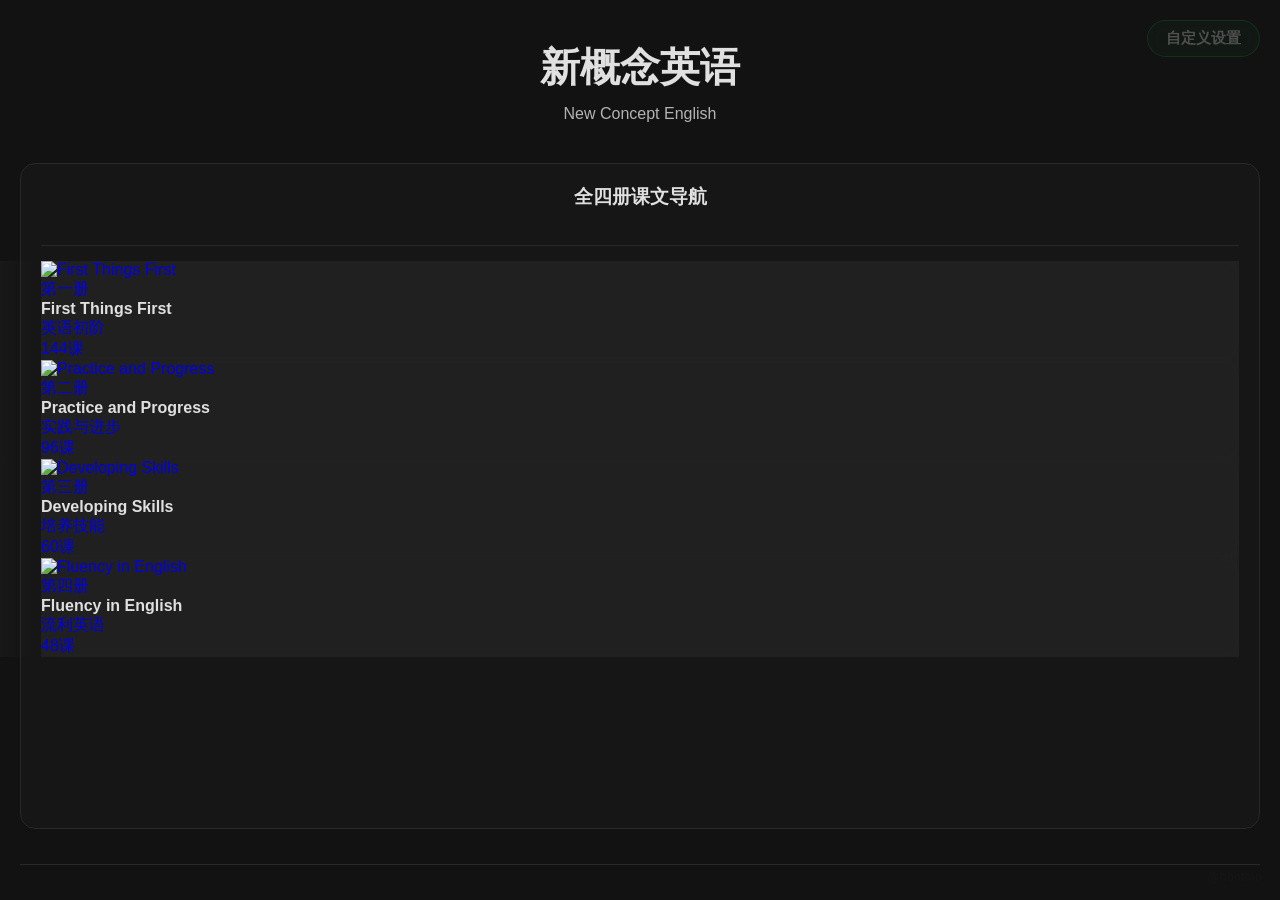
==== index.html @ 7d595970 "chore: 移除支付宝红包入口与浮层 - 删除 index.html / lesson.html / book.html 中的红包按钮 - 删除 static/utils.js 中的红包弹窗逻辑与初" ====
<!DOCTYPE html>
<html lang="zh-CN">
<head>
    <meta charset="UTF-8">
    <meta name="viewport" content="width=device-width, initial-scale=1.0">
    <meta name="description" content="新概念英语免费在线点读平台，涵盖全部四册课文音频，支持逐句点读与A-B循环、听力播放、听写训练、播放历史和自定义课程管理，助力系统化英语学习。">
    <meta name="keywords" content="新概念英语,在线点读,英语听力,英语学习,NCE">
    <link rel="canonical" href="https://nce.hoothin.com/">
    <meta property="og:locale" content="zh_CN">
    <meta property="og:site_name" content="《新概念英语》在线点读">
    <meta property="og:type" content="website">
    <meta property="og:title" content="《新概念英语》在线点读">
    <meta property="og:description" content="新概念英语免费在线点读平台，涵盖全部四册课文音频，支持逐句点读与A-B循环、听力播放、听写训练、播放历史和自定义课程管理，助力系统化英语学习。">
    <meta property="og:url" content="https://nce.hoothin.com/">
    <meta property="og:image" content="https://nce.hoothin.com/static/ogimage.jpg">
    <meta property="og:image:type" content="image/jpeg">
    <meta property="og:image:alt" content="新概念英语在线点读学习界面">
    <meta name="twitter:card" content="summary_large_image">
    <meta name="twitter:title" content="《新概念英语》在线点读">
    <meta name="twitter:description" content="新概念英语免费在线点读平台，涵盖全部四册课文音频，支持逐句点读与A-B循环、听力播放、听写训练、播放历史和自定义课程管理，助力系统化英语学习。">
    <meta name="twitter:image" content="https://nce.hoothin.com/static/ogimage.jpg">
    <title>《新概念英语》在线点读</title>
    <link rel="stylesheet" href="static/base.css">
    <link rel="stylesheet" href="static/index.css">
    <link rel="manifest" href="static/manifest.json">
    <script async src="https://pagead2.googlesyndication.com/pagead/js/adsbygoogle.js?client=ca-pub-3321669220169470" crossorigin="anonymous"></script>
    <script async src="https://www.googletagmanager.com/gtag/js?id=G-5282BCFM9W"></script>
    <script>window.dataLayer=window.dataLayer||[];function gtag(){dataLayer.push(arguments)}gtag('js',new Date());gtag('config','G-5282BCFM9W');</script>
    <script type="application/ld+json">
    {"@context":"https://schema.org","@type":"WebApplication","name":"《新概念英语》在线点读","url":"https://nce.hoothin.com/","description":"新概念英语免费在线点读平台，涵盖全部四册课文音频，支持逐句点读与A-B循环、听力播放、听写训练、播放历史和自定义课程管理，助力系统化英语学习。","inLanguage":"zh-CN","applicationCategory":"EducationalApplication","operatingSystem":"Web","image":"https://nce.hoothin.com/static/ogimage.jpg","publisher":{"@type":"Person","name":"hoothin"}}
    </script>
</head>
<body>
<canvas id="particle-canvas"></canvas>
<div class="container">
    <div class="header index-header">
        <div class="header-text">
            <h1>新概念英语</h1>
            <p>New Concept English</p>
        </div>
        <button type="button" id="custom-settings-btn" class="settings-btn">自定义设置</button>
    </div>
</div>
<div class="book-container history-section" id="history-container" style="display: none;">
    <div class="history-header">
        <div class="history-title-group">
            <span class="history-icon">
                <span></span>
                <span></span>
                <span></span>
            </span>
            <div>
                <h3>最近播放</h3>
                <p class="history-subtitle">继续上次停留的课程</p>
            </div>
        </div>
        <button id="expand-history-btn" class="history-toggle-btn">展开</button>
    </div>
    <hr class="history-divider">
    <a id="history-preview" class="history-preview" href="#"></a>
    <div id="history-list"></div>
</div>
<style>
    #particle-canvas {
        position: fixed;
        top: 0;
        left: 0;
        width: 100%;
        height: 100%;
        z-index: -1;
        opacity: 0.5;
        background-color: var(--bg-color);
    }

    /* 半透明容器和卡片 */
    .book-container {
        background-color: rgba(24, 24, 24, 0.75) !important;
        backdrop-filter: blur(10px);
        -webkit-backdrop-filter: blur(10px);
    }

    .book-card {
        background-color: rgba(40, 40, 40, 0.6) !important;
        backdrop-filter: blur(8px);
        -webkit-backdrop-filter: blur(8px);
    }

    .book-card:hover {
        background-color: rgba(51, 51, 51, 0.8) !important;
    }

    .book-card::before {
        content: '';
        position: absolute;
        top: 0;
        left: -100%;
        z-index: 1;
        width: 100%;
        height: 100%;
        background: linear-gradient(90deg, transparent, rgba(255, 255, 255, 0.4), transparent);
    }

    .book-card:hover::before {
        left: 100%;
        transition: left 0.5s;
    }

    .history-section {
        background-color: rgba(24, 24, 24, 0.75) !important;
        backdrop-filter: blur(10px);
        -webkit-backdrop-filter: blur(10px);
    }

    .history-card {
        background: rgba(33, 33, 33, 0.7) !important;
        backdrop-filter: blur(8px);
        -webkit-backdrop-filter: blur(8px);
    }

    .settings-modal {
        backdrop-filter: blur(5px);
        -webkit-backdrop-filter: blur(5px);
    }

    .settings-modal__content {
        background: rgba(24, 24, 24, 0.85) !important;
        backdrop-filter: blur(15px);
        -webkit-backdrop-filter: blur(15px);
    }

    /* 低性能模式：禁用backdrop-filter */
    body.low-performance .book-container,
    body.low-performance .book-card,
    body.low-performance .history-section,
    body.low-performance .history-card,
    body.low-performance .housetime-promo,
    body.low-performance .settings-modal,
    body.low-performance .settings-modal__content,
    body.low-performance .index-header .settings-btn,
    body.low-performance .history-preview,
    body.low-performance .history-toggle-btn,
    body.low-performance .settings-actions button,
    body.low-performance #custom-data-input {
        backdrop-filter: none !important;
        -webkit-backdrop-filter: none !important;
    }

    /* 低性能模式下使用更深的背景色补偿 */
    body.low-performance .book-container,
    body.low-performance .history-section {
        background-color: rgba(24, 24, 24, 0.92) !important;
    }

    body.low-performance .housetime-promo {
        background-color: rgba(24, 24, 24, 0.92) !important;
    }

    body.low-performance .book-card,
    body.low-performance .history-card {
        background-color: rgba(40, 40, 40, 0.85) !important;
    }

    body.low-performance .settings-modal__content {
        background: rgba(24, 24, 24, 0.95) !important;
    }

    .index-header {
        position: relative;
    }
    .index-header .settings-btn {
        position: absolute;
        top: 20px;
        right: 20px;
        border-radius: 999px;
        border: 1px solid rgba(29, 185, 84, 0.55);
        background: rgba(29, 185, 84, 0.15);
        backdrop-filter: blur(8px);
        -webkit-backdrop-filter: blur(8px);
        color: var(--text-color);
        padding: 8px 18px;
        font-size: 0.92em;
        font-weight: 600;
        cursor: pointer;
        transition: all 0.2s ease;
        opacity: 0.3;
    }
    .index-header .settings-btn:hover {
        background: rgba(29, 185, 84, 0.35);
        backdrop-filter: blur(10px);
        -webkit-backdrop-filter: blur(10px);
        transform: translateY(-2px);
        box-shadow: 0 10px 24px rgba(29, 185, 84, 0.25);
        opacity: 1;
    }
    .index-header .settings-btn:focus {
        outline: 2px solid rgba(29, 185, 84, 0.6);
        outline-offset: 2px;
    }
    @media (max-width: 600px) {
        .index-header .settings-btn {
            top: 16px;
            right: 16px;
            padding: 6px 14px;
        }
    }
    .history-section {
        position: relative;
        overflow: hidden;
        flex: 0 0 auto;
        margin-bottom: 20px;
    }
    .book-container.history-section.collapsed {
        padding: 10px 16px 14px;
    }
    .history-section::before {
        content: "";
        position: absolute;
        top: -45%;
        right: -25%;
        width: 70%;
        height: 170%;
        background: radial-gradient(circle at top right, rgba(29, 185, 84, 0.2), transparent 65%);
        pointer-events: none;
    }
    .history-section > * {
        position: relative;
    }
    .history-header {
        display: flex;
        justify-content: space-between;
        align-items: center;
        gap: 20px;
        flex-wrap: wrap;
    }
    .history-section.collapsed .history-header {
        gap: 14px;
    }
    .history-title-group {
        display: flex;
        align-items: center;
        gap: 18px;
        flex: 1;
        min-width: 240px;
    }
    .history-section.collapsed .history-title-group {
        gap: 12px;
        min-width: 200px;
    }
    .history-title-group h3 {
        font-size: 1.25em;
        font-weight: 600;
        margin: 0;
    }
    .history-section.collapsed .history-title-group h3 {
        font-size: 1.05em;
    }
    .history-subtitle {
        margin-top: 4px;
        font-size: 0.85em;
        color: var(--text-color-dark);
        letter-spacing: 0.3px;
    }
    .history-section.collapsed .history-subtitle { display: none; }
    .history-icon {
        display: inline-flex;
        align-items: flex-end;
        justify-content: center;
        gap: 4px;
        width: 46px;
        height: 46px;
        border-radius: 14px;
        padding: 8px;
        background: linear-gradient(135deg, rgba(29, 185, 84, 0.35), rgba(29, 185, 84, 0.12));
        box-shadow: 0 10px 24px rgba(29, 185, 84, 0.2);
    }
    .history-section.collapsed .history-icon {
        width: 34px;
        height: 34px;
        border-radius: 10px;
        padding: 5px;
    }
    .history-icon span {
        width: 5px;
        border-radius: 3px;
        background: var(--primary-color);
        opacity: 0.75;
    }
    .history-icon span:nth-child(1) { height: 16px; }
    .history-icon span:nth-child(2) { height: 26px; }
    .history-icon span:nth-child(3) { height: 20px; }
    .history-toggle-btn {
        display: none;
        border-radius: 999px;
        padding: 7px 18px;
        border: 1px solid rgba(29, 185, 84, 0.45);
        background: rgba(29, 185, 84, 0.12);
        backdrop-filter: blur(8px);
        -webkit-backdrop-filter: blur(8px);
        color: var(--text-color);
        font-size: 0.85em;
        font-weight: 500;
        cursor: pointer;
        transition: all 0.2s ease;
    }
    .history-section.collapsed .history-toggle-btn {
        padding: 4px 12px;
        font-size: 0.75em;
    }
    .history-toggle-btn:hover {
        background: rgba(29, 185, 84, 0.22);
        backdrop-filter: blur(10px);
        -webkit-backdrop-filter: blur(10px);
        border-color: var(--primary-color);
        color: var(--primary-color);
    }
    .history-divider {
        border-top-color: rgba(255, 255, 255, 0.08);
        margin: 14px 0 20px;
    }
    .history-section.collapsed .history-divider { display: none; }
    #history-list {
        display: flex;
        gap: 18px;
        overflow-x: auto;
        padding: 4px 4px 12px;
        scroll-snap-type: x mandatory;
    }
    .history-section.collapsed #history-list { display: none; }
    #history-list::-webkit-scrollbar {
        height: 6px;
    }
    #history-list::-webkit-scrollbar-thumb {
        background: rgba(255, 255, 255, 0.18);
        border-radius: 999px;
    }
    .history-card {
        background: rgba(33, 33, 33, 0.95);
        border-radius: 14px;
        border: 1px solid rgba(255, 255, 255, 0.05);
        box-shadow: 0 14px 34px rgba(0, 0, 0, 0.4);
        overflow: hidden;
        text-decoration: none;
        color: inherit;
        transition: transform 0.25s ease, box-shadow 0.25s ease, border-color 0.25s ease;
        display: flex;
        flex-direction: column;
        min-width: 180px;
        width: 180px;
        scroll-snap-align: start;
    }
    .history-card:hover {
        transform: translateY(-6px) scale(1.015);
        box-shadow: 0 20px 40px rgba(0, 0, 0, 0.45);
        border-color: rgba(29, 185, 84, 0.5);
    }
    .history-card img {
        width: 100%;
        height: 110px;
        object-fit: cover;
    }
    .history-preview {
        display: none;
        align-items: center;
        gap: 14px;
        padding: 8px 12px;
        border-radius: 12px;
        background: rgba(255, 255, 255, 0.06);
        backdrop-filter: blur(8px);
        -webkit-backdrop-filter: blur(8px);
        border: 1px solid rgba(255, 255, 255, 0.08);
        transition: border-color 0.2s ease, background 0.2s ease;
        text-decoration: none;
        color: inherit;
        min-height: 48px;
        margin-top: 6px;
    }
    .history-preview:hover {
        border-color: rgba(29, 185, 84, 0.45);
        background: rgba(29, 185, 84, 0.12);
        backdrop-filter: blur(10px);
        -webkit-backdrop-filter: blur(10px);
    }
    .history-preview img {
        width: 44px;
        height: 44px;
        border-radius: 10px;
        object-fit: cover;
    }
    .history-preview-info {
        display: flex;
        flex-direction: column;
        gap: 2px;
    }
    .history-preview-label {
        font-size: 0.75em;
        color: var(--text-color-dark);
        letter-spacing: 0.4px;
        text-transform: uppercase;
    }
    .history-preview-title {
        font-size: 0.9em;
        font-weight: 600;
        color: var(--text-color);
        line-height: 1.3;
    }
    .history-section.collapsed .history-preview { display: flex; }
    .history-card-info {
        padding: 12px 14px 16px;
        flex-grow: 1;
        display: flex;
        flex-direction: column;
        gap: 6px;
    }
    .history-card-title {
        font-weight: 600;
        font-size: 0.95em;
        margin: 0;
        color: var(--text-color);
        line-height: 1.4;
    }
    .history-card-book {
        font-size: 0.75em;
        color: var(--text-color-dark);
        margin: 0;
        letter-spacing: 0.4px;
    }
    .history-list-grid {
        display: grid !important;
        grid-template-columns: repeat(auto-fill, minmax(180px, 1fr));
        gap: 20px;
        overflow: visible;
        padding-bottom: 0;
        scroll-snap-type: none;
    }
    .history-list-grid .history-card {
        min-width: 0;
        width: 100%;
    }
    @media (max-width: 768px) {
        .history-title-group {
            gap: 14px;
        }
        .history-icon {
            width: 40px;
            height: 40px;
            border-radius: 12px;
            padding: 6px;
        }
        .history-card {
            min-width: 160px;
            width: 160px;
        }
        .history-card img {
            height: 100px;
        }
    }
    .settings-modal {
        position: fixed;
        inset: 0;
        background: rgba(0, 0, 0, 0.65);
        display: none;
        align-items: center;
        justify-content: center;
        padding: 20px;
        z-index: 1000;
    }
    .settings-modal.open {
        display: flex;
    }
    .settings-modal__content {
        position: relative;
        width: min(680px, 100%);
        background: var(--container-bg);
        border-radius: 16px;
        border: 1px solid var(--container-highlight);
        padding: 24px;
        box-shadow: 0 20px 40px rgba(0, 0, 0, 0.55);
        display: flex;
        flex-direction: column;
        gap: 16px;
    }
    .settings-modal__content::after {
        content: "\0040\0068\006F\006F\0074\0068\0069\006E";
        display: block;
        position: absolute;
        bottom: 0;
        right: 0;
        text-align: right;
        font-size: 0.8em;
        color: rgba(255, 255, 255, 0.02);
        letter-spacing: 0.5px;
    }
    .settings-modal__content h2 {
        font-size: 1.3em;
        margin-bottom: 2px;
    }
    .settings-modal__content > a {
        position: absolute; bottom: 20px; color: tomato;
    }
    .settings-description {
        font-size: 0.9em;
        color: var(--text-color-dark);
        line-height: 1.5;
    }
    #custom-data-input {
        width: 100%;
        min-height: 220px;
        border-radius: 12px;
        border: 1px solid var(--container-highlight);
        background: rgba(24, 24, 24, 0.9);
        backdrop-filter: blur(10px);
        -webkit-backdrop-filter: blur(10px);
        color: var(--text-color);
        padding: 12px;
        resize: vertical;
        font-family: "Fira Code", "Consolas", "Courier New", monospace;
        font-size: 0.95em;
    }
    .settings-actions {
        display: flex;
        flex-wrap: wrap;
        gap: 12px;
        justify-content: flex-end;
        margin-top: 10px;
    }
    .settings-actions button {
        border-radius: 999px;
        border: 1px solid rgba(29, 185, 84, 0.45);
        background: rgba(29, 185, 84, 0.12);
        backdrop-filter: blur(8px);
        -webkit-backdrop-filter: blur(8px);
        color: var(--text-color);
        padding: 8px 20px;
        font-size: 0.9em;
        font-weight: 500;
        cursor: pointer;
        transition: all 0.2s ease;
    }
    .settings-actions button.primary {
        background: var(--primary-color);
        color: #0f0f0f;
        border-color: var(--primary-color);
        backdrop-filter: none;
    }
    .settings-actions button:hover {
        transform: translateY(-1px);
        box-shadow: 0 10px 24px rgba(0, 0, 0, 0.35);
        backdrop-filter: blur(10px);
        -webkit-backdrop-filter: blur(10px);
    }
    .settings-actions button.primary:hover {
        backdrop-filter: none;
    }
    .settings-feedback {
        min-height: 20px;
        font-size: 0.85em;
        color: var(--text-color-dark);
        margin-top: 6px;
    }
    .settings-feedback.success {
        color: #55d86c;
    }
    .settings-feedback.error {
        color: #ff6b6b;
    }
    .settings-modal__close {
        position: absolute;
        top: 12px;
        right: 14px;
        background: transparent;
        border: none;
        color: var(--text-color-dark);
        font-size: 1.3em;
        cursor: pointer;
    }
    .settings-modal__close:hover {
        color: var(--text-color);
    }
</style>
<div class="book-container">
    <div class="book-header">
        <h3>全四册课文导航</h3>
    </div>
    <hr>
    <div class="books-nav">
        <a href="book.html#NCE1">
            <div class="book-card" data-book="1">
                <img src="images/NCE1.jpg" alt="First Things First">
                <div class="book-info">
                    <div class="book-number">第一册</div>
                    <div class="book-title">First Things First</div>
                    <div class="book-subtitle">英语初阶</div>
                    <div class="lesson-count">144课</div>
                </div>
            </div>
        </a>

        <a href="book.html#NCE2">
            <div class="book-card" data-book="2">
                <img src="images/NCE2.jpg" alt="Practice and Progress">
                <div class="book-info">
                    <div class="book-number">第二册</div>
                    <div class="book-title">Practice and Progress</div>
                    <div class="book-subtitle">实践与进步</div>
                    <div class="lesson-count">96课</div>
                </div>
            </div>
        </a>
        <a href="book.html#NCE3">
            <div class="book-card" data-book="3">
                <img src="images/NCE3.jpg" alt="Developing Skills">
                <div class="book-info">
                    <div class="book-number">第三册</div>
                    <div class="book-title">Developing Skills</div>
                    <div class="book-subtitle">培养技能</div>
                    <div class="lesson-count">60课</div>
                </div>
            </div>
        </a>
        <a href="book.html#NCE4">
            <div class="book-card" data-book="4">
                <img src="images/NCE4.jpg" alt="Fluency in English">
                <div class="book-info">
                    <div class="book-number">第四册</div>
                    <div class="book-title">Fluency in English</div>
                    <div class="book-subtitle">流利英语</div>
                    <div class="lesson-count">48课</div>
                </div>
            </div>
        </a>
    </div>
</div>

<div id="custom-settings-modal" class="settings-modal" aria-hidden="true">
    <div class="settings-modal__content" role="dialog" aria-modal="true" aria-labelledby="custom-settings-title">
        <button type="button" id="custom-data-close" class="settings-modal__close" aria-label="关闭">×</button>
        <h2 id="custom-settings-title">自定义数据</h2>
        <p class="settings-description">请输入 JSON 对象，形如 { "书名": [{ "title": "课名", "filename": "https://.../音频.mp3", "lrc": "https://.../歌词.lrc" }] }。</p>
        <form id="custom-data-form">
            <textarea id="custom-data-input" name="customData" placeholder='{"我的收藏": [{"title": "自定义课文", "filename": "https://example.com/audio.mp3"}]}'></textarea>
            <div class="settings-actions">
                <button type="submit" class="primary">保存</button>
                <button type="button" id="custom-data-clear">清空</button>
                <button type="button" id="custom-data-cancel">取消</button>
            </div>
            <div id="custom-data-feedback" class="settings-feedback" role="status" aria-live="polite"></div>
        </form>
        <a href="https://github.com/hoothin/NCE/discussions/categories/%E8%87%AA%E5%AE%9A%E4%B9%89%E8%8B%B1%E8%AF%AD%E8%AF%BE%E6%9C%AC%E5%88%86%E4%BA%AB">自定义课本分享</a>
    </div>
</div>
<footer>
    <hr>
</footer>
<script src="static/particle-bg.js"></script>
<script src="static/utils.js"></script>
<script>
document.addEventListener('DOMContentLoaded', () => {
    const historyContainer = document.getElementById('history-container');
    const historyList = document.getElementById('history-list');
    const expandBtn = document.getElementById('expand-history-btn');
    const historyPreview = document.getElementById('history-preview');
    const booksNav = document.querySelector('.books-nav');

    const settingsBtn = document.getElementById('custom-settings-btn');
    const settingsModal = document.getElementById('custom-settings-modal');
    const customDataForm = document.getElementById('custom-data-form');
    const customDataInput = document.getElementById('custom-data-input');
    const customDataFeedback = document.getElementById('custom-data-feedback');
    const customDataCancel = document.getElementById('custom-data-cancel');
    const customDataClear = document.getElementById('custom-data-clear');
    const customDataClose = document.getElementById('custom-data-close');

    const bookNumToChinese = { '1': '一', '2': '二', '3': '三', '4': '四' };
    const defaultBookImages = {
        '1': 'images/NCE1.jpg',
        '2': 'images/NCE2.jpg',
        '3': 'images/NCE3.jpg',
        '4': 'images/NCE4.jpg'
    };

    const utils = window.NCEUtils;
    if (!utils) {
        console.error('NCEUtils is not available.');
        return;
    }

    const {
        createPlaceholderCover,
        parseCustomBookKey,
        loadStoredCustomData,
        formatCustomData,
        sanitizeCustomDataInput,
        prepareCustomLessons
    } = utils;

    const PLACEHOLDER_CARD_OPTIONS = { width: 200, height: 200 };

    function getRuntimeCustomData() {
        const raw = loadStoredCustomData();
        if (!raw) {
            return null;
        }
        const prepared = prepareCustomLessons(raw, { deriveLrc: true });
        return Object.keys(prepared).length ? prepared : null;
    }

    function showFeedback(message, type) {
        if (!customDataFeedback) {
            return;
        }
        customDataFeedback.textContent = message;
        customDataFeedback.className = type ? `settings-feedback ${type}` : 'settings-feedback';
    }

    function buildHistoryMeta(item) {
        const isCustom = item && (item.bookType === 'custom' || item.book === 'CUSTOM' || item.customBookName);
        if (isCustom) {
            const rawKey = item.customBookName || '';
            const { name: bookName, cover } = parseCustomBookKey(rawKey);
            const lessonIndex = typeof item.customLessonIndex === 'number'
                ? item.customLessonIndex
                : parseInt(item.lesson, 10) || 0;
            return {
                href: rawKey ? `lesson.html#CUSTOM/${encodeURIComponent(rawKey)}/${lessonIndex}` : '#',
                cover: cover || createPlaceholderCover(bookName, PLACEHOLDER_CARD_OPTIONS),
                label: bookName,
                title: item.title || '未命名课程'
            };
        }
        const book = String(item && item.book ? item.book : '');
        const bookLabel = bookNumToChinese[book] ? `第 ${bookNumToChinese[book]} 册` : '新概念英语';
        const cover = defaultBookImages[book] || defaultBookImages['1'];
        const lesson = encodeURIComponent(item && item.lesson ? item.lesson : '');
        return {
            href: `lesson.html#NCE${book}/${lesson}`,
            cover,
            label: bookLabel,
            title: item && item.title ? item.title : '未命名课程'
        };
    }

    function createHistoryCard(meta) {
        const card = document.createElement('a');
        card.className = 'history-card';
        card.href = meta.href;

        const img = document.createElement('img');
        img.src = meta.cover;
        img.alt = meta.label;

        const info = document.createElement('div');
        info.className = 'history-card-info';

        const titleEl = document.createElement('p');
        titleEl.className = 'history-card-title';
        titleEl.textContent = meta.title;

        const labelEl = document.createElement('p');
        labelEl.className = 'history-card-book';
        labelEl.textContent = meta.label;

        info.append(titleEl, labelEl);
        card.append(img, info);
        return card;
    }

    function updateHistoryPreview(meta) {
        if (!historyPreview) {
            return;
        }
        historyPreview.style.display = '';
        historyPreview.href = meta.href;
        historyPreview.innerHTML = '';

        const img = document.createElement('img');
        img.src = meta.cover;
        img.alt = meta.label;

        const info = document.createElement('div');
        info.className = 'history-preview-info';

        const label = document.createElement('span');
        label.className = 'history-preview-label';
        label.textContent = '继续播放';

        const title = document.createElement('span');
        title.className = 'history-preview-title';
        title.textContent = meta.title;

        info.append(label, title);
        historyPreview.append(img, info);
    }

    function renderHistory() {
        if (!historyContainer || !historyList || !historyPreview) {
            return;
        }
        const history = JSON.parse(localStorage.getItem('ncePlaybackHistory') || '[]');

        if (!history.length) {
            historyContainer.style.display = 'none';
            historyPreview.style.display = 'none';
            historyPreview.href = '#';
            if (expandBtn) {
                expandBtn.style.display = 'none';
            }
            historyList.innerHTML = '';
            return;
        }

        historyContainer.style.display = 'block';
        historyContainer.classList.add('collapsed');
        historyList.classList.remove('history-list-grid');
        historyList.innerHTML = '';

        const firstMeta = buildHistoryMeta(history[0]);
        historyList.appendChild(createHistoryCard(firstMeta));
        updateHistoryPreview(firstMeta);

        if (expandBtn) {
            expandBtn.style.display = history.length > 1 ? 'inline-block' : 'none';
            expandBtn.textContent = '展开';
            expandBtn.onclick = null;
            if (history.length > 1) {
                let isExpanded = false;
                expandBtn.onclick = () => {
                    isExpanded = !isExpanded;
                    expandBtn.textContent = isExpanded ? '收起' : '展开';
                    historyContainer.classList.toggle('collapsed', !isExpanded);

                    if (isExpanded) {
                        historyList.classList.add('history-list-grid');
                        historyList.innerHTML = '';
                        history.forEach((item) => {
                            historyList.appendChild(createHistoryCard(buildHistoryMeta(item)));
                        });
                    } else {
                        historyList.classList.remove('history-list-grid');
                        historyList.innerHTML = '';
                        historyList.appendChild(createHistoryCard(firstMeta));
                        historyList.scrollLeft = 0;
                    }
                };
            }
        }
    }

    function clearCustomCards() {
        if (!booksNav) {
            return;
        }
        booksNav.querySelectorAll('a[data-custom-book-anchor]').forEach((anchor) => anchor.remove());
    }

    function renderCustomBooks() {
        if (!booksNav) {
            return;
        }
        clearCustomCards();
        const customData = getRuntimeCustomData();
        const entries = customData ? Object.entries(customData) : [];
        if (!entries.length) {
            return;
        }
        entries.forEach(([bookKey, lessons]) => {
            const count = Array.isArray(lessons) ? lessons.length : 0;
            if (!count) {
                return;
            }
            const { name: displayName, cover } = parseCustomBookKey(bookKey);
            const anchor = document.createElement('a');
            anchor.dataset.customBookAnchor = 'true';
            anchor.href = `book.html#CUSTOM/${encodeURIComponent(bookKey)}`;

            const card = document.createElement('div');
            card.className = 'book-card';
            card.dataset.customBook = displayName;

            const img = document.createElement('img');
            img.src = cover || createPlaceholderCover(displayName, PLACEHOLDER_CARD_OPTIONS);
            img.alt = displayName;

            const info = document.createElement('div');
            info.className = 'book-info';

            const number = document.createElement('div');
            number.className = 'book-number';
            number.textContent = '自定义';

            const title = document.createElement('div');
            title.className = 'book-title';
            title.textContent = displayName;

            const subtitle = document.createElement('div');
            subtitle.className = 'book-subtitle';
            subtitle.textContent = '自定义课程';

            const lessonCount = document.createElement('div');
            lessonCount.className = 'lesson-count';
            lessonCount.textContent = `${count}课`;

            info.append(number, title, subtitle, lessonCount);
            card.append(img, info);
            anchor.append(card);
            booksNav.append(anchor);
        });
    }

    function openSettingsModal() {
        if (!settingsModal || !customDataInput) {
            return;
        }
        const data = loadStoredCustomData();
        customDataInput.value = data ? formatCustomData(data) : '';
        showFeedback('', '');
        settingsModal.classList.add('open');
        settingsModal.setAttribute('aria-hidden', 'false');
        customDataInput.focus();
    }

    function closeSettingsModal() {
        if (!settingsModal) {
            return;
        }
        settingsModal.classList.remove('open');
        settingsModal.setAttribute('aria-hidden', 'true');
    }

    if (settingsBtn && settingsModal && customDataForm && customDataInput) {
        settingsBtn.addEventListener('click', openSettingsModal);

        customDataForm.addEventListener('submit', (event) => {
            event.preventDefault();
            const rawValue = customDataInput.value.trim();
            if (!rawValue) {
                localStorage.removeItem('nceCustomData');
                customDataInput.value = '';
                showFeedback('已清空自定义数据。', 'success');
                renderCustomBooks();
                renderHistory();
                return;
            }
            try {
                const parsed = JSON.parse(rawValue);
                const sanitized = sanitizeCustomDataInput(parsed);
                localStorage.setItem('nceCustomData', JSON.stringify(sanitized));
                customDataInput.value = formatCustomData(sanitized);
                showFeedback('已保存自定义数据。', 'success');
                renderCustomBooks();
                renderHistory();
                setTimeout(() => {
                    closeSettingsModal();
                }, 300);
            } catch (error) {
                const message = error && error.message ? error.message : '请检查输入格式。';
                showFeedback(`保存失败：${message}`, 'error');
            }
        });

        if (customDataCancel) {
            customDataCancel.addEventListener('click', () => {
                closeSettingsModal();
            });
        }

        if (customDataClear) {
            customDataClear.addEventListener('click', () => {
                localStorage.removeItem('nceCustomData');
                customDataInput.value = '';
                showFeedback('已清空自定义数据。', 'success');
                renderCustomBooks();
                renderHistory();
            });
        }

        if (customDataClose) {
            customDataClose.addEventListener('click', () => {
                closeSettingsModal();
            });
        }

        settingsModal.addEventListener('click', (event) => {
            if (event.target === settingsModal) {
                closeSettingsModal();
            }
        });

        document.addEventListener('keydown', (event) => {
            if (event.key === 'Escape' && settingsModal.classList.contains('open')) {
                closeSettingsModal();
            }
        });
    }

    renderHistory();
    renderCustomBooks();
});
</script>
</body>
</html>
---- static/base.css ----
:root {
    --bg-color: #121212;
    --primary-color: #1DB954;
    --text-color: #E0E0E0;
    --text-color-dark: #B3B3B3;
    --container-bg: #181818;
    --container-highlight: #282828;
}

* {
    margin: 0;
    padding: 0;
    box-sizing: border-box;
    text-decoration: none;
}

body {
    font-family: -apple-system, BlinkMacSystemFont, "Segoe UI", Roboto, Helvetica, Arial, sans-serif;
    min-height: 100vh;
    display: flex;
    flex-direction: column;
    color: var(--text-color);
    background-color: var(--bg-color);
}

body::after {
    content: "\0040\0068\006F\006F\0074\0068\0069\006E";
    position: fixed;
    right: 18px;
    bottom: 16px;
    color: rgba(255, 255, 255, 0.02);
    font-size: 12px;
    letter-spacing: 0.4px;
    pointer-events: none;
    user-select: none;
    z-index: 900;
}

hr {
    border: none;
    border-top: 1px solid var(--container-highlight);
    margin: 15px 0;
}

.container a {
    text-decoration: none;
    display: block;
}

.container a .header {
    transition: all 0.3s ease;
    border-radius: 15px;
    position: relative;
}

.container a .header::before {
    content: '';
    position: absolute;
    top: 0;
    left: 50%;
    transform: translateX(-50%);
    width: 0;
    height: 2px;
    background: linear-gradient(90deg, transparent, var(--primary-color), transparent);
    transition: width 0.4s ease;
}

.container a .header:hover::before {
    width: 80%;
}

.container a .header:hover {
    background: rgba(29, 185, 84, 0.05);
    transform: translateY(-2px);
}

.container a .header:hover h1 {
    color: var(--primary-color);
}

.container a .header:hover p {
    color: var(--text-color);
}

.header {
    text-align: center;
    color: var(--text-color);
    padding: 40px 20px;
}

.header h1 {
    font-size: 2.5em;
    font-weight: 700;
    margin-bottom: 10px;
    transition: color 0.3s ease;
}

.header p {
    font-size: 1em;
    color: var(--text-color-dark);
    transition: color 0.3s ease;
}

.book-container {
    background-color: var(--container-bg);
    border-radius: 15px;
    flex: 1;
    display: flex;
    flex-direction: column;
    min-height: 0;
    margin: 0 20px;
    padding: 20px;
    border: 1px solid var(--container-highlight);
}

.book-header {
    text-align: center;
    margin-bottom: 20px;
    display: flex;
    justify-content: center;
    align-items: center;
    gap: 20px;
    position: relative;
    flex-wrap: wrap;
}

.book-header img {
    max-width: 80px;
    border-radius: 8px;
}

.book-title {
    color: var(--text-color);
    font-weight: bold;
}

.book-title p {
    font-size: 14px;
    color: var(--text-color-dark);
}

.housetime-promo {
    position: relative;
    display: block;
    min-height: 220px;
    margin: 0 20px 20px;
    padding: 24px;
    color: var(--text-color);
    border: 1px solid var(--container-highlight);
    border-radius: 15px;
    overflow: hidden;
    isolation: isolate;
    background-color: rgba(24, 24, 24, 0.82);
    backdrop-filter: blur(10px);
    -webkit-backdrop-filter: blur(10px);
    box-shadow: 0 14px 34px rgba(0, 0, 0, 0.35);
    transition: transform 0.3s ease, border-color 0.3s ease, background-color 0.3s ease, box-shadow 0.3s ease;
}

.housetime-promo::before {
    content: "";
    position: absolute;
    top: -45%;
    right: -25%;
    width: 70%;
    height: 170%;
    z-index: 1;
    background: radial-gradient(circle at top right, rgba(29, 185, 84, 0.18), transparent 64%);
    pointer-events: none;
}

.housetime-promo:hover {
    transform: translateY(-5px);
    border-color: var(--primary-color);
    background-color: rgba(40, 40, 40, 0.8);
    box-shadow: 0 20px 40px rgba(0, 0, 0, 0.45), 0 8px 20px rgba(29, 185, 84, 0.13);
}

.housetime-promo:hover .housetime-promo__image {
    opacity: 0.48;
    transform: scale(1.035);
}

.housetime-promo__image {
    position: absolute;
    inset: 0;
    width: 100%;
    height: 100%;
    object-fit: cover;
    object-position: right center;
    opacity: 0.52;
    transform: scale(1.01);
    filter: saturate(0.96) brightness(0.92) contrast(1.02);
    transition: opacity 0.3s ease, transform 0.45s ease;
}

.housetime-promo__shade {
    position: absolute;
    inset: 0;
    z-index: 2;
    background:
        linear-gradient(90deg, rgba(24, 24, 24, 0.92) 0%, rgba(24, 24, 24, 0.76) 42%, rgba(24, 24, 24, 0.24) 74%, rgba(24, 24, 24, 0.12) 100%),
        linear-gradient(180deg, rgba(18, 18, 18, 0.04), rgba(18, 18, 18, 0.38));
    pointer-events: none;
}

.housetime-promo__content {
    position: relative;
    z-index: 3;
    width: min(560px, 100%);
    display: flex;
    flex-direction: column;
    align-items: flex-start;
    gap: 10px;
}

.housetime-promo__logo {
    width: min(142px, 46vw);
    max-height: 54px;
    object-fit: contain;
    object-position: left center;
    filter: drop-shadow(0 8px 18px rgba(0, 0, 0, 0.45));
}

.housetime-promo__eyebrow {
    font-size: 0.82rem;
    font-weight: 700;
    line-height: 1.2;
    letter-spacing: 0;
    color: var(--primary-color);
}

.housetime-promo h2 {
    max-width: 520px;
    margin: 0;
    font-size: 1.55rem;
    line-height: 1.28;
    letter-spacing: 0;
    color: var(--text-color);
    text-shadow: 0 2px 12px rgba(0, 0, 0, 0.5);
}

.housetime-promo p {
    max-width: 500px;
    margin: 0;
    font-size: 0.95rem;
    line-height: 1.62;
    color: var(--text-color-dark);
}

.housetime-promo__tags {
    display: flex;
    flex-wrap: wrap;
    gap: 8px;
}

.housetime-promo__tags span {
    padding: 5px 10px;
    border: 1px solid rgba(29, 185, 84, 0.32);
    border-radius: 999px;
    background: rgba(29, 185, 84, 0.1);
    color: var(--primary-color);
    font-size: 0.78rem;
    line-height: 1.2;
}

.housetime-promo__cta {
    display: inline-flex;
    align-items: center;
    justify-content: center;
    margin-top: 4px;
    padding-bottom: 2px;
    color: var(--primary-color);
    border-bottom: 1px solid rgba(29, 185, 84, 0.45);
    font-size: 0.88rem;
    font-weight: 600;
    line-height: 1.2;
}

.housetime-promo--compact {
    min-height: 178px;
    padding: 22px 24px;
}

.housetime-promo--compact .housetime-promo__content {
    width: min(520px, 100%);
    gap: 9px;
}

.housetime-promo--compact .housetime-promo__logo {
    width: min(118px, 42vw);
    max-height: 44px;
}

.housetime-promo--compact h2 {
    max-width: 500px;
    font-size: 1.2rem;
}

.housetime-promo--compact p {
    max-width: 480px;
    font-size: 0.92rem;
    line-height: 1.55;
}

.housetime-promo--compact .housetime-promo__cta {
    padding-bottom: 2px;
}

footer {
    padding: 20px;
    text-align: center;
    color: var(--text-color-dark);
    flex-shrink: 0;
}

footer > p, footer a {
    font-size: 14px;
    color: var(--text-color-dark);
    transition: color 0.3s ease;
}

footer a {
    position: relative;
    padding-bottom: 2px;
}

footer a::after {
    content: '';
    position: absolute;
    left: 0;
    bottom: 0;
    width: 0;
    height: 1px;
    background: var(--primary-color);
    transition: width 0.3s ease;
}

footer a:hover {
    color: var(--primary-color);
}

footer a:hover::after {
    width: 100%;
}

@media (max-width: 768px) {
    .header h1 {
        font-size: 2em;
    }
    .book-container {
        margin: 0 10px;
        padding: 15px;
    }
    .housetime-promo {
        min-height: 360px;
        margin: 0 10px 16px;
        padding: 20px;
    }
    .housetime-promo__image {
        object-position: center bottom;
    }
    .housetime-promo__shade {
        background:
            linear-gradient(180deg, rgba(10, 13, 18, 0.88) 0%, rgba(10, 13, 18, 0.68) 48%, rgba(10, 13, 18, 0.2) 100%),
            linear-gradient(90deg, rgba(0, 0, 0, 0.08), rgba(0, 0, 0, 0.24));
    }
    .housetime-promo__content {
        width: 100%;
    }
    .housetime-promo__logo {
        width: 150px;
        max-height: 56px;
    }
    .housetime-promo h2 {
        font-size: 1.45rem;
        line-height: 1.25;
    }
    .housetime-promo p {
        font-size: 0.94rem;
        line-height: 1.58;
    }
    .housetime-promo__cta {
        width: auto;
    }
    .housetime-promo--compact {
        min-height: 330px;
        padding: 18px;
    }
    .housetime-promo--compact h2 {
        font-size: 1.22rem;
    }
}
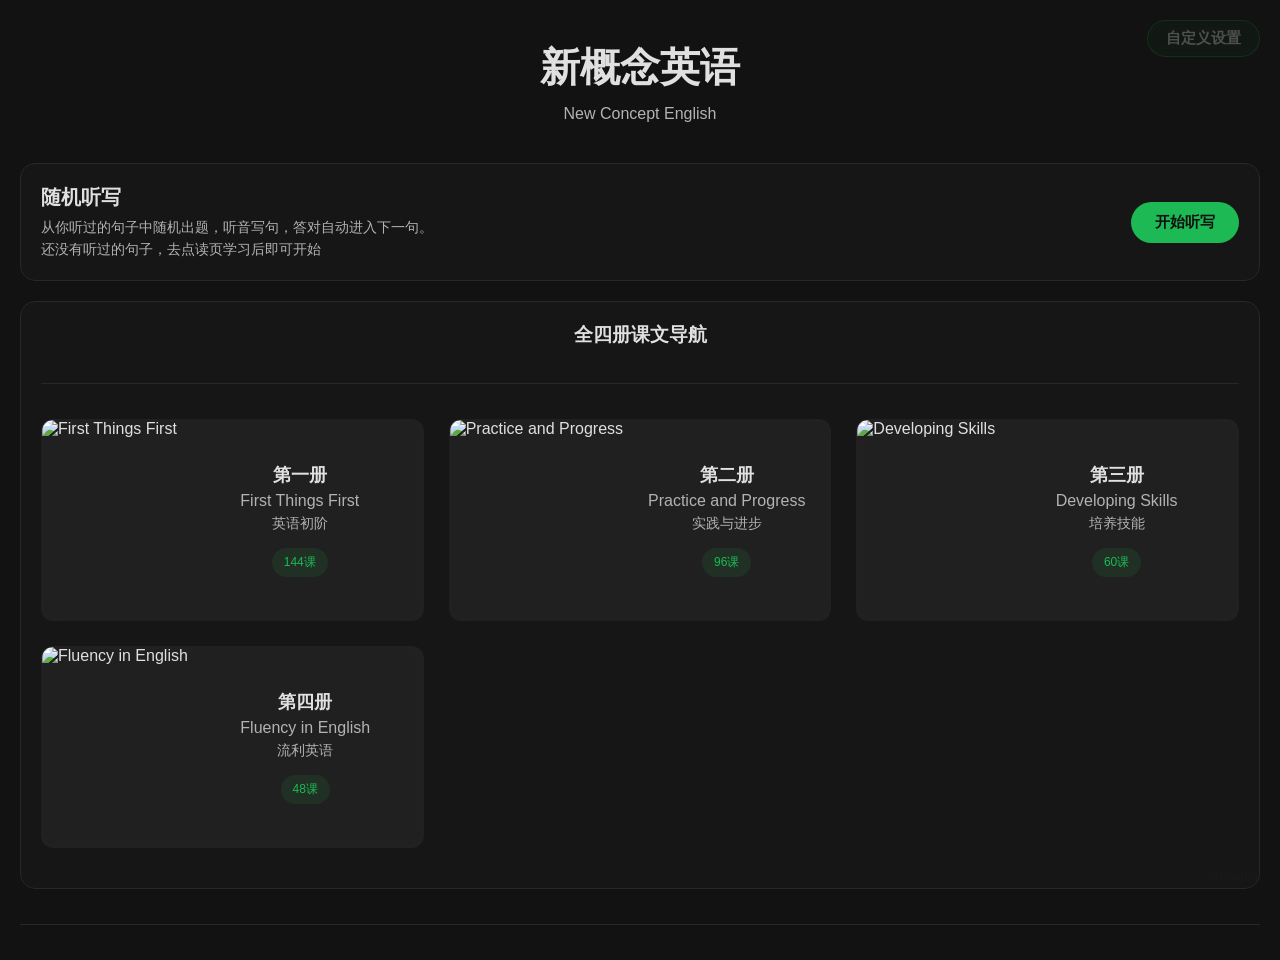
==== commit 73e300e6: "feat: 新增随机听写页（从听过的句子中随机出题） - 点读页播放到的句子自动记录进 nceDictationPool（内存队列 + 定时批量落盘） - 新增 dictation.html + st" ====
--- a/index.html
+++ b/index.html
@@ -577,6 +577,16 @@
         color: var(--text-color);
     }
 </style>
+<div class="book-container dictation-entry">
+    <div class="dictation-entry__body">
+        <div class="dictation-entry__text">
+            <h3>随机听写</h3>
+            <p>从你听过的句子中随机出题，听音写句，答对自动进入下一句。</p>
+            <p class="dictation-entry__count" id="dictation-entry-count"></p>
+        </div>
+        <a href="dictation.html" class="dictation-entry__btn">开始听写</a>
+    </div>
+</div>
 <div class="book-container">
     <div class="book-header">
         <h3>全四册课文导航</h3>
@@ -996,5 +1006,18 @@
     renderCustomBooks();
 });
 </script>
+<script>
+document.addEventListener('DOMContentLoaded', () => {
+    const el = document.getElementById('dictation-entry-count');
+    if (!el || !window.NCEUtils || typeof window.NCEUtils.loadDictationPool !== 'function') {
+        return;
+    }
+    const pool = window.NCEUtils.loadDictationPool();
+    const total = Object.keys(pool).filter((key) => pool[key] && pool[key].en).length;
+    el.textContent = total > 0
+        ? `题库已有 ${total} 句`
+        : '还没有听过的句子，去点读页学习后即可开始';
+});
+</script>
 </body>
 </html>
--- a/static/index.css
+++ b/static/index.css
@@ -0,0 +1,217 @@
+.books-nav {
+    display: grid;
+    grid-template-columns: repeat(auto-fit, minmax(350px, 1fr));
+    gap: 25px;
+    padding: 20px 0;
+}
+
+.book-card {
+    border-radius: 12px;
+    background-color: var(--container-highlight);
+    color: var(--text-color);
+    text-align: center;
+    cursor: pointer;
+    transition: all 0.3s ease;
+    position: relative;
+    overflow: hidden;
+    display: flex;
+    align-items: center;
+    border: 1px solid transparent;
+}
+
+.book-card:hover {
+    transform: translateY(-5px);
+    background-color: #333;
+    border-color: var(--primary-color);
+}
+
+.book-card img {
+    border-radius: 8px;
+    width: auto;
+    height: 200px;
+    object-fit: cover;
+}
+
+.book-card .book-info {
+    flex: 1;
+}
+
+.book-number {
+    font-size: 18px;
+    font-weight: bold;
+    color: var(--text-color);
+    margin-bottom: 5px;
+}
+
+.book-title {
+    font-size: 16px;
+    font-weight: 500;
+    color: var(--text-color-dark);
+    margin-bottom: 5px;
+}
+
+.book-subtitle {
+    font-size: 14px;
+    margin-bottom: 15px;
+    color: var(--text-color-dark);
+}
+
+.lesson-count {
+    background: rgba(29, 185, 84, 0.1);
+    padding: 6px 12px;
+    border-radius: 20px;
+    font-size: 12px;
+    color: var(--primary-color);
+    display: inline-block;
+}
+
+@media (max-width: 768px) {
+    .index-header {
+        padding: 28px 14px 18px;
+    }
+    .book-container {
+        padding: 12px;
+    }
+    .book-header {
+        margin-bottom: 10px;
+        gap: 10px;
+    }
+    .book-header h3 {
+        font-size: 1.05rem;
+    }
+    .book-container hr {
+        margin: 10px 0;
+    }
+    .books-nav {
+        grid-template-columns: 1fr;
+        gap: 12px;
+        padding: 8px 0 4px;
+    }
+    .book-card {
+        text-align: center;
+        min-height: 122px;
+    }
+    .book-card img {
+        margin: 10px;
+        max-height: 28vw;
+    }
+    .books-nav>a {
+        max-width: calc(100vw - 44px);
+    }
+    .book-card .book-info {
+        text-align: center;
+    }
+    .book-number {
+        margin-bottom: 3px;
+        font-size: 16px;
+    }
+    .book-title {
+        margin-bottom: 3px;
+        font-size: 14px;
+    }
+    .book-subtitle {
+        margin-bottom: 8px;
+        font-size: 12px;
+    }
+    .lesson-count {
+        padding: 4px 10px;
+        font-size: 11px;
+    }
+    .housetime-promo--home {
+        min-height: 272px;
+        margin: 0 10px 10px;
+        padding: 16px;
+    }
+    .housetime-promo--home .housetime-promo__content {
+        gap: 7px;
+    }
+    .housetime-promo--home .housetime-promo__logo {
+        width: 116px;
+        max-height: 44px;
+    }
+    .housetime-promo--home h2 {
+        font-size: 1.18rem;
+        line-height: 1.22;
+    }
+    .housetime-promo--home p {
+        font-size: 0.84rem;
+        line-height: 1.45;
+    }
+    .housetime-promo--home .housetime-promo__tags {
+        gap: 6px;
+    }
+    .housetime-promo--home .housetime-promo__tags span {
+        padding: 4px 8px;
+        font-size: 0.7rem;
+    }
+    .housetime-promo--home .housetime-promo__cta {
+        margin-top: 2px;
+        font-size: 0.8rem;
+    }
+    footer {
+        padding: 12px 20px 14px;
+    }
+}
+
+/* 随机听写入口 */
+.dictation-entry {
+    margin-bottom: 20px;
+}
+
+.dictation-entry__body {
+    display: flex;
+    align-items: center;
+    justify-content: space-between;
+    gap: 20px;
+    flex-wrap: wrap;
+}
+
+.dictation-entry__text h3 {
+    font-size: 1.25em;
+    font-weight: 600;
+    margin: 0 0 6px;
+}
+
+.dictation-entry__text p {
+    margin: 0;
+    font-size: 0.9em;
+    color: var(--text-color-dark);
+    line-height: 1.5;
+}
+
+.dictation-entry__count {
+    margin-top: 6px;
+    font-size: 0.82em;
+    color: var(--primary-color);
+}
+
+.dictation-entry__btn {
+    flex-shrink: 0;
+    display: inline-flex;
+    align-items: center;
+    justify-content: center;
+    padding: 10px 24px;
+    border-radius: 999px;
+    background: var(--primary-color);
+    color: #0f0f0f;
+    font-weight: 600;
+    font-size: 0.95em;
+    text-decoration: none;
+    transition: transform 0.2s ease, box-shadow 0.2s ease;
+}
+
+.dictation-entry__btn:hover {
+    transform: translateY(-2px);
+    box-shadow: 0 10px 24px rgba(29, 185, 84, 0.25);
+}
+
+@media (max-width: 768px) {
+    .dictation-entry__body {
+        flex-direction: column;
+        align-items: flex-start;
+        gap: 14px;
+    }
+    .dictation-entry__btn {
+        width: 100%;
+    }
+}
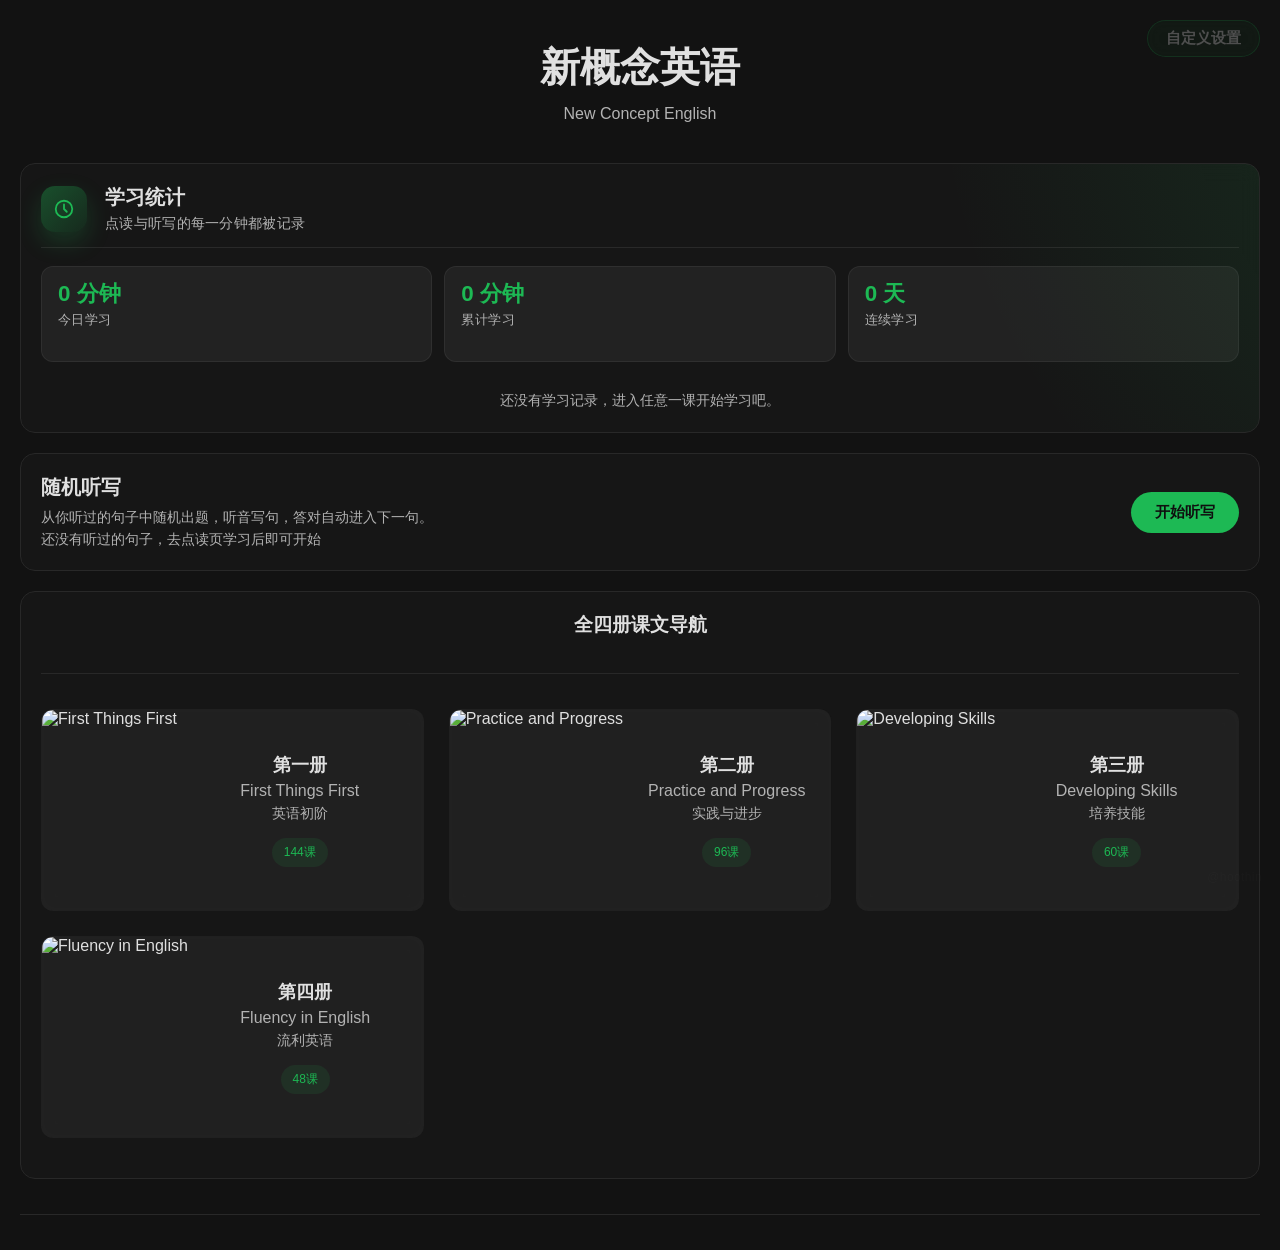
==== commit f1a6e336: "feat: 新增学习时长统计（点读/听写计时与首页统计卡片） - 点读页与听写页分别计时，仅页面可见且用户活跃或音频播放中时累计，空闲 3 分钟暂停 - 学习数据按天分模块存入 localStorag" ====
--- a/index.html
+++ b/index.html
@@ -60,6 +60,40 @@
     <a id="history-preview" class="history-preview" href="#"></a>
     <div id="history-list"></div>
 </div>
+<div class="book-container study-stats" id="study-stats">
+    <div class="study-stats__header">
+        <span class="study-stats__icon" aria-hidden="true">
+            <svg xmlns="http://www.w3.org/2000/svg" viewBox="0 0 24 24" fill="none" stroke="currentColor" stroke-width="2" stroke-linecap="round" stroke-linejoin="round">
+                <circle cx="12" cy="12" r="9"></circle>
+                <path d="M12 7v5l3 3"></path>
+            </svg>
+        </span>
+        <div class="study-stats__heading">
+            <h3>学习统计</h3>
+            <p class="study-stats__subtitle">点读与听写的每一分钟都被记录</p>
+        </div>
+    </div>
+    <hr class="study-stats__divider">
+    <div class="study-stats__grid">
+        <div class="study-stats__item">
+            <span class="study-stats__value" id="study-today-value">0 分钟</span>
+            <span class="study-stats__label">今日学习</span>
+            <span class="study-stats__detail" id="study-today-detail"></span>
+        </div>
+        <div class="study-stats__item">
+            <span class="study-stats__value" id="study-total-value">0 分钟</span>
+            <span class="study-stats__label">累计学习</span>
+            <span class="study-stats__detail" id="study-total-detail"></span>
+        </div>
+        <div class="study-stats__item">
+            <span class="study-stats__value" id="study-streak-value">0 天</span>
+            <span class="study-stats__label">连续学习</span>
+            <span class="study-stats__detail" id="study-streak-detail"></span>
+        </div>
+    </div>
+    <div class="study-stats__chart" id="study-chart" hidden></div>
+    <p class="study-stats__empty" id="study-empty">还没有学习记录，进入任意一课开始学习吧。</p>
+</div>
 <style>
     #particle-canvas {
         position: fixed;
@@ -575,6 +609,161 @@
     }
     .settings-modal__close:hover {
         color: var(--text-color);
+    }
+
+    /* 学习统计 */
+    .study-stats {
+        position: relative;
+        overflow: hidden;
+        flex: 0 0 auto;
+        margin-bottom: 20px;
+    }
+    .study-stats::before {
+        content: "";
+        position: absolute;
+        top: -45%;
+        right: -25%;
+        width: 70%;
+        height: 170%;
+        background: radial-gradient(circle at top right, rgba(29, 185, 84, 0.18), transparent 65%);
+        pointer-events: none;
+    }
+    .study-stats > * {
+        position: relative;
+    }
+    .study-stats__header {
+        display: flex;
+        align-items: center;
+        gap: 18px;
+    }
+    .study-stats__icon {
+        display: inline-flex;
+        align-items: center;
+        justify-content: center;
+        width: 46px;
+        height: 46px;
+        border-radius: 14px;
+        background: linear-gradient(135deg, rgba(29, 185, 84, 0.35), rgba(29, 185, 84, 0.12));
+        box-shadow: 0 10px 24px rgba(29, 185, 84, 0.2);
+        color: var(--primary-color);
+        flex-shrink: 0;
+    }
+    .study-stats__icon svg {
+        width: 22px;
+        height: 22px;
+    }
+    .study-stats__heading h3 {
+        font-size: 1.25em;
+        font-weight: 600;
+        margin: 0;
+    }
+    .study-stats__subtitle {
+        margin-top: 4px;
+        font-size: 0.85em;
+        color: var(--text-color-dark);
+        letter-spacing: 0.3px;
+    }
+    .study-stats__divider {
+        border-top-color: rgba(255, 255, 255, 0.08);
+        margin: 14px 0 18px;
+    }
+    .study-stats__grid {
+        display: grid;
+        grid-template-columns: repeat(3, minmax(0, 1fr));
+        gap: 12px;
+        margin-bottom: 16px;
+    }
+    .study-stats__item {
+        display: flex;
+        flex-direction: column;
+        gap: 4px;
+        padding: 14px 16px;
+        border-radius: 12px;
+        background: rgba(255, 255, 255, 0.05);
+        border: 1px solid rgba(255, 255, 255, 0.06);
+        min-width: 0;
+    }
+    .study-stats__value {
+        font-size: 1.4em;
+        font-weight: 700;
+        color: var(--primary-color);
+        line-height: 1.2;
+    }
+    .study-stats__label {
+        font-size: 0.8em;
+        color: var(--text-color-dark);
+        letter-spacing: 0.4px;
+    }
+    .study-stats__detail {
+        font-size: 0.75em;
+        color: var(--text-color-dark);
+        opacity: 0.85;
+        min-height: 1.2em;
+    }
+    .study-stats__chart {
+        display: flex;
+        align-items: flex-end;
+        gap: 10px;
+        padding: 6px 4px 2px;
+    }
+    .study-stats__bar-col {
+        flex: 1;
+        display: flex;
+        flex-direction: column;
+        align-items: center;
+        gap: 6px;
+        min-width: 0;
+    }
+    .study-stats__bar-wrap {
+        width: 100%;
+        height: 56px;
+        display: flex;
+        align-items: flex-end;
+        justify-content: center;
+    }
+    .study-stats__bar {
+        width: min(30px, 72%);
+        border-radius: 6px 6px 3px 3px;
+        background: linear-gradient(180deg, var(--primary-color), rgba(29, 185, 84, 0.45));
+        min-height: 3px;
+        transition: height 0.3s ease;
+    }
+    .study-stats__bar.is-empty {
+        background: rgba(255, 255, 255, 0.08);
+        height: 3px !important;
+    }
+    .study-stats__bar-label {
+        font-size: 0.72em;
+        color: var(--text-color-dark);
+    }
+    .study-stats__bar-col.is-today .study-stats__bar-label {
+        color: var(--primary-color);
+        font-weight: 600;
+    }
+    .study-stats__empty {
+        font-size: 0.85em;
+        color: var(--text-color-dark);
+        text-align: center;
+        padding: 6px 0 2px;
+    }
+    @media (max-width: 768px) {
+        .study-stats__icon {
+            width: 40px;
+            height: 40px;
+            border-radius: 12px;
+        }
+        .study-stats__grid {
+            gap: 8px;
+        }
+        .study-stats__item {
+            padding: 10px 12px;
+        }
+        .study-stats__value {
+            font-size: 1.1em;
+        }
+        .study-stats__bar-wrap {
+            height: 44px;
+        }
     }
 </style>
 <div class="book-container dictation-entry">
@@ -1019,5 +1208,106 @@
         : '还没有听过的句子，去点读页学习后即可开始';
 });
 </script>
+<script>
+document.addEventListener('DOMContentLoaded', () => {
+    const utils = window.NCEUtils;
+    if (!utils || typeof utils.getStudyStats !== 'function' || typeof utils.formatStudyDuration !== 'function') {
+        return;
+    }
+    const moduleLabels = { lesson: '点读', dictation: '听写' };
+    const weekdays = ['日', '一', '二', '三', '四', '五', '六'];
+
+    function setText(id, text) {
+        const el = document.getElementById(id);
+        if (el) {
+            el.textContent = text;
+        }
+    }
+
+    function renderStudyStats() {
+        const stats = utils.getStudyStats();
+
+        setText('study-today-value', utils.formatStudyDuration(stats.today));
+        setText('study-total-value', utils.formatStudyDuration(stats.total));
+        setText('study-streak-value', `${stats.streak} 天`);
+
+        // 今日学习的分项明细（点读 / 听写）
+        const todayParts = Object.keys(stats.todayByModule)
+            .filter((mod) => stats.todayByModule[mod] > 0)
+            .map((mod) => `${moduleLabels[mod] || mod} ${utils.formatStudyDuration(stats.todayByModule[mod])}`);
+        setText('study-today-detail', todayParts.join(' · '));
+
+        if (stats.studiedDays > 0) {
+            setText('study-total-detail', `已学习 ${stats.studiedDays} 天`);
+        }
+        if (stats.today > 0) {
+            setText('study-streak-detail', '今天已打卡');
+        } else if (stats.streak > 0) {
+            setText('study-streak-detail', '今天还没学习');
+        } else {
+            setText('study-streak-detail', '');
+        }
+
+        const chartEl = document.getElementById('study-chart');
+        const emptyEl = document.getElementById('study-empty');
+        if (!chartEl) {
+            return;
+        }
+        if (stats.total <= 0) {
+            chartEl.hidden = true;
+            chartEl.innerHTML = '';
+            if (emptyEl) {
+                emptyEl.hidden = false;
+            }
+            return;
+        }
+        if (emptyEl) {
+            emptyEl.hidden = true;
+        }
+
+        const max = Math.max(...stats.last7.map((day) => day.total), 1);
+        chartEl.innerHTML = '';
+        stats.last7.forEach((day, index) => {
+            const col = document.createElement('div');
+            col.className = 'study-stats__bar-col';
+            if (index === stats.last7.length - 1) {
+                col.classList.add('is-today');
+            }
+
+            const wrap = document.createElement('div');
+            wrap.className = 'study-stats__bar-wrap';
+            wrap.title = day.total > 0
+                ? `${day.date} · ${utils.formatStudyDuration(day.total)}`
+                : `${day.date} · 未学习`;
+
+            const bar = document.createElement('div');
+            bar.className = 'study-stats__bar';
+            if (day.total > 0) {
+                bar.style.height = `${Math.max((day.total / max) * 100, 8)}%`;
+            } else {
+                bar.classList.add('is-empty');
+            }
+
+            const label = document.createElement('span');
+            label.className = 'study-stats__bar-label';
+            label.textContent = weekdays[day.weekday] || '';
+
+            wrap.appendChild(bar);
+            col.append(wrap, label);
+            chartEl.appendChild(col);
+        });
+        chartEl.hidden = false;
+    }
+
+    renderStudyStats();
+
+    // 从点读/听写页切回首页时刷新数据
+    document.addEventListener('visibilitychange', () => {
+        if (!document.hidden) {
+            renderStudyStats();
+        }
+    });
+});
+</script>
 </body>
 </html>
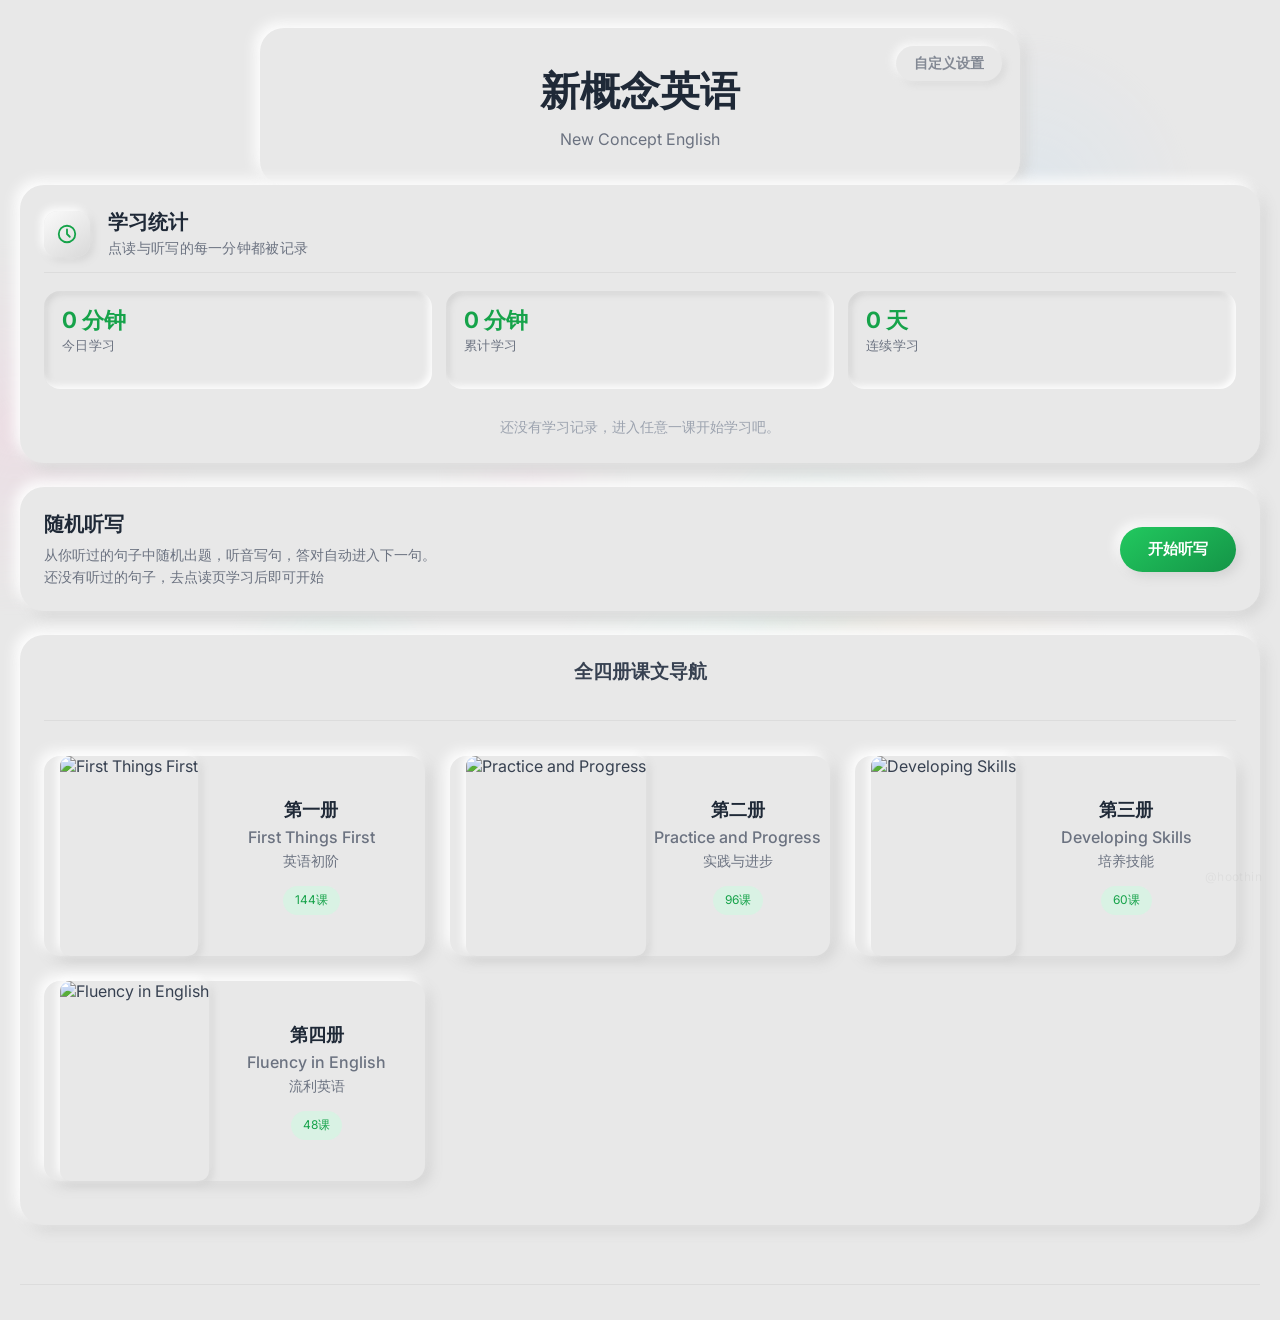
==== commit aa6e289d: "refactor: 全站 UI 重构为新拟态（Soft UI）风格 - 参考 Soft UI 设计语言：浅灰底、双向柔和阴影、大圆角卡片、内凹输入框与按压态 - 重写全部样式（base/index/b" ====
--- a/index.html
+++ b/index.html
@@ -3,6 +3,7 @@
 <head>
     <meta charset="UTF-8">
     <meta name="viewport" content="width=device-width, initial-scale=1.0">
+    <meta name="theme-color" content="#e8e8e8">
     <meta name="description" content="新概念英语免费在线点读平台，涵盖全部四册课文音频，支持逐句点读与A-B循环、听力播放、听写训练、播放历史和自定义课程管理，助力系统化英语学习。">
     <meta name="keywords" content="新概念英语,在线点读,英语听力,英语学习,NCE">
     <link rel="canonical" href="https://nce.hoothin.com/">
@@ -20,6 +21,9 @@
     <meta name="twitter:description" content="新概念英语免费在线点读平台，涵盖全部四册课文音频，支持逐句点读与A-B循环、听力播放、听写训练、播放历史和自定义课程管理，助力系统化英语学习。">
     <meta name="twitter:image" content="https://nce.hoothin.com/static/ogimage.jpg">
     <title>《新概念英语》在线点读</title>
+    <link rel="preconnect" href="https://fonts.googleapis.com">
+    <link rel="preconnect" href="https://fonts.gstatic.com" crossorigin>
+    <link href="https://fonts.googleapis.com/css2?family=Inter:wght@300;400;500;600;700&display=swap" rel="stylesheet">
     <link rel="stylesheet" href="static/base.css">
     <link rel="stylesheet" href="static/index.css">
     <link rel="manifest" href="static/manifest.json">
@@ -94,678 +98,6 @@
     <div class="study-stats__chart" id="study-chart" hidden></div>
     <p class="study-stats__empty" id="study-empty">还没有学习记录，进入任意一课开始学习吧。</p>
 </div>
-<style>
-    #particle-canvas {
-        position: fixed;
-        top: 0;
-        left: 0;
-        width: 100%;
-        height: 100%;
-        z-index: -1;
-        opacity: 0.5;
-        background-color: var(--bg-color);
-    }
-
-    /* 半透明容器和卡片 */
-    .book-container {
-        background-color: rgba(24, 24, 24, 0.75) !important;
-        backdrop-filter: blur(10px);
-        -webkit-backdrop-filter: blur(10px);
-    }
-
-    .book-card {
-        background-color: rgba(40, 40, 40, 0.6) !important;
-        backdrop-filter: blur(8px);
-        -webkit-backdrop-filter: blur(8px);
-    }
-
-    .book-card:hover {
-        background-color: rgba(51, 51, 51, 0.8) !important;
-    }
-
-    .book-card::before {
-        content: '';
-        position: absolute;
-        top: 0;
-        left: -100%;
-        z-index: 1;
-        width: 100%;
-        height: 100%;
-        background: linear-gradient(90deg, transparent, rgba(255, 255, 255, 0.4), transparent);
-    }
-
-    .book-card:hover::before {
-        left: 100%;
-        transition: left 0.5s;
-    }
-
-    .history-section {
-        background-color: rgba(24, 24, 24, 0.75) !important;
-        backdrop-filter: blur(10px);
-        -webkit-backdrop-filter: blur(10px);
-    }
-
-    .history-card {
-        background: rgba(33, 33, 33, 0.7) !important;
-        backdrop-filter: blur(8px);
-        -webkit-backdrop-filter: blur(8px);
-    }
-
-    .settings-modal {
-        backdrop-filter: blur(5px);
-        -webkit-backdrop-filter: blur(5px);
-    }
-
-    .settings-modal__content {
-        background: rgba(24, 24, 24, 0.85) !important;
-        backdrop-filter: blur(15px);
-        -webkit-backdrop-filter: blur(15px);
-    }
-
-    /* 低性能模式：禁用backdrop-filter */
-    body.low-performance .book-container,
-    body.low-performance .book-card,
-    body.low-performance .history-section,
-    body.low-performance .history-card,
-    body.low-performance .housetime-promo,
-    body.low-performance .settings-modal,
-    body.low-performance .settings-modal__content,
-    body.low-performance .index-header .settings-btn,
-    body.low-performance .history-preview,
-    body.low-performance .history-toggle-btn,
-    body.low-performance .settings-actions button,
-    body.low-performance #custom-data-input {
-        backdrop-filter: none !important;
-        -webkit-backdrop-filter: none !important;
-    }
-
-    /* 低性能模式下使用更深的背景色补偿 */
-    body.low-performance .book-container,
-    body.low-performance .history-section {
-        background-color: rgba(24, 24, 24, 0.92) !important;
-    }
-
-    body.low-performance .housetime-promo {
-        background-color: rgba(24, 24, 24, 0.92) !important;
-    }
-
-    body.low-performance .book-card,
-    body.low-performance .history-card {
-        background-color: rgba(40, 40, 40, 0.85) !important;
-    }
-
-    body.low-performance .settings-modal__content {
-        background: rgba(24, 24, 24, 0.95) !important;
-    }
-
-    .index-header {
-        position: relative;
-    }
-    .index-header .settings-btn {
-        position: absolute;
-        top: 20px;
-        right: 20px;
-        border-radius: 999px;
-        border: 1px solid rgba(29, 185, 84, 0.55);
-        background: rgba(29, 185, 84, 0.15);
-        backdrop-filter: blur(8px);
-        -webkit-backdrop-filter: blur(8px);
-        color: var(--text-color);
-        padding: 8px 18px;
-        font-size: 0.92em;
-        font-weight: 600;
-        cursor: pointer;
-        transition: all 0.2s ease;
-        opacity: 0.3;
-    }
-    .index-header .settings-btn:hover {
-        background: rgba(29, 185, 84, 0.35);
-        backdrop-filter: blur(10px);
-        -webkit-backdrop-filter: blur(10px);
-        transform: translateY(-2px);
-        box-shadow: 0 10px 24px rgba(29, 185, 84, 0.25);
-        opacity: 1;
-    }
-    .index-header .settings-btn:focus {
-        outline: 2px solid rgba(29, 185, 84, 0.6);
-        outline-offset: 2px;
-    }
-    @media (max-width: 600px) {
-        .index-header .settings-btn {
-            top: 16px;
-            right: 16px;
-            padding: 6px 14px;
-        }
-    }
-    .history-section {
-        position: relative;
-        overflow: hidden;
-        flex: 0 0 auto;
-        margin-bottom: 20px;
-    }
-    .book-container.history-section.collapsed {
-        padding: 10px 16px 14px;
-    }
-    .history-section::before {
-        content: "";
-        position: absolute;
-        top: -45%;
-        right: -25%;
-        width: 70%;
-        height: 170%;
-        background: radial-gradient(circle at top right, rgba(29, 185, 84, 0.2), transparent 65%);
-        pointer-events: none;
-    }
-    .history-section > * {
-        position: relative;
-    }
-    .history-header {
-        display: flex;
-        justify-content: space-between;
-        align-items: center;
-        gap: 20px;
-        flex-wrap: wrap;
-    }
-    .history-section.collapsed .history-header {
-        gap: 14px;
-    }
-    .history-title-group {
-        display: flex;
-        align-items: center;
-        gap: 18px;
-        flex: 1;
-        min-width: 240px;
-    }
-    .history-section.collapsed .history-title-group {
-        gap: 12px;
-        min-width: 200px;
-    }
-    .history-title-group h3 {
-        font-size: 1.25em;
-        font-weight: 600;
-        margin: 0;
-    }
-    .history-section.collapsed .history-title-group h3 {
-        font-size: 1.05em;
-    }
-    .history-subtitle {
-        margin-top: 4px;
-        font-size: 0.85em;
-        color: var(--text-color-dark);
-        letter-spacing: 0.3px;
-    }
-    .history-section.collapsed .history-subtitle { display: none; }
-    .history-icon {
-        display: inline-flex;
-        align-items: flex-end;
-        justify-content: center;
-        gap: 4px;
-        width: 46px;
-        height: 46px;
-        border-radius: 14px;
-        padding: 8px;
-        background: linear-gradient(135deg, rgba(29, 185, 84, 0.35), rgba(29, 185, 84, 0.12));
-        box-shadow: 0 10px 24px rgba(29, 185, 84, 0.2);
-    }
-    .history-section.collapsed .history-icon {
-        width: 34px;
-        height: 34px;
-        border-radius: 10px;
-        padding: 5px;
-    }
-    .history-icon span {
-        width: 5px;
-        border-radius: 3px;
-        background: var(--primary-color);
-        opacity: 0.75;
-    }
-    .history-icon span:nth-child(1) { height: 16px; }
-    .history-icon span:nth-child(2) { height: 26px; }
-    .history-icon span:nth-child(3) { height: 20px; }
-    .history-toggle-btn {
-        display: none;
-        border-radius: 999px;
-        padding: 7px 18px;
-        border: 1px solid rgba(29, 185, 84, 0.45);
-        background: rgba(29, 185, 84, 0.12);
-        backdrop-filter: blur(8px);
-        -webkit-backdrop-filter: blur(8px);
-        color: var(--text-color);
-        font-size: 0.85em;
-        font-weight: 500;
-        cursor: pointer;
-        transition: all 0.2s ease;
-    }
-    .history-section.collapsed .history-toggle-btn {
-        padding: 4px 12px;
-        font-size: 0.75em;
-    }
-    .history-toggle-btn:hover {
-        background: rgba(29, 185, 84, 0.22);
-        backdrop-filter: blur(10px);
-        -webkit-backdrop-filter: blur(10px);
-        border-color: var(--primary-color);
-        color: var(--primary-color);
-    }
-    .history-divider {
-        border-top-color: rgba(255, 255, 255, 0.08);
-        margin: 14px 0 20px;
-    }
-    .history-section.collapsed .history-divider { display: none; }
-    #history-list {
-        display: flex;
-        gap: 18px;
-        overflow-x: auto;
-        padding: 4px 4px 12px;
-        scroll-snap-type: x mandatory;
-    }
-    .history-section.collapsed #history-list { display: none; }
-    #history-list::-webkit-scrollbar {
-        height: 6px;
-    }
-    #history-list::-webkit-scrollbar-thumb {
-        background: rgba(255, 255, 255, 0.18);
-        border-radius: 999px;
-    }
-    .history-card {
-        background: rgba(33, 33, 33, 0.95);
-        border-radius: 14px;
-        border: 1px solid rgba(255, 255, 255, 0.05);
-        box-shadow: 0 14px 34px rgba(0, 0, 0, 0.4);
-        overflow: hidden;
-        text-decoration: none;
-        color: inherit;
-        transition: transform 0.25s ease, box-shadow 0.25s ease, border-color 0.25s ease;
-        display: flex;
-        flex-direction: column;
-        min-width: 180px;
-        width: 180px;
-        scroll-snap-align: start;
-    }
-    .history-card:hover {
-        transform: translateY(-6px) scale(1.015);
-        box-shadow: 0 20px 40px rgba(0, 0, 0, 0.45);
-        border-color: rgba(29, 185, 84, 0.5);
-    }
-    .history-card img {
-        width: 100%;
-        height: 110px;
-        object-fit: cover;
-    }
-    .history-preview {
-        display: none;
-        align-items: center;
-        gap: 14px;
-        padding: 8px 12px;
-        border-radius: 12px;
-        background: rgba(255, 255, 255, 0.06);
-        backdrop-filter: blur(8px);
-        -webkit-backdrop-filter: blur(8px);
-        border: 1px solid rgba(255, 255, 255, 0.08);
-        transition: border-color 0.2s ease, background 0.2s ease;
-        text-decoration: none;
-        color: inherit;
-        min-height: 48px;
-        margin-top: 6px;
-    }
-    .history-preview:hover {
-        border-color: rgba(29, 185, 84, 0.45);
-        background: rgba(29, 185, 84, 0.12);
-        backdrop-filter: blur(10px);
-        -webkit-backdrop-filter: blur(10px);
-    }
-    .history-preview img {
-        width: 44px;
-        height: 44px;
-        border-radius: 10px;
-        object-fit: cover;
-    }
-    .history-preview-info {
-        display: flex;
-        flex-direction: column;
-        gap: 2px;
-    }
-    .history-preview-label {
-        font-size: 0.75em;
-        color: var(--text-color-dark);
-        letter-spacing: 0.4px;
-        text-transform: uppercase;
-    }
-    .history-preview-title {
-        font-size: 0.9em;
-        font-weight: 600;
-        color: var(--text-color);
-        line-height: 1.3;
-    }
-    .history-section.collapsed .history-preview { display: flex; }
-    .history-card-info {
-        padding: 12px 14px 16px;
-        flex-grow: 1;
-        display: flex;
-        flex-direction: column;
-        gap: 6px;
-    }
-    .history-card-title {
-        font-weight: 600;
-        font-size: 0.95em;
-        margin: 0;
-        color: var(--text-color);
-        line-height: 1.4;
-    }
-    .history-card-book {
-        font-size: 0.75em;
-        color: var(--text-color-dark);
-        margin: 0;
-        letter-spacing: 0.4px;
-    }
-    .history-list-grid {
-        display: grid !important;
-        grid-template-columns: repeat(auto-fill, minmax(180px, 1fr));
-        gap: 20px;
-        overflow: visible;
-        padding-bottom: 0;
-        scroll-snap-type: none;
-    }
-    .history-list-grid .history-card {
-        min-width: 0;
-        width: 100%;
-    }
-    @media (max-width: 768px) {
-        .history-title-group {
-            gap: 14px;
-        }
-        .history-icon {
-            width: 40px;
-            height: 40px;
-            border-radius: 12px;
-            padding: 6px;
-        }
-        .history-card {
-            min-width: 160px;
-            width: 160px;
-        }
-        .history-card img {
-            height: 100px;
-        }
-    }
-    .settings-modal {
-        position: fixed;
-        inset: 0;
-        background: rgba(0, 0, 0, 0.65);
-        display: none;
-        align-items: center;
-        justify-content: center;
-        padding: 20px;
-        z-index: 1000;
-    }
-    .settings-modal.open {
-        display: flex;
-    }
-    .settings-modal__content {
-        position: relative;
-        width: min(680px, 100%);
-        background: var(--container-bg);
-        border-radius: 16px;
-        border: 1px solid var(--container-highlight);
-        padding: 24px;
-        box-shadow: 0 20px 40px rgba(0, 0, 0, 0.55);
-        display: flex;
-        flex-direction: column;
-        gap: 16px;
-    }
-    .settings-modal__content::after {
-        content: "\0040\0068\006F\006F\0074\0068\0069\006E";
-        display: block;
-        position: absolute;
-        bottom: 0;
-        right: 0;
-        text-align: right;
-        font-size: 0.8em;
-        color: rgba(255, 255, 255, 0.02);
-        letter-spacing: 0.5px;
-    }
-    .settings-modal__content h2 {
-        font-size: 1.3em;
-        margin-bottom: 2px;
-    }
-    .settings-modal__content > a {
-        position: absolute; bottom: 20px; color: tomato;
-    }
-    .settings-description {
-        font-size: 0.9em;
-        color: var(--text-color-dark);
-        line-height: 1.5;
-    }
-    #custom-data-input {
-        width: 100%;
-        min-height: 220px;
-        border-radius: 12px;
-        border: 1px solid var(--container-highlight);
-        background: rgba(24, 24, 24, 0.9);
-        backdrop-filter: blur(10px);
-        -webkit-backdrop-filter: blur(10px);
-        color: var(--text-color);
-        padding: 12px;
-        resize: vertical;
-        font-family: "Fira Code", "Consolas", "Courier New", monospace;
-        font-size: 0.95em;
-    }
-    .settings-actions {
-        display: flex;
-        flex-wrap: wrap;
-        gap: 12px;
-        justify-content: flex-end;
-        margin-top: 10px;
-    }
-    .settings-actions button {
-        border-radius: 999px;
-        border: 1px solid rgba(29, 185, 84, 0.45);
-        background: rgba(29, 185, 84, 0.12);
-        backdrop-filter: blur(8px);
-        -webkit-backdrop-filter: blur(8px);
-        color: var(--text-color);
-        padding: 8px 20px;
-        font-size: 0.9em;
-        font-weight: 500;
-        cursor: pointer;
-        transition: all 0.2s ease;
-    }
-    .settings-actions button.primary {
-        background: var(--primary-color);
-        color: #0f0f0f;
-        border-color: var(--primary-color);
-        backdrop-filter: none;
-    }
-    .settings-actions button:hover {
-        transform: translateY(-1px);
-        box-shadow: 0 10px 24px rgba(0, 0, 0, 0.35);
-        backdrop-filter: blur(10px);
-        -webkit-backdrop-filter: blur(10px);
-    }
-    .settings-actions button.primary:hover {
-        backdrop-filter: none;
-    }
-    .settings-feedback {
-        min-height: 20px;
-        font-size: 0.85em;
-        color: var(--text-color-dark);
-        margin-top: 6px;
-    }
-    .settings-feedback.success {
-        color: #55d86c;
-    }
-    .settings-feedback.error {
-        color: #ff6b6b;
-    }
-    .settings-modal__close {
-        position: absolute;
-        top: 12px;
-        right: 14px;
-        background: transparent;
-        border: none;
-        color: var(--text-color-dark);
-        font-size: 1.3em;
-        cursor: pointer;
-    }
-    .settings-modal__close:hover {
-        color: var(--text-color);
-    }
-
-    /* 学习统计 */
-    .study-stats {
-        position: relative;
-        overflow: hidden;
-        flex: 0 0 auto;
-        margin-bottom: 20px;
-    }
-    .study-stats::before {
-        content: "";
-        position: absolute;
-        top: -45%;
-        right: -25%;
-        width: 70%;
-        height: 170%;
-        background: radial-gradient(circle at top right, rgba(29, 185, 84, 0.18), transparent 65%);
-        pointer-events: none;
-    }
-    .study-stats > * {
-        position: relative;
-    }
-    .study-stats__header {
-        display: flex;
-        align-items: center;
-        gap: 18px;
-    }
-    .study-stats__icon {
-        display: inline-flex;
-        align-items: center;
-        justify-content: center;
-        width: 46px;
-        height: 46px;
-        border-radius: 14px;
-        background: linear-gradient(135deg, rgba(29, 185, 84, 0.35), rgba(29, 185, 84, 0.12));
-        box-shadow: 0 10px 24px rgba(29, 185, 84, 0.2);
-        color: var(--primary-color);
-        flex-shrink: 0;
-    }
-    .study-stats__icon svg {
-        width: 22px;
-        height: 22px;
-    }
-    .study-stats__heading h3 {
-        font-size: 1.25em;
-        font-weight: 600;
-        margin: 0;
-    }
-    .study-stats__subtitle {
-        margin-top: 4px;
-        font-size: 0.85em;
-        color: var(--text-color-dark);
-        letter-spacing: 0.3px;
-    }
-    .study-stats__divider {
-        border-top-color: rgba(255, 255, 255, 0.08);
-        margin: 14px 0 18px;
-    }
-    .study-stats__grid {
-        display: grid;
-        grid-template-columns: repeat(3, minmax(0, 1fr));
-        gap: 12px;
-        margin-bottom: 16px;
-    }
-    .study-stats__item {
-        display: flex;
-        flex-direction: column;
-        gap: 4px;
-        padding: 14px 16px;
-        border-radius: 12px;
-        background: rgba(255, 255, 255, 0.05);
-        border: 1px solid rgba(255, 255, 255, 0.06);
-        min-width: 0;
-    }
-    .study-stats__value {
-        font-size: 1.4em;
-        font-weight: 700;
-        color: var(--primary-color);
-        line-height: 1.2;
-    }
-    .study-stats__label {
-        font-size: 0.8em;
-        color: var(--text-color-dark);
-        letter-spacing: 0.4px;
-    }
-    .study-stats__detail {
-        font-size: 0.75em;
-        color: var(--text-color-dark);
-        opacity: 0.85;
-        min-height: 1.2em;
-    }
-    .study-stats__chart {
-        display: flex;
-        align-items: flex-end;
-        gap: 10px;
-        padding: 6px 4px 2px;
-    }
-    .study-stats__bar-col {
-        flex: 1;
-        display: flex;
-        flex-direction: column;
-        align-items: center;
-        gap: 6px;
-        min-width: 0;
-    }
-    .study-stats__bar-wrap {
-        width: 100%;
-        height: 56px;
-        display: flex;
-        align-items: flex-end;
-        justify-content: center;
-    }
-    .study-stats__bar {
-        width: min(30px, 72%);
-        border-radius: 6px 6px 3px 3px;
-        background: linear-gradient(180deg, var(--primary-color), rgba(29, 185, 84, 0.45));
-        min-height: 3px;
-        transition: height 0.3s ease;
-    }
-    .study-stats__bar.is-empty {
-        background: rgba(255, 255, 255, 0.08);
-        height: 3px !important;
-    }
-    .study-stats__bar-label {
-        font-size: 0.72em;
-        color: var(--text-color-dark);
-    }
-    .study-stats__bar-col.is-today .study-stats__bar-label {
-        color: var(--primary-color);
-        font-weight: 600;
-    }
-    .study-stats__empty {
-        font-size: 0.85em;
-        color: var(--text-color-dark);
-        text-align: center;
-        padding: 6px 0 2px;
-    }
-    @media (max-width: 768px) {
-        .study-stats__icon {
-            width: 40px;
-            height: 40px;
-            border-radius: 12px;
-        }
-        .study-stats__grid {
-            gap: 8px;
-        }
-        .study-stats__item {
-            padding: 10px 12px;
-        }
-        .study-stats__value {
-            font-size: 1.1em;
-        }
-        .study-stats__bar-wrap {
-            height: 44px;
-        }
-    }
-</style>
 <div class="book-container dictation-entry">
     <div class="dictation-entry__body">
         <div class="dictation-entry__text">
--- a/static/base.css
+++ b/static/base.css
@@ -1,10 +1,43 @@
+/* ============================================================
+   新概念英语 · Neumorphism (Soft UI) 主题
+   参考：Soft UI 设计语言 —— 浅灰底、双向柔和阴影、大圆角
+   ============================================================ */
+
 :root {
-    --bg-color: #121212;
-    --primary-color: #1DB954;
-    --text-color: #E0E0E0;
-    --text-color-dark: #B3B3B3;
-    --container-bg: #181818;
-    --container-highlight: #282828;
+    /* 色彩 */
+    --bg-color: #e8e8e8;
+    --container-bg: #e8e8e8;
+    --container-highlight: #dcdcdc;
+    --primary-color: #16a34a;
+    --primary-bright: #1DB954;
+    --primary-soft: #d9f2e4;
+    --text-color: #374151;
+    --text-color-dark: #6b7280;
+    --text-faint: #9ca3af;
+    --heading-color: #1f2937;
+    --danger-color: #dc5a5a;
+    --highlight-bg-color: #d9f2e4;
+
+    /* 阴影 */
+    --shadow-light: #ffffff;
+    --shadow-dark: #d1d1d1;
+    --shadow-flat-sm: -3px -3px 8px var(--shadow-light), 3px 3px 8px var(--shadow-dark);
+    --shadow-flat: -5px -5px 14px var(--shadow-light), 5px 5px 14px var(--shadow-dark);
+    --shadow-flat-lg: -8px -8px 22px var(--shadow-light), 8px 8px 22px var(--shadow-dark);
+    --shadow-pressed-sm: inset -2px -2px 5px var(--shadow-light), inset 2px 2px 5px var(--shadow-dark);
+    --shadow-pressed: inset -3px -3px 7px var(--shadow-light), inset 3px 3px 7px var(--shadow-dark);
+    --convex-bg: linear-gradient(145deg, #fafafa, #d9d9d9);
+
+    /* 圆角与字体 */
+    --radius-lg: 24px;
+    --radius-md: 16px;
+    --radius-sm: 12px;
+    --font-stack: 'Inter', -apple-system, BlinkMacSystemFont, "Segoe UI", Roboto,
+        "PingFang SC", "Hiragino Sans GB", "Microsoft YaHei", Helvetica, Arial, sans-serif;
+
+    /* 布局 */
+    --player-height: 190px;
+    --wordbook-width: 360px;
 }
 
 * {
@@ -15,12 +48,37 @@
 }
 
 body {
-    font-family: -apple-system, BlinkMacSystemFont, "Segoe UI", Roboto, Helvetica, Arial, sans-serif;
+    font-family: var(--font-stack);
     min-height: 100vh;
     display: flex;
     flex-direction: column;
     color: var(--text-color);
     background-color: var(--bg-color);
+    -webkit-font-smoothing: antialiased;
+    -moz-osx-font-smoothing: grayscale;
+}
+
+::selection {
+    background: rgba(22, 163, 74, 0.22);
+}
+
+::-webkit-scrollbar {
+    width: 10px;
+    height: 10px;
+}
+
+::-webkit-scrollbar-track {
+    background: transparent;
+}
+
+::-webkit-scrollbar-thumb {
+    background: #cfcfcf;
+    border-radius: 999px;
+    border: 2px solid var(--bg-color);
+}
+
+::-webkit-scrollbar-thumb:hover {
+    background: #bdbdbd;
 }
 
 body::after {
@@ -28,7 +86,7 @@
     position: fixed;
     right: 18px;
     bottom: 16px;
-    color: rgba(255, 255, 255, 0.02);
+    color: rgba(0, 0, 0, 0.04);
     font-size: 12px;
     letter-spacing: 0.4px;
     pointer-events: none;
@@ -42,57 +100,43 @@
     margin: 15px 0;
 }
 
+/* ---------- 页面标题卡片 ---------- */
+.container {
+    padding: 0 20px;
+}
+
 .container a {
     text-decoration: none;
     display: block;
 }
 
-.container a .header {
-    transition: all 0.3s ease;
-    border-radius: 15px;
-    position: relative;
-}
-
-.container a .header::before {
-    content: '';
-    position: absolute;
-    top: 0;
-    left: 50%;
-    transform: translateX(-50%);
-    width: 0;
-    height: 2px;
-    background: linear-gradient(90deg, transparent, var(--primary-color), transparent);
-    transition: width 0.4s ease;
-}
-
-.container a .header:hover::before {
-    width: 80%;
-}
-
-.container a .header:hover {
-    background: rgba(29, 185, 84, 0.05);
-    transform: translateY(-2px);
-}
-
-.container a .header:hover h1 {
-    color: var(--primary-color);
-}
-
-.container a .header:hover p {
-    color: var(--text-color);
-}
-
 .header {
     text-align: center;
     color: var(--text-color);
-    padding: 40px 20px;
+    max-width: 760px;
+    margin: 28px auto 0;
+    padding: 36px 28px;
+    border-radius: var(--radius-lg);
+    background-color: var(--container-bg);
+    box-shadow: var(--shadow-flat);
+    transition: transform 0.3s ease, box-shadow 0.3s ease;
+}
+
+.container a .header:hover {
+    transform: translateY(-3px);
+    box-shadow: var(--shadow-flat-lg);
 }
 
 .header h1 {
     font-size: 2.5em;
     font-weight: 700;
+    color: var(--heading-color);
     margin-bottom: 10px;
     transition: color 0.3s ease;
+}
+
+.container a .header:hover h1 {
+    color: var(--primary-color);
 }
 
 .header p {
@@ -101,16 +145,17 @@
     transition: color 0.3s ease;
 }
 
+/* ---------- 内容卡片 ---------- */
 .book-container {
     background-color: var(--container-bg);
-    border-radius: 15px;
+    border-radius: var(--radius-lg);
     flex: 1;
     display: flex;
     flex-direction: column;
     min-height: 0;
-    margin: 0 20px;
-    padding: 20px;
-    border: 1px solid var(--container-highlight);
+    margin: 0 20px 24px;
+    padding: 24px;
+    box-shadow: var(--shadow-flat);
 }
 
 .book-header {
@@ -126,12 +171,17 @@
 
 .book-header img {
     max-width: 80px;
-    border-radius: 8px;
+    border-radius: 10px;
+    box-shadow: var(--shadow-flat-sm);
 }
 
 .book-title {
     color: var(--text-color);
     font-weight: bold;
+}
+
+.book-title h3 {
+    color: var(--heading-color);
 }
 
 .book-title p {
@@ -139,46 +189,24 @@
     color: var(--text-color-dark);
 }
 
+/* ---------- 推广位（保留基础样式） ---------- */
 .housetime-promo {
     position: relative;
     display: block;
-    min-height: 220px;
-    margin: 0 20px 20px;
+    min-height: 200px;
+    margin: 0 20px 24px;
     padding: 24px;
     color: var(--text-color);
-    border: 1px solid var(--container-highlight);
-    border-radius: 15px;
+    border-radius: var(--radius-lg);
     overflow: hidden;
-    isolation: isolate;
-    background-color: rgba(24, 24, 24, 0.82);
-    backdrop-filter: blur(10px);
-    -webkit-backdrop-filter: blur(10px);
-    box-shadow: 0 14px 34px rgba(0, 0, 0, 0.35);
-    transition: transform 0.3s ease, border-color 0.3s ease, background-color 0.3s ease, box-shadow 0.3s ease;
-}
-
-.housetime-promo::before {
-    content: "";
-    position: absolute;
-    top: -45%;
-    right: -25%;
-    width: 70%;
-    height: 170%;
-    z-index: 1;
-    background: radial-gradient(circle at top right, rgba(29, 185, 84, 0.18), transparent 64%);
-    pointer-events: none;
+    background-color: var(--container-bg);
+    box-shadow: var(--shadow-flat);
+    transition: transform 0.3s ease, box-shadow 0.3s ease;
 }
 
 .housetime-promo:hover {
-    transform: translateY(-5px);
-    border-color: var(--primary-color);
-    background-color: rgba(40, 40, 40, 0.8);
-    box-shadow: 0 20px 40px rgba(0, 0, 0, 0.45), 0 8px 20px rgba(29, 185, 84, 0.13);
-}
-
-.housetime-promo:hover .housetime-promo__image {
-    opacity: 0.48;
-    transform: scale(1.035);
+    transform: translateY(-4px);
+    box-shadow: var(--shadow-flat-lg);
 }
 
 .housetime-promo__image {
@@ -187,21 +215,7 @@
     width: 100%;
     height: 100%;
     object-fit: cover;
-    object-position: right center;
-    opacity: 0.52;
-    transform: scale(1.01);
-    filter: saturate(0.96) brightness(0.92) contrast(1.02);
-    transition: opacity 0.3s ease, transform 0.45s ease;
-}
-
-.housetime-promo__shade {
-    position: absolute;
-    inset: 0;
-    z-index: 2;
-    background:
-        linear-gradient(90deg, rgba(24, 24, 24, 0.92) 0%, rgba(24, 24, 24, 0.76) 42%, rgba(24, 24, 24, 0.24) 74%, rgba(24, 24, 24, 0.12) 100%),
-        linear-gradient(180deg, rgba(18, 18, 18, 0.04), rgba(18, 18, 18, 0.38));
-    pointer-events: none;
+    opacity: 0.5;
 }
 
 .housetime-promo__content {
@@ -214,180 +228,72 @@
     gap: 10px;
 }
 
-.housetime-promo__logo {
-    width: min(142px, 46vw);
-    max-height: 54px;
-    object-fit: contain;
-    object-position: left center;
-    filter: drop-shadow(0 8px 18px rgba(0, 0, 0, 0.45));
-}
-
-.housetime-promo__eyebrow {
-    font-size: 0.82rem;
-    font-weight: 700;
-    line-height: 1.2;
-    letter-spacing: 0;
-    color: var(--primary-color);
-}
-
 .housetime-promo h2 {
-    max-width: 520px;
-    margin: 0;
-    font-size: 1.55rem;
-    line-height: 1.28;
-    letter-spacing: 0;
-    color: var(--text-color);
-    text-shadow: 0 2px 12px rgba(0, 0, 0, 0.5);
+    font-size: 1.5rem;
+    color: var(--heading-color);
 }
 
 .housetime-promo p {
-    max-width: 500px;
-    margin: 0;
     font-size: 0.95rem;
-    line-height: 1.62;
+    line-height: 1.6;
     color: var(--text-color-dark);
-}
-
-.housetime-promo__tags {
-    display: flex;
-    flex-wrap: wrap;
-    gap: 8px;
-}
-
-.housetime-promo__tags span {
-    padding: 5px 10px;
-    border: 1px solid rgba(29, 185, 84, 0.32);
-    border-radius: 999px;
-    background: rgba(29, 185, 84, 0.1);
-    color: var(--primary-color);
-    font-size: 0.78rem;
-    line-height: 1.2;
 }
 
 .housetime-promo__cta {
     display: inline-flex;
     align-items: center;
-    justify-content: center;
-    margin-top: 4px;
     padding-bottom: 2px;
     color: var(--primary-color);
-    border-bottom: 1px solid rgba(29, 185, 84, 0.45);
+    border-bottom: 1px solid rgba(22, 163, 74, 0.45);
     font-size: 0.88rem;
     font-weight: 600;
-    line-height: 1.2;
-}
-
-.housetime-promo--compact {
-    min-height: 178px;
-    padding: 22px 24px;
-}
-
-.housetime-promo--compact .housetime-promo__content {
-    width: min(520px, 100%);
-    gap: 9px;
-}
-
-.housetime-promo--compact .housetime-promo__logo {
-    width: min(118px, 42vw);
-    max-height: 44px;
-}
-
-.housetime-promo--compact h2 {
-    max-width: 500px;
-    font-size: 1.2rem;
-}
-
-.housetime-promo--compact p {
-    max-width: 480px;
-    font-size: 0.92rem;
-    line-height: 1.55;
-}
-
-.housetime-promo--compact .housetime-promo__cta {
-    padding-bottom: 2px;
-}
-
+}
+
+/* ---------- 页脚 ---------- */
 footer {
     padding: 20px;
     text-align: center;
-    color: var(--text-color-dark);
+    color: var(--text-faint);
     flex-shrink: 0;
 }
 
-footer > p, footer a {
+footer > p,
+footer a {
     font-size: 14px;
-    color: var(--text-color-dark);
+    color: var(--text-faint);
     transition: color 0.3s ease;
-}
-
-footer a {
-    position: relative;
-    padding-bottom: 2px;
-}
-
-footer a::after {
-    content: '';
-    position: absolute;
-    left: 0;
-    bottom: 0;
-    width: 0;
-    height: 1px;
-    background: var(--primary-color);
-    transition: width 0.3s ease;
 }
 
 footer a:hover {
     color: var(--primary-color);
 }
 
-footer a:hover::after {
-    width: 100%;
-}
-
+/* ---------- 响应式 ---------- */
 @media (max-width: 768px) {
+    .container {
+        padding: 0 10px;
+    }
+
+    .header {
+        margin-top: 16px;
+        padding: 26px 18px;
+    }
+
     .header h1 {
         font-size: 2em;
     }
+
     .book-container {
-        margin: 0 10px;
-        padding: 15px;
-    }
+        margin: 0 10px 16px;
+        padding: 16px;
+    }
+
     .housetime-promo {
-        min-height: 360px;
         margin: 0 10px 16px;
         padding: 20px;
     }
-    .housetime-promo__image {
-        object-position: center bottom;
-    }
-    .housetime-promo__shade {
-        background:
-            linear-gradient(180deg, rgba(10, 13, 18, 0.88) 0%, rgba(10, 13, 18, 0.68) 48%, rgba(10, 13, 18, 0.2) 100%),
-            linear-gradient(90deg, rgba(0, 0, 0, 0.08), rgba(0, 0, 0, 0.24));
-    }
-    .housetime-promo__content {
-        width: 100%;
-    }
-    .housetime-promo__logo {
-        width: 150px;
-        max-height: 56px;
-    }
-    .housetime-promo h2 {
-        font-size: 1.45rem;
-        line-height: 1.25;
-    }
-    .housetime-promo p {
-        font-size: 0.94rem;
-        line-height: 1.58;
-    }
-    .housetime-promo__cta {
-        width: auto;
-    }
-    .housetime-promo--compact {
-        min-height: 330px;
-        padding: 18px;
-    }
-    .housetime-promo--compact h2 {
-        font-size: 1.22rem;
-    }
-}
+
+    footer {
+        padding: 12px 20px 14px;
+    }
+}
--- a/static/index.css
+++ b/static/index.css
@@ -1,3 +1,60 @@
+/* ============================================================
+   首页样式（含历史记录、设置弹窗、学习统计）
+   ============================================================ */
+
+/* ---------- 粒子背景 ---------- */
+#particle-canvas {
+    position: fixed;
+    top: 0;
+    left: 0;
+    width: 100%;
+    height: 100%;
+    z-index: -1;
+    opacity: 0.6;
+    background-color: var(--bg-color);
+}
+
+/* ---------- 头部设置按钮 ---------- */
+.index-header {
+    position: relative;
+}
+
+.index-header .settings-btn {
+    position: absolute;
+    top: 18px;
+    right: 18px;
+    border: none;
+    border-radius: 999px;
+    background-color: var(--container-bg);
+    box-shadow: var(--shadow-flat-sm);
+    color: var(--text-color-dark);
+    padding: 8px 18px;
+    font-size: 0.88em;
+    font-weight: 600;
+    font-family: inherit;
+    cursor: pointer;
+    transition: color 0.2s ease, box-shadow 0.2s ease, transform 0.2s ease;
+    opacity: 0.8;
+}
+
+.index-header .settings-btn:hover {
+    color: var(--primary-color);
+    box-shadow: var(--shadow-flat);
+    transform: translateY(-2px);
+    opacity: 1;
+}
+
+.index-header .settings-btn:active {
+    box-shadow: var(--shadow-pressed-sm);
+    transform: translateY(0);
+}
+
+.index-header .settings-btn:focus-visible {
+    outline: 2px solid rgba(22, 163, 74, 0.4);
+    outline-offset: 2px;
+}
+
+/* ---------- 课文导航卡片 ---------- */
 .books-nav {
     display: grid;
     grid-template-columns: repeat(auto-fit, minmax(350px, 1fr));
@@ -6,30 +63,35 @@
 }
 
 .book-card {
-    border-radius: 12px;
-    background-color: var(--container-highlight);
+    border-radius: var(--radius-md);
+    background-color: var(--container-bg);
     color: var(--text-color);
     text-align: center;
     cursor: pointer;
     transition: all 0.3s ease;
     position: relative;
-    overflow: hidden;
-    display: flex;
-    align-items: center;
-    border: 1px solid transparent;
+    display: flex;
+    align-items: center;
+    box-shadow: var(--shadow-flat);
 }
 
 .book-card:hover {
     transform: translateY(-5px);
-    background-color: #333;
-    border-color: var(--primary-color);
+    box-shadow: var(--shadow-flat-lg);
+}
+
+.book-card:active {
+    transform: translateY(-2px);
+    box-shadow: var(--shadow-flat-sm);
 }
 
 .book-card img {
-    border-radius: 8px;
+    border-radius: 10px;
     width: auto;
     height: 200px;
     object-fit: cover;
+    box-shadow: var(--shadow-flat-sm);
+    margin-left: 16px;
 }
 
 .book-card .book-info {
@@ -39,7 +101,7 @@
 .book-number {
     font-size: 18px;
     font-weight: bold;
-    color: var(--text-color);
+    color: var(--heading-color);
     margin-bottom: 5px;
 }
 
@@ -57,7 +119,7 @@
 }
 
 .lesson-count {
-    background: rgba(29, 185, 84, 0.1);
+    background: var(--primary-soft);
     padding: 6px 12px;
     border-radius: 20px;
     font-size: 12px;
@@ -65,153 +127,760 @@
     display: inline-block;
 }
 
+/* ---------- 随机听写入口 ---------- */
+.dictation-entry__body {
+    display: flex;
+    align-items: center;
+    justify-content: space-between;
+    gap: 20px;
+    flex-wrap: wrap;
+}
+
+.dictation-entry__text h3 {
+    font-size: 1.25em;
+    font-weight: 600;
+    color: var(--heading-color);
+    margin: 0 0 6px;
+}
+
+.dictation-entry__text p {
+    margin: 0;
+    font-size: 0.9em;
+    color: var(--text-color-dark);
+    line-height: 1.5;
+}
+
+.dictation-entry__count {
+    margin-top: 6px;
+    font-size: 0.82em;
+    color: var(--primary-color);
+}
+
+.dictation-entry__btn {
+    flex-shrink: 0;
+    display: inline-flex;
+    align-items: center;
+    justify-content: center;
+    padding: 12px 28px;
+    border-radius: 999px;
+    background: linear-gradient(145deg, #22c95f, #149447);
+    color: #ffffff;
+    font-weight: 600;
+    font-size: 0.95em;
+    text-decoration: none;
+    box-shadow: 4px 4px 12px var(--shadow-dark), -4px -4px 12px var(--shadow-light);
+    transition: transform 0.2s ease, box-shadow 0.2s ease, filter 0.2s ease;
+}
+
+.dictation-entry__btn:hover {
+    transform: translateY(-2px);
+    box-shadow: 5px 5px 16px var(--shadow-dark), -5px -5px 16px var(--shadow-light);
+    filter: brightness(1.04);
+}
+
+.dictation-entry__btn:active {
+    transform: translateY(0);
+    box-shadow: inset 2px 2px 6px rgba(0, 0, 0, 0.18), inset -2px -2px 6px rgba(255, 255, 255, 0.25);
+}
+
+/* ---------- 最近播放 ---------- */
+.history-section {
+    position: relative;
+    overflow: hidden;
+    flex: 0 0 auto;
+}
+
+.book-container.history-section.collapsed {
+    padding: 14px 18px 16px;
+}
+
+.history-header {
+    display: flex;
+    justify-content: space-between;
+    align-items: center;
+    gap: 20px;
+    flex-wrap: wrap;
+}
+
+.history-section.collapsed .history-header {
+    gap: 14px;
+}
+
+.history-title-group {
+    display: flex;
+    align-items: center;
+    gap: 18px;
+    flex: 1;
+    min-width: 240px;
+}
+
+.history-section.collapsed .history-title-group {
+    gap: 12px;
+    min-width: 200px;
+}
+
+.history-title-group h3 {
+    font-size: 1.25em;
+    font-weight: 600;
+    color: var(--heading-color);
+    margin: 0;
+}
+
+.history-section.collapsed .history-title-group h3 {
+    font-size: 1.05em;
+}
+
+.history-subtitle {
+    margin-top: 4px;
+    font-size: 0.85em;
+    color: var(--text-color-dark);
+    letter-spacing: 0.3px;
+}
+
+.history-section.collapsed .history-subtitle {
+    display: none;
+}
+
+.history-icon {
+    display: inline-flex;
+    align-items: flex-end;
+    justify-content: center;
+    gap: 4px;
+    width: 46px;
+    height: 46px;
+    border-radius: 14px;
+    padding: 8px;
+    background: var(--convex-bg);
+    box-shadow: var(--shadow-flat-sm);
+}
+
+.history-section.collapsed .history-icon {
+    width: 34px;
+    height: 34px;
+    border-radius: 10px;
+    padding: 5px;
+}
+
+.history-icon span {
+    width: 5px;
+    border-radius: 3px;
+    background: var(--primary-color);
+    opacity: 0.8;
+}
+
+.history-icon span:nth-child(1) {
+    height: 16px;
+}
+
+.history-icon span:nth-child(2) {
+    height: 26px;
+}
+
+.history-icon span:nth-child(3) {
+    height: 20px;
+}
+
+.history-toggle-btn {
+    display: none;
+    border: none;
+    border-radius: 999px;
+    padding: 8px 20px;
+    background-color: var(--container-bg);
+    box-shadow: var(--shadow-flat-sm);
+    color: var(--text-color-dark);
+    font-size: 0.85em;
+    font-weight: 500;
+    font-family: inherit;
+    cursor: pointer;
+    transition: all 0.2s ease;
+}
+
+.history-section.collapsed .history-toggle-btn {
+    padding: 5px 14px;
+    font-size: 0.78em;
+}
+
+.history-toggle-btn:hover {
+    color: var(--primary-color);
+    box-shadow: var(--shadow-flat);
+    transform: translateY(-1px);
+}
+
+.history-toggle-btn:active {
+    box-shadow: var(--shadow-pressed-sm);
+    transform: translateY(0);
+}
+
+.history-divider {
+    border-top-color: var(--container-highlight);
+    margin: 14px 0 20px;
+}
+
+.history-section.collapsed .history-divider {
+    display: none;
+}
+
+#history-list {
+    display: flex;
+    gap: 18px;
+    overflow-x: auto;
+    padding: 6px 4px 14px;
+    scroll-snap-type: x mandatory;
+}
+
+.history-section.collapsed #history-list {
+    display: none;
+}
+
+.history-card {
+    background: var(--container-bg);
+    border-radius: var(--radius-md);
+    box-shadow: var(--shadow-flat-sm);
+    overflow: hidden;
+    text-decoration: none;
+    color: inherit;
+    transition: transform 0.25s ease, box-shadow 0.25s ease;
+    display: flex;
+    flex-direction: column;
+    min-width: 180px;
+    width: 180px;
+    scroll-snap-align: start;
+}
+
+.history-card:hover {
+    transform: translateY(-6px) scale(1.015);
+    box-shadow: var(--shadow-flat);
+}
+
+.history-card img {
+    width: 100%;
+    height: 110px;
+    object-fit: cover;
+}
+
+.history-preview {
+    display: none;
+    align-items: center;
+    gap: 14px;
+    padding: 10px 14px;
+    border-radius: var(--radius-sm);
+    background-color: var(--container-bg);
+    box-shadow: var(--shadow-pressed-sm);
+    transition: box-shadow 0.2s ease, transform 0.2s ease;
+    text-decoration: none;
+    color: inherit;
+    min-height: 48px;
+    margin-top: 6px;
+}
+
+.history-preview:hover {
+    transform: translateY(-1px);
+}
+
+.history-preview img {
+    width: 44px;
+    height: 44px;
+    border-radius: 10px;
+    object-fit: cover;
+    box-shadow: var(--shadow-flat-sm);
+}
+
+.history-preview-info {
+    display: flex;
+    flex-direction: column;
+    gap: 2px;
+}
+
+.history-preview-label {
+    font-size: 0.75em;
+    color: var(--text-color-dark);
+    letter-spacing: 0.4px;
+    text-transform: uppercase;
+}
+
+.history-preview-title {
+    font-size: 0.9em;
+    font-weight: 600;
+    color: var(--text-color);
+    line-height: 1.3;
+}
+
+.history-section.collapsed .history-preview {
+    display: flex;
+}
+
+.history-card-info {
+    padding: 12px 14px 16px;
+    flex-grow: 1;
+    display: flex;
+    flex-direction: column;
+    gap: 6px;
+}
+
+.history-card-title {
+    font-weight: 600;
+    font-size: 0.95em;
+    margin: 0;
+    color: var(--text-color);
+    line-height: 1.4;
+}
+
+.history-card-book {
+    font-size: 0.75em;
+    color: var(--text-color-dark);
+    margin: 0;
+    letter-spacing: 0.4px;
+}
+
+.history-list-grid {
+    display: grid !important;
+    grid-template-columns: repeat(auto-fill, minmax(180px, 1fr));
+    gap: 20px;
+    overflow: visible;
+    padding-bottom: 0;
+    scroll-snap-type: none;
+}
+
+.history-list-grid .history-card {
+    min-width: 0;
+    width: 100%;
+}
+
+/* ---------- 学习统计 ---------- */
+.study-stats {
+    position: relative;
+    overflow: hidden;
+    flex: 0 0 auto;
+}
+
+.study-stats__header {
+    display: flex;
+    align-items: center;
+    gap: 18px;
+}
+
+.study-stats__icon {
+    display: inline-flex;
+    align-items: center;
+    justify-content: center;
+    width: 46px;
+    height: 46px;
+    border-radius: 14px;
+    background: var(--convex-bg);
+    box-shadow: var(--shadow-flat-sm);
+    color: var(--primary-color);
+    flex-shrink: 0;
+}
+
+.study-stats__icon svg {
+    width: 22px;
+    height: 22px;
+}
+
+.study-stats__heading h3 {
+    font-size: 1.25em;
+    font-weight: 600;
+    color: var(--heading-color);
+    margin: 0;
+}
+
+.study-stats__subtitle {
+    margin-top: 4px;
+    font-size: 0.85em;
+    color: var(--text-color-dark);
+    letter-spacing: 0.3px;
+}
+
+.study-stats__divider {
+    border-top-color: var(--container-highlight);
+    margin: 14px 0 18px;
+}
+
+.study-stats__grid {
+    display: grid;
+    grid-template-columns: repeat(3, minmax(0, 1fr));
+    gap: 14px;
+    margin-bottom: 16px;
+}
+
+.study-stats__item {
+    display: flex;
+    flex-direction: column;
+    gap: 4px;
+    padding: 16px 18px;
+    border-radius: var(--radius-md);
+    background-color: var(--container-bg);
+    box-shadow: var(--shadow-pressed);
+    min-width: 0;
+}
+
+.study-stats__value {
+    font-size: 1.4em;
+    font-weight: 700;
+    color: var(--primary-color);
+    line-height: 1.2;
+}
+
+.study-stats__label {
+    font-size: 0.8em;
+    color: var(--text-color-dark);
+    letter-spacing: 0.4px;
+}
+
+.study-stats__detail {
+    font-size: 0.75em;
+    color: var(--text-faint);
+    min-height: 1.2em;
+}
+
+.study-stats__chart {
+    display: flex;
+    align-items: flex-end;
+    gap: 10px;
+    padding: 6px 4px 2px;
+}
+
+.study-stats__bar-col {
+    flex: 1;
+    display: flex;
+    flex-direction: column;
+    align-items: center;
+    gap: 6px;
+    min-width: 0;
+}
+
+.study-stats__bar-wrap {
+    width: 100%;
+    height: 56px;
+    display: flex;
+    align-items: flex-end;
+    justify-content: center;
+}
+
+.study-stats__bar {
+    width: min(30px, 72%);
+    border-radius: 6px 6px 3px 3px;
+    background: linear-gradient(180deg, #4ade80, #1DB954);
+    min-height: 3px;
+    transition: height 0.3s ease;
+}
+
+.study-stats__bar.is-empty {
+    background: #d6d6d6;
+    height: 3px !important;
+}
+
+.study-stats__bar-label {
+    font-size: 0.72em;
+    color: var(--text-faint);
+}
+
+.study-stats__bar-col.is-today .study-stats__bar-label {
+    color: var(--primary-color);
+    font-weight: 600;
+}
+
+.study-stats__empty {
+    font-size: 0.85em;
+    color: var(--text-faint);
+    text-align: center;
+    padding: 6px 0 2px;
+}
+
+/* ---------- 自定义数据弹窗 ---------- */
+.settings-modal {
+    position: fixed;
+    inset: 0;
+    background: rgba(130, 130, 130, 0.3);
+    backdrop-filter: blur(6px);
+    -webkit-backdrop-filter: blur(6px);
+    display: none;
+    align-items: center;
+    justify-content: center;
+    padding: 20px;
+    z-index: 1000;
+}
+
+.settings-modal.open {
+    display: flex;
+}
+
+.settings-modal__content {
+    position: relative;
+    width: min(680px, 100%);
+    background-color: var(--container-bg);
+    border-radius: 28px;
+    padding: 28px;
+    box-shadow: var(--shadow-flat-lg);
+    display: flex;
+    flex-direction: column;
+    gap: 16px;
+}
+
+.settings-modal__content::after {
+    content: "\0040\0068\006F\006F\0074\0068\0069\006E";
+    display: block;
+    position: absolute;
+    bottom: 6px;
+    right: 12px;
+    text-align: right;
+    font-size: 0.8em;
+    color: rgba(0, 0, 0, 0.04);
+    letter-spacing: 0.5px;
+}
+
+.settings-modal__content h2 {
+    font-size: 1.3em;
+    color: var(--heading-color);
+    margin-bottom: 2px;
+}
+
+.settings-modal__content > a {
+    position: absolute;
+    bottom: 20px;
+    color: var(--primary-color);
+    font-size: 0.9em;
+}
+
+.settings-description {
+    font-size: 0.9em;
+    color: var(--text-color-dark);
+    line-height: 1.5;
+}
+
+#custom-data-input {
+    width: 100%;
+    min-height: 220px;
+    border-radius: var(--radius-md);
+    border: none;
+    background-color: var(--container-bg);
+    box-shadow: var(--shadow-pressed);
+    color: var(--text-color);
+    padding: 14px;
+    resize: vertical;
+    font-family: "Fira Code", "Consolas", "Courier New", monospace;
+    font-size: 0.95em;
+}
+
+#custom-data-input:focus {
+    outline: none;
+    box-shadow: var(--shadow-pressed), 0 0 0 2px rgba(22, 163, 74, 0.25);
+}
+
+.settings-actions {
+    display: flex;
+    flex-wrap: wrap;
+    gap: 12px;
+    justify-content: flex-end;
+    margin-top: 10px;
+}
+
+.settings-actions button {
+    border: none;
+    border-radius: 999px;
+    background-color: var(--container-bg);
+    box-shadow: var(--shadow-flat-sm);
+    color: var(--text-color);
+    padding: 9px 22px;
+    font-size: 0.9em;
+    font-weight: 500;
+    font-family: inherit;
+    cursor: pointer;
+    transition: all 0.2s ease;
+}
+
+.settings-actions button:hover {
+    color: var(--primary-color);
+    box-shadow: var(--shadow-flat);
+    transform: translateY(-1px);
+}
+
+.settings-actions button:active {
+    box-shadow: var(--shadow-pressed-sm);
+    transform: translateY(0);
+}
+
+.settings-actions button.primary {
+    background: linear-gradient(145deg, #22c95f, #149447);
+    color: #ffffff;
+    font-weight: 600;
+    box-shadow: 4px 4px 12px var(--shadow-dark), -4px -4px 12px var(--shadow-light);
+}
+
+.settings-actions button.primary:hover {
+    color: #ffffff;
+    filter: brightness(1.04);
+}
+
+.settings-actions button.primary:active {
+    box-shadow: inset 2px 2px 6px rgba(0, 0, 0, 0.18), inset -2px -2px 6px rgba(255, 255, 255, 0.25);
+}
+
+.settings-feedback {
+    min-height: 20px;
+    font-size: 0.85em;
+    color: var(--text-color-dark);
+    margin-top: 6px;
+}
+
+.settings-feedback.success {
+    color: var(--primary-color);
+}
+
+.settings-feedback.error {
+    color: var(--danger-color);
+}
+
+.settings-modal__close {
+    position: absolute;
+    top: 14px;
+    right: 16px;
+    background: transparent;
+    border: none;
+    color: var(--text-faint);
+    font-size: 1.3em;
+    cursor: pointer;
+    transition: color 0.2s ease;
+}
+
+.settings-modal__close:hover {
+    color: var(--text-color);
+}
+
+/* 低性能模式：禁用毛玻璃 */
+body.low-performance .settings-modal {
+    backdrop-filter: none;
+    -webkit-backdrop-filter: none;
+}
+
+/* ---------- 响应式 ---------- */
 @media (max-width: 768px) {
     .index-header {
-        padding: 28px 14px 18px;
-    }
-    .book-container {
-        padding: 12px;
-    }
+        padding: 26px 18px;
+    }
+
+    .index-header .settings-btn {
+        top: 12px;
+        right: 12px;
+        padding: 6px 14px;
+        font-size: 0.8em;
+    }
+
     .book-header {
         margin-bottom: 10px;
         gap: 10px;
     }
+
     .book-header h3 {
         font-size: 1.05rem;
     }
+
     .book-container hr {
         margin: 10px 0;
     }
+
     .books-nav {
         grid-template-columns: 1fr;
-        gap: 12px;
+        gap: 14px;
         padding: 8px 0 4px;
     }
+
     .book-card {
         text-align: center;
         min-height: 122px;
     }
+
     .book-card img {
         margin: 10px;
         max-height: 28vw;
     }
-    .books-nav>a {
+
+    .books-nav > a {
         max-width: calc(100vw - 44px);
     }
+
     .book-card .book-info {
         text-align: center;
     }
+
     .book-number {
         margin-bottom: 3px;
         font-size: 16px;
     }
+
     .book-title {
         margin-bottom: 3px;
         font-size: 14px;
     }
+
     .book-subtitle {
         margin-bottom: 8px;
         font-size: 12px;
     }
+
     .lesson-count {
         padding: 4px 10px;
         font-size: 11px;
     }
-    .housetime-promo--home {
-        min-height: 272px;
-        margin: 0 10px 10px;
-        padding: 16px;
-    }
-    .housetime-promo--home .housetime-promo__content {
-        gap: 7px;
-    }
-    .housetime-promo--home .housetime-promo__logo {
-        width: 116px;
-        max-height: 44px;
-    }
-    .housetime-promo--home h2 {
-        font-size: 1.18rem;
-        line-height: 1.22;
-    }
-    .housetime-promo--home p {
-        font-size: 0.84rem;
-        line-height: 1.45;
-    }
-    .housetime-promo--home .housetime-promo__tags {
-        gap: 6px;
-    }
-    .housetime-promo--home .housetime-promo__tags span {
-        padding: 4px 8px;
-        font-size: 0.7rem;
-    }
-    .housetime-promo--home .housetime-promo__cta {
-        margin-top: 2px;
-        font-size: 0.8rem;
-    }
-    footer {
-        padding: 12px 20px 14px;
-    }
-}
-
-/* 随机听写入口 */
-.dictation-entry {
-    margin-bottom: 20px;
-}
-
-.dictation-entry__body {
-    display: flex;
-    align-items: center;
-    justify-content: space-between;
-    gap: 20px;
-    flex-wrap: wrap;
-}
-
-.dictation-entry__text h3 {
-    font-size: 1.25em;
-    font-weight: 600;
-    margin: 0 0 6px;
-}
-
-.dictation-entry__text p {
-    margin: 0;
-    font-size: 0.9em;
-    color: var(--text-color-dark);
-    line-height: 1.5;
-}
-
-.dictation-entry__count {
-    margin-top: 6px;
-    font-size: 0.82em;
-    color: var(--primary-color);
-}
-
-.dictation-entry__btn {
-    flex-shrink: 0;
-    display: inline-flex;
-    align-items: center;
-    justify-content: center;
-    padding: 10px 24px;
-    border-radius: 999px;
-    background: var(--primary-color);
-    color: #0f0f0f;
-    font-weight: 600;
-    font-size: 0.95em;
-    text-decoration: none;
-    transition: transform 0.2s ease, box-shadow 0.2s ease;
-}
-
-.dictation-entry__btn:hover {
-    transform: translateY(-2px);
-    box-shadow: 0 10px 24px rgba(29, 185, 84, 0.25);
-}
-
-@media (max-width: 768px) {
+
     .dictation-entry__body {
         flex-direction: column;
         align-items: flex-start;
         gap: 14px;
     }
+
     .dictation-entry__btn {
         width: 100%;
     }
-}
+
+    .history-title-group {
+        gap: 14px;
+    }
+
+    .history-icon {
+        width: 40px;
+        height: 40px;
+        border-radius: 12px;
+        padding: 6px;
+    }
+
+    .history-card {
+        min-width: 160px;
+        width: 160px;
+    }
+
+    .history-card img {
+        height: 100px;
+    }
+
+    .study-stats__icon {
+        width: 40px;
+        height: 40px;
+        border-radius: 12px;
+    }
+
+    .study-stats__grid {
+        gap: 10px;
+    }
+
+    .study-stats__item {
+        padding: 12px 14px;
+    }
+
+    .study-stats__value {
+        font-size: 1.15em;
+    }
+
+    .study-stats__bar-wrap {
+        height: 44px;
+    }
+
+    .settings-modal__content {
+        padding: 20px;
+        border-radius: 22px;
+    }
+
+    footer {
+        padding: 12px 20px 14px;
+    }
+}
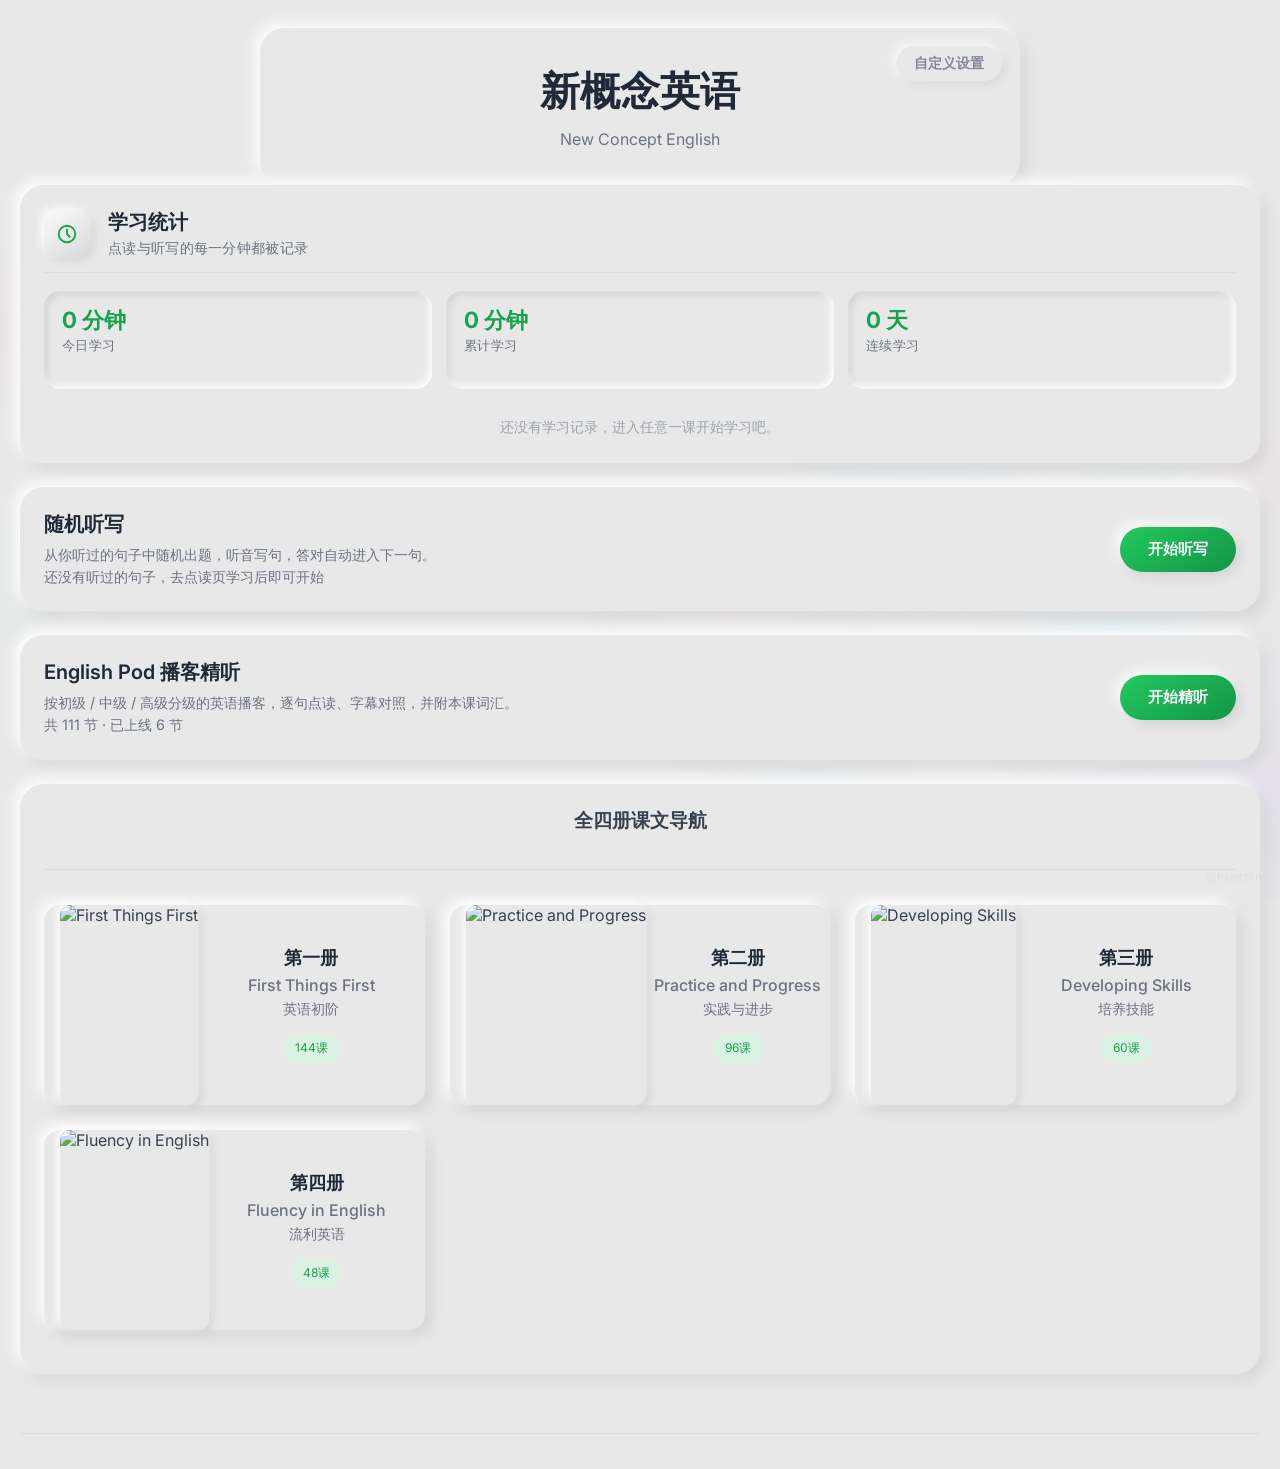
==== commit 6df0bc63: "feat: 新增 English Pod 播客精听模块 在原有新概念点读站基础上，增加一套英语播客精听功能：  - 新增 podcast.html 列表页：按初级/中级/高级分级、支持标题搜索，   " ====
--- a/index.html
+++ b/index.html
@@ -108,6 +108,16 @@
         <a href="dictation.html" class="dictation-entry__btn">开始听写</a>
     </div>
 </div>
+<div class="book-container dictation-entry">
+    <div class="dictation-entry__body">
+        <div class="dictation-entry__text">
+            <h3>English Pod 播客精听</h3>
+            <p>按初级 / 中级 / 高级分级的英语播客，逐句点读、字幕对照，并附本课词汇。</p>
+            <p class="dictation-entry__count" id="podcast-entry-count"></p>
+        </div>
+        <a href="podcast.html" class="dictation-entry__btn">开始精听</a>
+    </div>
+</div>
 <div class="book-container">
     <div class="book-header">
         <h3>全四册课文导航</h3>
@@ -184,6 +194,16 @@
 </footer>
 <script src="static/particle-bg.js"></script>
 <script src="static/utils.js"></script>
+<script src="static/podcast-data.js"></script>
+<script>
+    (function () {
+        var el = document.getElementById('podcast-entry-count');
+        var cfg = window.NCE_PODCAST;
+        if (!el || !cfg) return;
+        var playable = (cfg.courses || []).filter(function (c) { return c.local !== false; }).length;
+        el.textContent = '共 ' + cfg.totalCount + ' 节 · 已上线 ' + playable + ' 节';
+    })();
+</script>
 <script>
 document.addEventListener('DOMContentLoaded', () => {
     const historyContainer = document.getElementById('history-container');
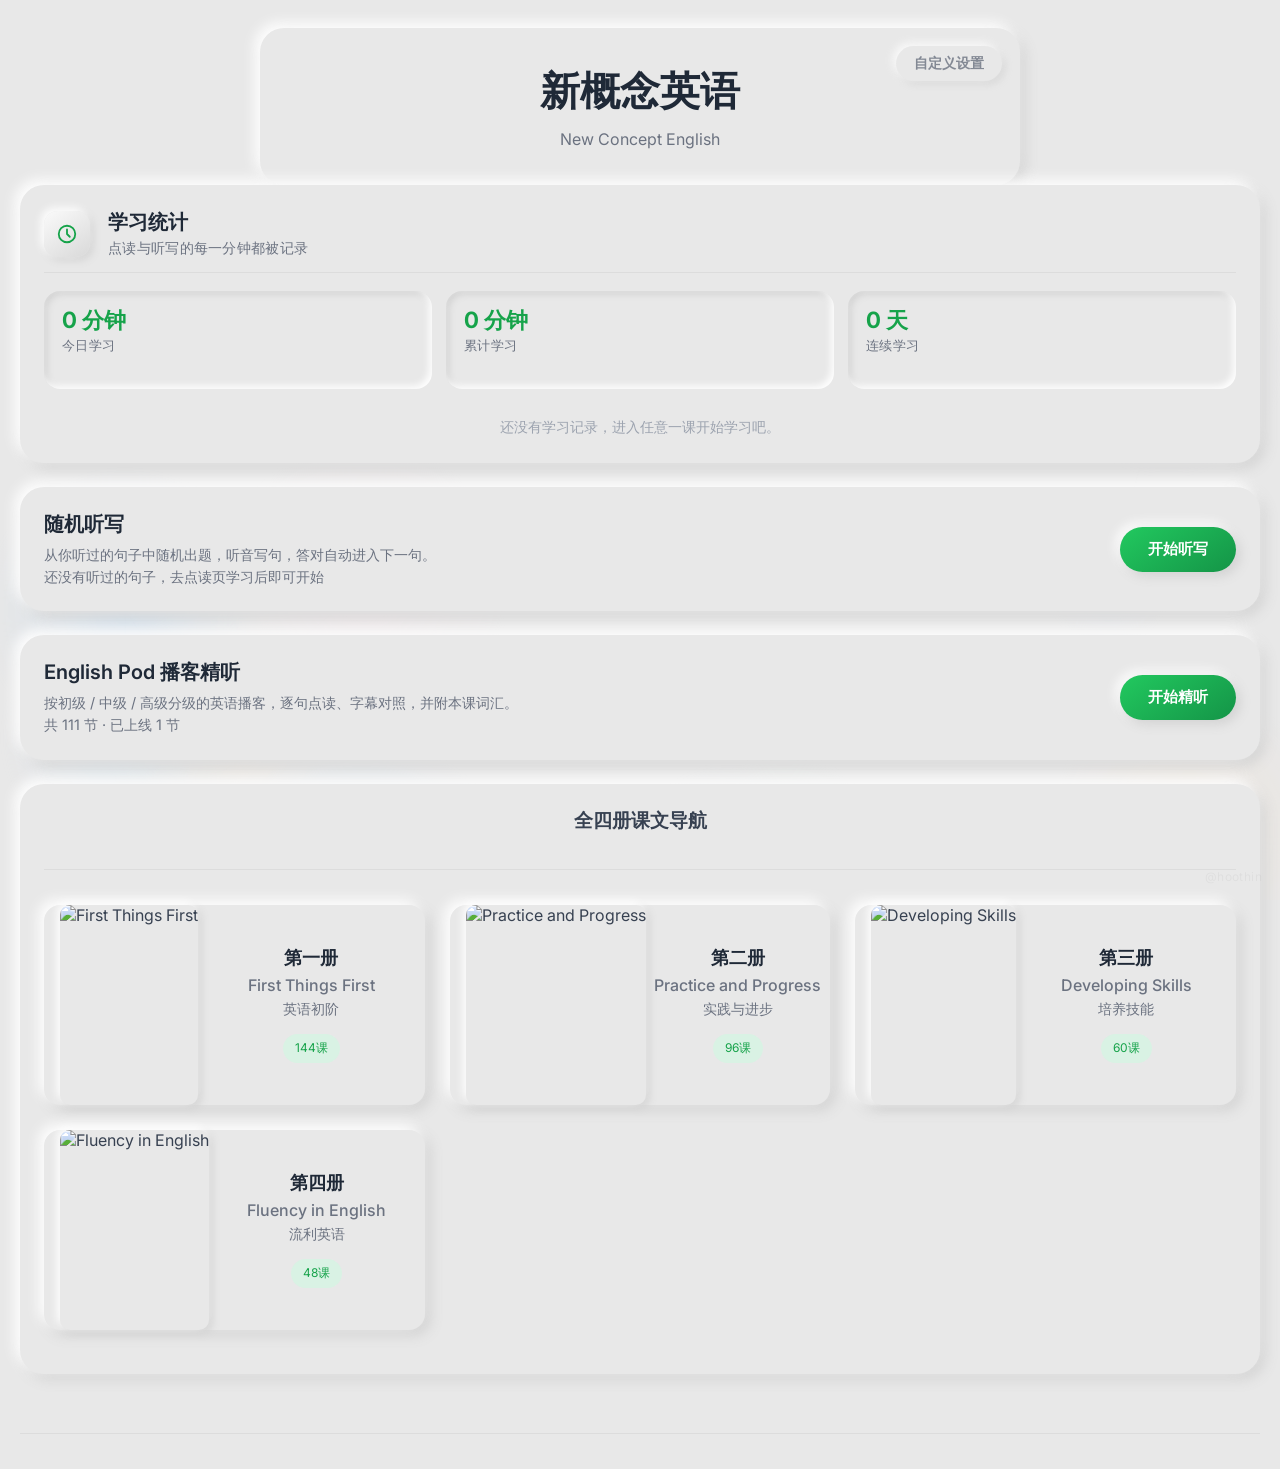
==== commit bdbed04e: "fix: SEO 元信息改用实际部署域名，并补充 sitemap 原仓库的 canonical / og:url / og:image 等标签仍指向原作者的 nce.hoothin.com，会导致搜索" ====
--- a/index.html
+++ b/index.html
@@ -6,20 +6,20 @@
     <meta name="theme-color" content="#e8e8e8">
     <meta name="description" content="新概念英语免费在线点读平台，涵盖全部四册课文音频，支持逐句点读与A-B循环、听力播放、听写训练、播放历史和自定义课程管理，助力系统化英语学习。">
     <meta name="keywords" content="新概念英语,在线点读,英语听力,英语学习,NCE">
-    <link rel="canonical" href="https://nce.hoothin.com/">
+    <link rel="canonical" href="https://astro0701.github.io/NCE/">
     <meta property="og:locale" content="zh_CN">
     <meta property="og:site_name" content="《新概念英语》在线点读">
     <meta property="og:type" content="website">
     <meta property="og:title" content="《新概念英语》在线点读">
     <meta property="og:description" content="新概念英语免费在线点读平台，涵盖全部四册课文音频，支持逐句点读与A-B循环、听力播放、听写训练、播放历史和自定义课程管理，助力系统化英语学习。">
-    <meta property="og:url" content="https://nce.hoothin.com/">
-    <meta property="og:image" content="https://nce.hoothin.com/static/ogimage.jpg">
+    <meta property="og:url" content="https://astro0701.github.io/NCE/">
+    <meta property="og:image" content="https://astro0701.github.io/NCE/static/ogimage.jpg">
     <meta property="og:image:type" content="image/jpeg">
     <meta property="og:image:alt" content="新概念英语在线点读学习界面">
     <meta name="twitter:card" content="summary_large_image">
     <meta name="twitter:title" content="《新概念英语》在线点读">
     <meta name="twitter:description" content="新概念英语免费在线点读平台，涵盖全部四册课文音频，支持逐句点读与A-B循环、听力播放、听写训练、播放历史和自定义课程管理，助力系统化英语学习。">
-    <meta name="twitter:image" content="https://nce.hoothin.com/static/ogimage.jpg">
+    <meta name="twitter:image" content="https://astro0701.github.io/NCE/static/ogimage.jpg">
     <title>《新概念英语》在线点读</title>
     <link rel="preconnect" href="https://fonts.googleapis.com">
     <link rel="preconnect" href="https://fonts.gstatic.com" crossorigin>
@@ -31,7 +31,7 @@
     <script async src="https://www.googletagmanager.com/gtag/js?id=G-5282BCFM9W"></script>
     <script>window.dataLayer=window.dataLayer||[];function gtag(){dataLayer.push(arguments)}gtag('js',new Date());gtag('config','G-5282BCFM9W');</script>
     <script type="application/ld+json">
-    {"@context":"https://schema.org","@type":"WebApplication","name":"《新概念英语》在线点读","url":"https://nce.hoothin.com/","description":"新概念英语免费在线点读平台，涵盖全部四册课文音频，支持逐句点读与A-B循环、听力播放、听写训练、播放历史和自定义课程管理，助力系统化英语学习。","inLanguage":"zh-CN","applicationCategory":"EducationalApplication","operatingSystem":"Web","image":"https://nce.hoothin.com/static/ogimage.jpg","publisher":{"@type":"Person","name":"hoothin"}}
+    {"@context":"https://schema.org","@type":"WebApplication","name":"《新概念英语》在线点读","url":"https://astro0701.github.io/NCE/","description":"新概念英语免费在线点读平台，涵盖全部四册课文音频，支持逐句点读与A-B循环、听力播放、听写训练、播放历史和自定义课程管理，助力系统化英语学习。","inLanguage":"zh-CN","applicationCategory":"EducationalApplication","operatingSystem":"Web","image":"https://astro0701.github.io/NCE/static/ogimage.jpg","publisher":{"@type":"Person","name":"hoothin"}}
     </script>
 </head>
 <body>
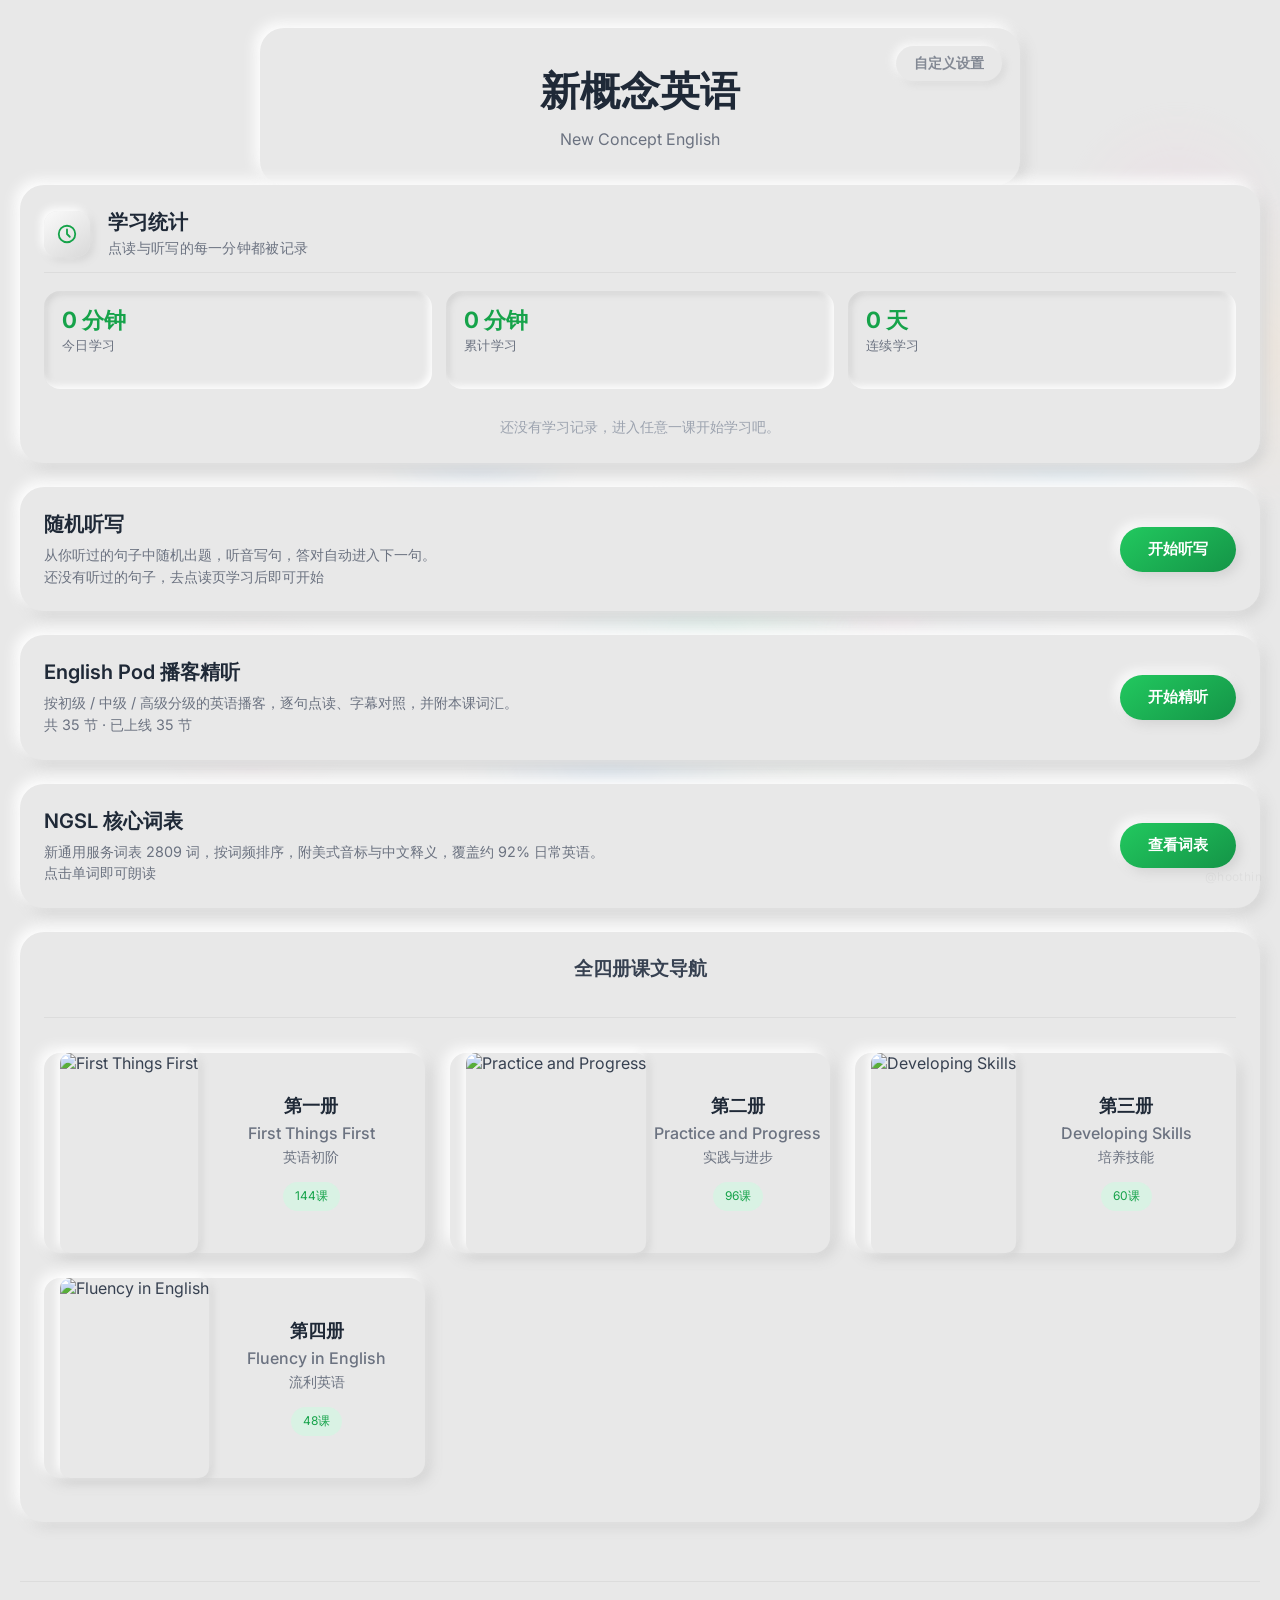
==== commit 4b5c1c23: "feat: 新增 NGSL 核心词表页（2809 词 · 音标 · 释义 · 发音） 按词频排序的 NGSL 1.2 词表，支持区间筛选、中英文搜索、点击朗读。  数据来源（三份合并，全部可追溯）： " ====
--- a/index.html
+++ b/index.html
@@ -118,6 +118,16 @@
         <a href="podcast.html" class="dictation-entry__btn">开始精听</a>
     </div>
 </div>
+<div class="book-container dictation-entry">
+    <div class="dictation-entry__body">
+        <div class="dictation-entry__text">
+            <h3>NGSL 核心词表</h3>
+            <p>新通用服务词表 2809 词，按词频排序，附美式音标与中文释义，覆盖约 92% 日常英语。</p>
+            <p class="dictation-entry__count">点击单词即可朗读</p>
+        </div>
+        <a href="ngsl.html" class="dictation-entry__btn">查看词表</a>
+    </div>
+</div>
 <div class="book-container">
     <div class="book-header">
         <h3>全四册课文导航</h3>
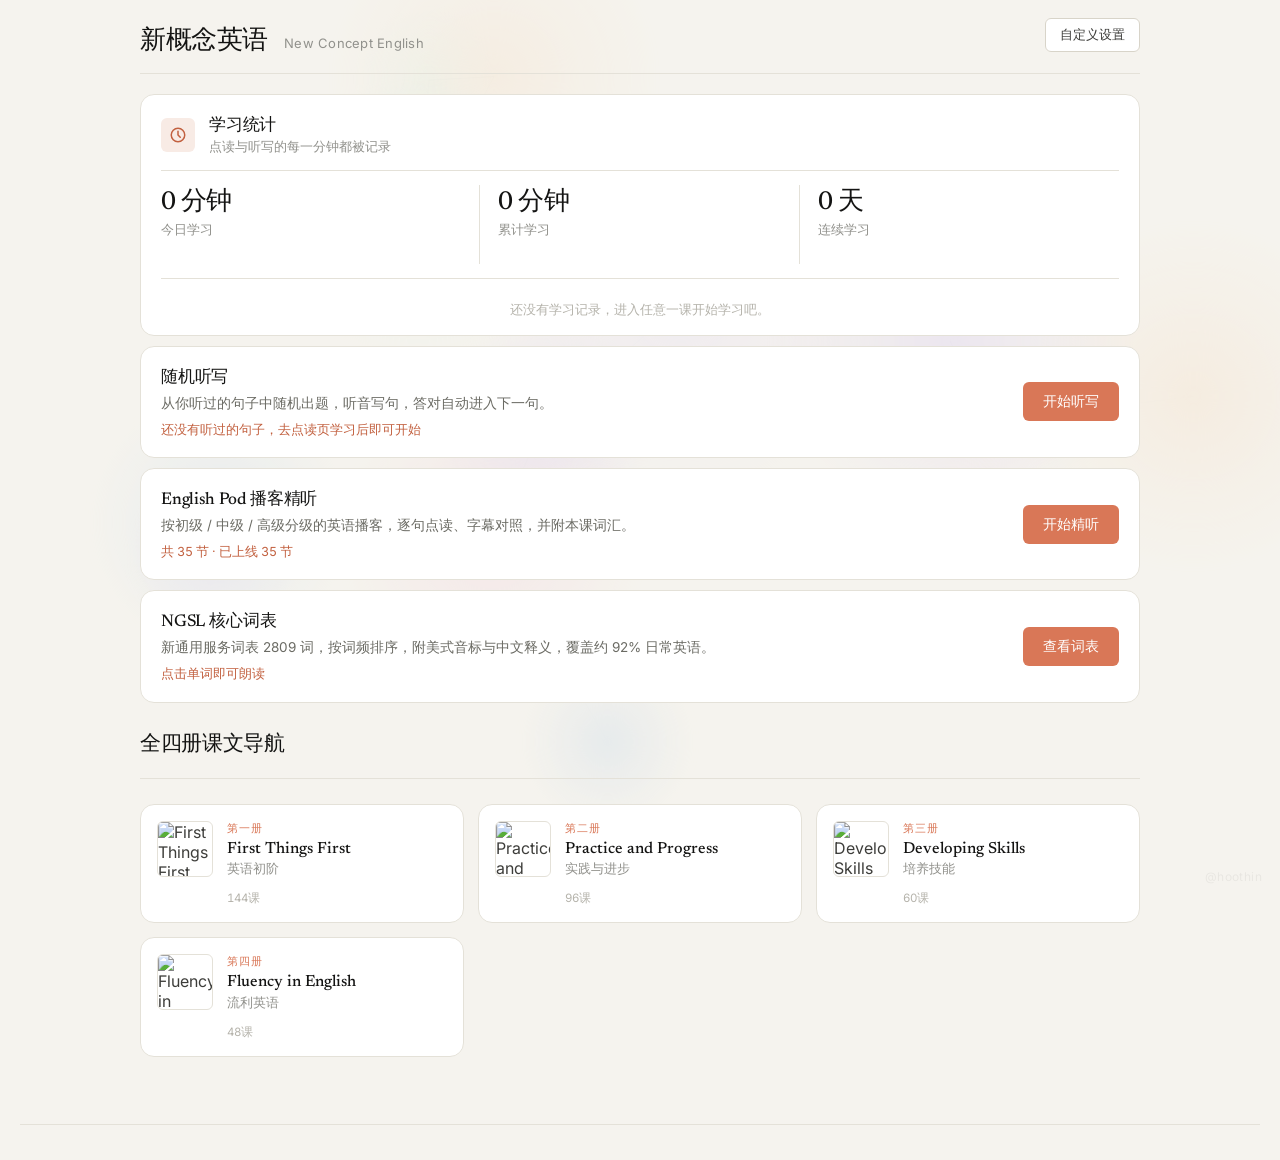
==== commit cf982556: "feat: 全站 UI 改为 Paper + Ink + Clay 暖纸主题，跟随系统深浅色 - base.css 重建设计令牌：纸底 / 墨色层级 / 细线 / 赤陶强调 / 苔绿·锈红状态，深色为" ====
--- a/index.html
+++ b/index.html
@@ -3,7 +3,7 @@
 <head>
     <meta charset="UTF-8">
     <meta name="viewport" content="width=device-width, initial-scale=1.0">
-    <meta name="theme-color" content="#e8e8e8">
+    <meta name="theme-color" content="#f5f3ee">
     <meta name="description" content="新概念英语免费在线点读平台，涵盖全部四册课文音频，支持逐句点读与A-B循环、听力播放、听写训练、播放历史和自定义课程管理，助力系统化英语学习。">
     <meta name="keywords" content="新概念英语,在线点读,英语听力,英语学习,NCE">
     <link rel="canonical" href="https://astro0701.github.io/NCE/">
@@ -23,7 +23,7 @@
     <title>《新概念英语》在线点读</title>
     <link rel="preconnect" href="https://fonts.googleapis.com">
     <link rel="preconnect" href="https://fonts.gstatic.com" crossorigin>
-    <link href="https://fonts.googleapis.com/css2?family=Inter:wght@300;400;500;600;700&display=swap" rel="stylesheet">
+    <link href="https://fonts.googleapis.com/css2?family=Inter:wght@400;500;600;700&family=Newsreader:opsz,wght@6..72,400;6..72,500;6..72,600&display=swap" rel="stylesheet">
     <link rel="stylesheet" href="static/base.css">
     <link rel="stylesheet" href="static/index.css">
     <link rel="manifest" href="static/manifest.json">
--- a/static/base.css
+++ b/static/base.css
@@ -1,43 +1,115 @@
 /* ============================================================
-   新概念英语 · Neumorphism (Soft UI) 主题
-   参考：Soft UI 设计语言 —— 浅灰底、双向柔和阴影、大圆角
+   新概念英语 · Paper + Ink + Clay 主题
+   暖纸底、细线分隔、赤陶强调、衬线标题。
+   令牌集中在 :root；深色为跟随系统的暖炭变体。
    ============================================================ */
 
 :root {
-    /* 色彩 */
-    --bg-color: #e8e8e8;
-    --container-bg: #e8e8e8;
-    --container-highlight: #dcdcdc;
-    --primary-color: #16a34a;
-    --primary-bright: #1DB954;
-    --primary-soft: #d9f2e4;
-    --text-color: #374151;
-    --text-color-dark: #6b7280;
-    --text-faint: #9ca3af;
-    --heading-color: #1f2937;
-    --danger-color: #dc5a5a;
-    --highlight-bg-color: #d9f2e4;
-
-    /* 阴影 */
-    --shadow-light: #ffffff;
-    --shadow-dark: #d1d1d1;
-    --shadow-flat-sm: -3px -3px 8px var(--shadow-light), 3px 3px 8px var(--shadow-dark);
-    --shadow-flat: -5px -5px 14px var(--shadow-light), 5px 5px 14px var(--shadow-dark);
-    --shadow-flat-lg: -8px -8px 22px var(--shadow-light), 8px 8px 22px var(--shadow-dark);
-    --shadow-pressed-sm: inset -2px -2px 5px var(--shadow-light), inset 2px 2px 5px var(--shadow-dark);
-    --shadow-pressed: inset -3px -3px 7px var(--shadow-light), inset 3px 3px 7px var(--shadow-dark);
-    --convex-bg: linear-gradient(145deg, #fafafa, #d9d9d9);
-
-    /* 圆角与字体 */
-    --radius-lg: 24px;
-    --radius-md: 16px;
-    --radius-sm: 12px;
-    --font-stack: 'Inter', -apple-system, BlinkMacSystemFont, "Segoe UI", Roboto,
-        "PingFang SC", "Hiragino Sans GB", "Microsoft YaHei", Helvetica, Arial, sans-serif;
+    /* 纸张与表面 */
+    --paper: #F5F3EE;
+    --paper-deep: #EFECE4;
+    --surface: #FFFFFF;
+    --surface-2: #FBFAF7;
+
+    /* 墨色层级 */
+    --ink: #141413;
+    --ink-2: #3D3D3A;
+    --ink-3: #6B6B64;
+    --ink-4: #91918C;
+    --ink-5: #B5B3AB;
+
+    /* 细线 */
+    --line: #E4E1D8;
+    --line-2: #D8D4C9;
+
+    /* 赤陶强调 */
+    --clay: #D97757;
+    --clay-deep: #C2603F;
+    --clay-wash: #F8EBE5;
+    --clay-line: #EBCFC3;
+
+    /* 状态：成功 / 错误 */
+    --sage: #5C7A5E;
+    --sage-wash: #EAF0E8;
+    --rust: #B4534B;
+    --rust-wash: #F8EAE7;
+
+    /* 圆角 */
+    --r-xs: 4px;
+    --r-sm: 6px;
+    --r: 10px;
+    --r-lg: 14px;
+    --r-pill: 999px;
+
+    /* 阴影：只用于浮层，不用于常规卡片 */
+    --shadow-pop: 0 1px 2px rgba(20, 20, 19, .04), 0 14px 36px rgba(20, 20, 19, .10);
+
+    /* 首页粒子背景的整体透明度（深色下压低，避免光斑过亮） */
+    --particle-opacity: 0.55;
+
+    /* 字体 */
+    --font-serif: "Newsreader", "Tiempos Text", "Songti SC", Georgia, "Times New Roman", serif;
+    --font-sans: "Inter", -apple-system, BlinkMacSystemFont, "Segoe UI", "PingFang SC", "Hiragino Sans GB", "Microsoft YaHei", Helvetica, Arial, sans-serif;
+    --font-mono: "SF Mono", ui-monospace, "JetBrains Mono", Menlo, Consolas, monospace;
 
     /* 布局 */
     --player-height: 190px;
     --wordbook-width: 360px;
+
+    color-scheme: light;
+}
+
+/* 深色：跟随系统，或显式 data-theme="dark"；暖炭配色，与纸色同源 */
+@media (prefers-color-scheme: dark) {
+    :root:not([data-theme="light"]) {
+        --paper: #1E1C19;
+        --paper-deep: #26241F;
+        --surface: #23211D;
+        --surface-2: #282520;
+        --ink: #F2EFE8;
+        --ink-2: #D8D4C9;
+        --ink-3: #A9A498;
+        --ink-4: #888378;
+        --ink-5: #66625A;
+        --line: #34312A;
+        --line-2: #413D34;
+        --clay: #DE8A66;
+        --clay-deep: #ECA184;
+        --clay-wash: #34261E;
+        --clay-line: #503A2C;
+        --sage: #8FB08F;
+        --sage-wash: #242D23;
+        --rust: #E0908A;
+        --rust-wash: #372522;
+        --shadow-pop: 0 1px 2px rgba(0, 0, 0, .35), 0 14px 36px rgba(0, 0, 0, .55);
+        --particle-opacity: 0.16;
+        color-scheme: dark;
+    }
+}
+
+:root[data-theme="dark"] {
+    --paper: #1E1C19;
+    --paper-deep: #26241F;
+    --surface: #23211D;
+    --surface-2: #282520;
+    --ink: #F2EFE8;
+    --ink-2: #D8D4C9;
+    --ink-3: #A9A498;
+    --ink-4: #888378;
+    --ink-5: #66625A;
+    --line: #34312A;
+    --line-2: #413D34;
+    --clay: #DE8A66;
+    --clay-deep: #ECA184;
+    --clay-wash: #34261E;
+    --clay-line: #503A2C;
+    --sage: #8FB08F;
+    --sage-wash: #242D23;
+    --rust: #E0908A;
+    --rust-wash: #372522;
+    --shadow-pop: 0 1px 2px rgba(0, 0, 0, .35), 0 14px 36px rgba(0, 0, 0, .55);
+    --particle-opacity: 0.16;
+    color-scheme: dark;
 }
 
 * {
@@ -48,18 +120,26 @@
 }
 
 body {
-    font-family: var(--font-stack);
+    font-family: var(--font-sans);
     min-height: 100vh;
     display: flex;
     flex-direction: column;
-    color: var(--text-color);
-    background-color: var(--bg-color);
+    color: var(--ink-2);
+    background-color: var(--paper);
     -webkit-font-smoothing: antialiased;
     -moz-osx-font-smoothing: grayscale;
 }
 
 ::selection {
-    background: rgba(22, 163, 74, 0.22);
+    background: rgba(217, 119, 87, .22);
+}
+
+button:focus-visible,
+a:focus-visible,
+input:focus-visible,
+textarea:focus-visible {
+    outline: 2px solid var(--clay);
+    outline-offset: 2px;
 }
 
 ::-webkit-scrollbar {
@@ -72,13 +152,13 @@
 }
 
 ::-webkit-scrollbar-thumb {
-    background: #cfcfcf;
+    background: var(--line-2);
     border-radius: 999px;
-    border: 2px solid var(--bg-color);
+    border: 2px solid var(--paper);
 }
 
 ::-webkit-scrollbar-thumb:hover {
-    background: #bdbdbd;
+    background: var(--ink-5);
 }
 
 body::after {
@@ -86,7 +166,7 @@
     position: fixed;
     right: 18px;
     bottom: 16px;
-    color: rgba(0, 0, 0, 0.04);
+    color: rgba(0, 0, 0, .05);
     font-size: 12px;
     letter-spacing: 0.4px;
     pointer-events: none;
@@ -96,13 +176,15 @@
 
 hr {
     border: none;
-    border-top: 1px solid var(--container-highlight);
+    border-top: 1px solid var(--line);
     margin: 15px 0;
 }
 
-/* ---------- 页面标题卡片 ---------- */
+/* ---------- 页眉（细顶栏，替换原来的厚卡片） ---------- */
 .container {
-    padding: 0 20px;
+    width: min(1000px, calc(100% - 32px));
+    margin: 0 auto;
+    padding: 0;
 }
 
 .container a {
@@ -111,82 +193,84 @@
 }
 
 .header {
-    text-align: center;
-    color: var(--text-color);
-    max-width: 760px;
-    margin: 28px auto 0;
-    padding: 36px 28px;
-    border-radius: var(--radius-lg);
-    background-color: var(--container-bg);
-    box-shadow: var(--shadow-flat);
-    transition: transform 0.3s ease, box-shadow 0.3s ease;
-}
-
-.container a .header:hover {
-    transform: translateY(-3px);
-    box-shadow: var(--shadow-flat-lg);
+    display: flex;
+    align-items: baseline;
+    gap: 10px 16px;
+    flex-wrap: wrap;
+    padding: 22px 0 16px;
+    border-bottom: 1px solid var(--line);
+    margin: 0 0 20px;
+    color: var(--ink-2);
 }
 
 .header h1 {
-    font-size: 2.5em;
-    font-weight: 700;
-    color: var(--heading-color);
-    margin-bottom: 10px;
-    transition: color 0.3s ease;
+    font-family: var(--font-serif);
+    font-size: 26px;
+    font-weight: 500;
+    letter-spacing: -.015em;
+    color: var(--ink);
+    transition: color 0.2s ease;
+}
+
+.header p {
+    font-size: 13px;
+    color: var(--ink-4);
+    letter-spacing: .02em;
 }
 
 .container a .header:hover h1 {
-    color: var(--primary-color);
-}
-
-.header p {
-    font-size: 1em;
-    color: var(--text-color-dark);
-    transition: color 0.3s ease;
-}
-
-/* ---------- 内容卡片 ---------- */
+    color: var(--clay-deep);
+}
+
+/* ---------- 内容区（透明分区，卡片交给内部组件） ---------- */
 .book-container {
-    background-color: var(--container-bg);
-    border-radius: var(--radius-lg);
+    width: min(1000px, calc(100% - 32px));
+    margin: 0 auto 12px;
+    padding: 16px 0;
     flex: 1;
     display: flex;
     flex-direction: column;
     min-height: 0;
-    margin: 0 20px 24px;
-    padding: 24px;
-    box-shadow: var(--shadow-flat);
+    background: transparent;
+}
+
+/* 作者样式的 display 会盖掉 [hidden]，显式兜底 */
+.book-container[hidden] {
+    display: none;
 }
 
 .book-header {
-    text-align: center;
-    margin-bottom: 20px;
     display: flex;
     justify-content: center;
     align-items: center;
-    gap: 20px;
+    gap: 18px;
+    flex-wrap: wrap;
+    margin-bottom: 18px;
     position: relative;
-    flex-wrap: wrap;
+    text-align: center;
 }
 
 .book-header img {
-    max-width: 80px;
-    border-radius: 10px;
-    box-shadow: var(--shadow-flat-sm);
+    max-width: 56px;
+    border-radius: var(--r-sm);
+    border: 1px solid var(--line);
 }
 
 .book-title {
-    color: var(--text-color);
-    font-weight: bold;
+    color: var(--ink-2);
 }
 
 .book-title h3 {
-    color: var(--heading-color);
+    font-family: var(--font-serif);
+    font-size: 20px;
+    font-weight: 500;
+    letter-spacing: -.01em;
+    color: var(--ink);
 }
 
 .book-title p {
-    font-size: 14px;
-    color: var(--text-color-dark);
+    font-size: 13px;
+    color: var(--ink-4);
 }
 
 /* ---------- 推广位（保留基础样式） ---------- */
@@ -194,19 +278,19 @@
     position: relative;
     display: block;
     min-height: 200px;
-    margin: 0 20px 24px;
+    width: min(1000px, calc(100% - 32px));
+    margin: 0 auto 16px;
     padding: 24px;
-    color: var(--text-color);
-    border-radius: var(--radius-lg);
+    color: var(--ink-2);
+    border: 1px solid var(--line);
+    border-radius: var(--r-lg);
     overflow: hidden;
-    background-color: var(--container-bg);
-    box-shadow: var(--shadow-flat);
-    transition: transform 0.3s ease, box-shadow 0.3s ease;
+    background-color: var(--surface);
+    transition: border-color 0.2s ease;
 }
 
 .housetime-promo:hover {
-    transform: translateY(-4px);
-    box-shadow: var(--shadow-flat-lg);
+    border-color: var(--ink-5);
 }
 
 .housetime-promo__image {
@@ -229,22 +313,24 @@
 }
 
 .housetime-promo h2 {
-    font-size: 1.5rem;
-    color: var(--heading-color);
+    font-family: var(--font-serif);
+    font-size: 1.4rem;
+    font-weight: 500;
+    color: var(--ink);
 }
 
 .housetime-promo p {
     font-size: 0.95rem;
     line-height: 1.6;
-    color: var(--text-color-dark);
+    color: var(--ink-3);
 }
 
 .housetime-promo__cta {
     display: inline-flex;
     align-items: center;
     padding-bottom: 2px;
-    color: var(--primary-color);
-    border-bottom: 1px solid rgba(22, 163, 74, 0.45);
+    color: var(--clay-deep);
+    border-bottom: 1px solid var(--clay-line);
     font-size: 0.88rem;
     font-weight: 600;
 }
@@ -253,43 +339,54 @@
 footer {
     padding: 20px;
     text-align: center;
-    color: var(--text-faint);
+    color: var(--ink-5);
     flex-shrink: 0;
 }
 
 footer > p,
 footer a {
-    font-size: 14px;
-    color: var(--text-faint);
-    transition: color 0.3s ease;
+    font-size: 13px;
+    color: var(--ink-5);
+    transition: color 0.2s ease;
 }
 
 footer a:hover {
-    color: var(--primary-color);
+    color: var(--clay-deep);
+}
+
+/* ---------- 动效降级 ---------- */
+@media (prefers-reduced-motion: reduce) {
+    *,
+    *::before,
+    *::after {
+        transition-duration: 0.01ms !important;
+        animation-duration: 0.01ms !important;
+    }
 }
 
 /* ---------- 响应式 ---------- */
 @media (max-width: 768px) {
-    .container {
-        padding: 0 10px;
+    .container,
+    .book-container,
+    .housetime-promo {
+        width: calc(100% - 24px);
     }
 
     .header {
-        margin-top: 16px;
-        padding: 26px 18px;
+        padding: 16px 0 12px;
     }
 
     .header h1 {
-        font-size: 2em;
+        font-size: 22px;
     }
 
     .book-container {
-        margin: 0 10px 16px;
-        padding: 16px;
+        margin-bottom: 8px;
+        padding: 12px 0;
     }
 
     .housetime-promo {
-        margin: 0 10px 16px;
+        margin-bottom: 16px;
         padding: 20px;
     }
 
--- a/static/index.css
+++ b/static/index.css
@@ -1,5 +1,6 @@
 /* ============================================================
-   首页样式（含历史记录、设置弹窗、学习统计）
+   首页样式（历史记录、学习统计、练习入口、四册导航、设置弹窗）
+   Paper + Ink + Clay：白色面板 + 1px 细线，赤陶只用于主操作与当前态
    ============================================================ */
 
 /* ---------- 粒子背景 ---------- */
@@ -10,8 +11,8 @@
     width: 100%;
     height: 100%;
     z-index: -1;
-    opacity: 0.6;
-    background-color: var(--bg-color);
+    opacity: var(--particle-opacity);
+    background-color: var(--paper);
 }
 
 /* ---------- 头部设置按钮 ---------- */
@@ -19,115 +20,145 @@
     position: relative;
 }
 
+/* 首页标题多包了一层 .header-text，这里让标题与副标题同行，与其它页一致 */
+.index-header .header-text {
+    display: flex;
+    align-items: baseline;
+    gap: 10px 16px;
+    flex-wrap: wrap;
+    padding-right: 120px;
+}
+
 .index-header .settings-btn {
     position: absolute;
     top: 18px;
-    right: 18px;
-    border: none;
-    border-radius: 999px;
-    background-color: var(--container-bg);
-    box-shadow: var(--shadow-flat-sm);
-    color: var(--text-color-dark);
-    padding: 8px 18px;
-    font-size: 0.88em;
-    font-weight: 600;
+    right: 0;
+    border: 1px solid var(--line-2);
+    border-radius: var(--r-sm);
+    background-color: var(--surface);
+    color: var(--ink-2);
+    padding: 7px 14px;
+    font-size: 13px;
+    font-weight: 500;
     font-family: inherit;
     cursor: pointer;
-    transition: color 0.2s ease, box-shadow 0.2s ease, transform 0.2s ease;
-    opacity: 0.8;
+    transition: background-color 0.15s ease, border-color 0.15s ease, color 0.15s ease;
 }
 
 .index-header .settings-btn:hover {
-    color: var(--primary-color);
-    box-shadow: var(--shadow-flat);
-    transform: translateY(-2px);
-    opacity: 1;
+    background-color: var(--surface-2);
+    border-color: var(--ink-5);
+    color: var(--ink);
 }
 
 .index-header .settings-btn:active {
-    box-shadow: var(--shadow-pressed-sm);
-    transform: translateY(0);
-}
-
-.index-header .settings-btn:focus-visible {
-    outline: 2px solid rgba(22, 163, 74, 0.4);
-    outline-offset: 2px;
-}
-
-/* ---------- 课文导航卡片 ---------- */
+    background-color: var(--paper-deep);
+}
+
+/* ---------- 分区标题（首页左对齐） ---------- */
+.book-container > .book-header {
+    justify-content: flex-start;
+    text-align: left;
+    margin-bottom: 6px;
+}
+
+.book-container > .book-header h3 {
+    font-family: var(--font-serif);
+    font-size: 21px;
+    font-weight: 500;
+    letter-spacing: -.015em;
+    color: var(--ink);
+}
+
+/* ---------- 四册导航卡片 ---------- */
 .books-nav {
     display: grid;
-    grid-template-columns: repeat(auto-fit, minmax(350px, 1fr));
-    gap: 25px;
-    padding: 20px 0;
+    grid-template-columns: repeat(auto-fit, minmax(300px, 1fr));
+    gap: 14px;
+    padding: 10px 0 4px;
+}
+
+.books-nav > a {
+    display: block;
+    min-width: 0;
 }
 
 .book-card {
-    border-radius: var(--radius-md);
-    background-color: var(--container-bg);
-    color: var(--text-color);
-    text-align: center;
+    display: flex;
+    align-items: flex-start;
+    gap: 14px;
+    padding: 16px;
+    border: 1px solid var(--line);
+    border-radius: var(--r-lg);
+    background-color: var(--surface);
+    color: var(--ink-2);
+    text-align: left;
     cursor: pointer;
-    transition: all 0.3s ease;
     position: relative;
-    display: flex;
-    align-items: center;
-    box-shadow: var(--shadow-flat);
+    transition: border-color 0.15s ease, background-color 0.15s ease;
 }
 
 .book-card:hover {
-    transform: translateY(-5px);
-    box-shadow: var(--shadow-flat-lg);
-}
-
-.book-card:active {
-    transform: translateY(-2px);
-    box-shadow: var(--shadow-flat-sm);
+    border-color: var(--ink-5);
+    background-color: var(--surface-2);
 }
 
 .book-card img {
-    border-radius: 10px;
-    width: auto;
-    height: 200px;
+    width: 56px;
+    height: 56px;
+    border-radius: var(--r-sm);
     object-fit: cover;
-    box-shadow: var(--shadow-flat-sm);
-    margin-left: 16px;
+    flex-shrink: 0;
+    border: 1px solid var(--line);
+    margin: 0;
 }
 
 .book-card .book-info {
     flex: 1;
+    min-width: 0;
 }
 
 .book-number {
-    font-size: 18px;
-    font-weight: bold;
-    color: var(--heading-color);
-    margin-bottom: 5px;
+    font-size: 11px;
+    letter-spacing: .1em;
+    text-transform: uppercase;
+    color: var(--clay);
+    font-weight: 500;
+    margin-bottom: 3px;
 }
 
 .book-title {
+    font-family: var(--font-serif);
     font-size: 16px;
     font-weight: 500;
-    color: var(--text-color-dark);
-    margin-bottom: 5px;
+    color: var(--ink);
+    line-height: 1.3;
+    margin-bottom: 2px;
 }
 
 .book-subtitle {
-    font-size: 14px;
-    margin-bottom: 15px;
-    color: var(--text-color-dark);
+    font-size: 12.5px;
+    color: var(--ink-4);
+    margin-bottom: 8px;
 }
 
 .lesson-count {
-    background: var(--primary-soft);
-    padding: 6px 12px;
-    border-radius: 20px;
-    font-size: 12px;
-    color: var(--primary-color);
     display: inline-block;
-}
-
-/* ---------- 随机听写入口 ---------- */
+    font-size: 11.5px;
+    color: var(--ink-5);
+    font-variant-numeric: tabular-nums;
+}
+
+/* ---------- 练习入口（随机听写 / 播客 / NGSL） ---------- */
+.dictation-entry {
+    flex: 0 0 auto;
+    border: 1px solid var(--line);
+    border-radius: var(--r-lg);
+    background-color: var(--surface);
+    padding: 18px 20px;
+    margin-bottom: 10px;
+}
+
 .dictation-entry__body {
     display: flex;
     align-items: center;
@@ -136,24 +167,32 @@
     flex-wrap: wrap;
 }
 
+.dictation-entry__text {
+    flex: 1;
+    min-width: 240px;
+}
+
 .dictation-entry__text h3 {
-    font-size: 1.25em;
-    font-weight: 600;
-    color: var(--heading-color);
-    margin: 0 0 6px;
+    font-family: var(--font-serif);
+    font-size: 17px;
+    font-weight: 500;
+    letter-spacing: -.01em;
+    color: var(--ink);
+    margin: 0 0 5px;
 }
 
 .dictation-entry__text p {
     margin: 0;
-    font-size: 0.9em;
-    color: var(--text-color-dark);
-    line-height: 1.5;
-}
-
-.dictation-entry__count {
+    font-size: 13.5px;
+    color: var(--ink-3);
+    line-height: 1.55;
+}
+
+.dictation-entry__text .dictation-entry__count {
     margin-top: 6px;
-    font-size: 0.82em;
-    color: var(--primary-color);
+    font-size: 12.5px;
+    color: var(--clay-deep);
+    font-variant-numeric: tabular-nums;
 }
 
 .dictation-entry__btn {
@@ -161,26 +200,20 @@
     display: inline-flex;
     align-items: center;
     justify-content: center;
-    padding: 12px 28px;
-    border-radius: 999px;
-    background: linear-gradient(145deg, #22c95f, #149447);
+    padding: 10px 20px;
+    border-radius: var(--r-sm);
+    background-color: var(--clay);
     color: #ffffff;
-    font-weight: 600;
-    font-size: 0.95em;
+    font-weight: 500;
+    font-size: 14px;
     text-decoration: none;
-    box-shadow: 4px 4px 12px var(--shadow-dark), -4px -4px 12px var(--shadow-light);
-    transition: transform 0.2s ease, box-shadow 0.2s ease, filter 0.2s ease;
-}
-
-.dictation-entry__btn:hover {
-    transform: translateY(-2px);
-    box-shadow: 5px 5px 16px var(--shadow-dark), -5px -5px 16px var(--shadow-light);
-    filter: brightness(1.04);
-}
-
+    transition: background-color 0.15s ease;
+}
+
+.dictation-entry__btn:hover,
 .dictation-entry__btn:active {
-    transform: translateY(0);
-    box-shadow: inset 2px 2px 6px rgba(0, 0, 0, 0.18), inset -2px -2px 6px rgba(255, 255, 255, 0.25);
+    background-color: var(--clay-deep);
+    color: #ffffff;
 }
 
 /* ---------- 最近播放 ---------- */
@@ -188,53 +221,46 @@
     position: relative;
     overflow: hidden;
     flex: 0 0 auto;
+    border: 1px solid var(--line);
+    border-radius: var(--r-lg);
+    background-color: var(--surface);
+    padding: 18px 20px;
+    margin-bottom: 10px;
 }
 
 .book-container.history-section.collapsed {
-    padding: 14px 18px 16px;
+    padding: 14px 18px;
 }
 
 .history-header {
     display: flex;
     justify-content: space-between;
     align-items: center;
-    gap: 20px;
+    gap: 16px;
     flex-wrap: wrap;
 }
 
-.history-section.collapsed .history-header {
+.history-title-group {
+    display: flex;
+    align-items: center;
     gap: 14px;
-}
-
-.history-title-group {
-    display: flex;
-    align-items: center;
-    gap: 18px;
     flex: 1;
-    min-width: 240px;
-}
-
-.history-section.collapsed .history-title-group {
-    gap: 12px;
     min-width: 200px;
 }
 
 .history-title-group h3 {
-    font-size: 1.25em;
-    font-weight: 600;
-    color: var(--heading-color);
+    font-family: var(--font-serif);
+    font-size: 17px;
+    font-weight: 500;
+    letter-spacing: -.01em;
+    color: var(--ink);
     margin: 0;
 }
 
-.history-section.collapsed .history-title-group h3 {
-    font-size: 1.05em;
-}
-
 .history-subtitle {
-    margin-top: 4px;
-    font-size: 0.85em;
-    color: var(--text-color-dark);
-    letter-spacing: 0.3px;
+    margin-top: 3px;
+    font-size: 12.5px;
+    color: var(--ink-4);
 }
 
 .history-section.collapsed .history-subtitle {
@@ -245,75 +271,48 @@
     display: inline-flex;
     align-items: flex-end;
     justify-content: center;
-    gap: 4px;
-    width: 46px;
-    height: 46px;
-    border-radius: 14px;
-    padding: 8px;
-    background: var(--convex-bg);
-    box-shadow: var(--shadow-flat-sm);
-}
-
-.history-section.collapsed .history-icon {
+    gap: 3px;
     width: 34px;
     height: 34px;
-    border-radius: 10px;
-    padding: 5px;
+    border-radius: var(--r-sm);
+    padding: 7px;
+    background-color: var(--clay-wash);
+    flex-shrink: 0;
 }
 
 .history-icon span {
-    width: 5px;
-    border-radius: 3px;
-    background: var(--primary-color);
-    opacity: 0.8;
-}
-
-.history-icon span:nth-child(1) {
-    height: 16px;
-}
-
-.history-icon span:nth-child(2) {
-    height: 26px;
-}
-
-.history-icon span:nth-child(3) {
-    height: 20px;
-}
+    width: 4px;
+    border-radius: 2px;
+    background-color: var(--clay);
+}
+
+.history-icon span:nth-child(1) { height: 10px; }
+.history-icon span:nth-child(2) { height: 18px; }
+.history-icon span:nth-child(3) { height: 14px; }
 
 .history-toggle-btn {
     display: none;
-    border: none;
-    border-radius: 999px;
-    padding: 8px 20px;
-    background-color: var(--container-bg);
-    box-shadow: var(--shadow-flat-sm);
-    color: var(--text-color-dark);
-    font-size: 0.85em;
+    border: 1px solid var(--line-2);
+    border-radius: var(--r-pill);
+    padding: 5px 14px;
+    background-color: var(--surface);
+    color: var(--ink-3);
+    font-size: 12.5px;
     font-weight: 500;
     font-family: inherit;
     cursor: pointer;
-    transition: all 0.2s ease;
-}
-
-.history-section.collapsed .history-toggle-btn {
-    padding: 5px 14px;
-    font-size: 0.78em;
+    transition: color 0.15s ease, border-color 0.15s ease, background-color 0.15s ease;
 }
 
 .history-toggle-btn:hover {
-    color: var(--primary-color);
-    box-shadow: var(--shadow-flat);
-    transform: translateY(-1px);
-}
-
-.history-toggle-btn:active {
-    box-shadow: var(--shadow-pressed-sm);
-    transform: translateY(0);
+    color: var(--ink);
+    border-color: var(--ink-5);
+    background-color: var(--surface-2);
 }
 
 .history-divider {
-    border-top-color: var(--container-highlight);
-    margin: 14px 0 20px;
+    border-top-color: var(--line);
+    margin: 14px 0 4px;
 }
 
 .history-section.collapsed .history-divider {
@@ -322,10 +321,10 @@
 
 #history-list {
     display: flex;
-    gap: 18px;
-    overflow-x: auto;
-    padding: 6px 4px 14px;
-    scroll-snap-type: x mandatory;
+    flex-direction: column;
+    gap: 0;
+    overflow: visible;
+    padding: 0;
 }
 
 .history-section.collapsed #history-list {
@@ -333,117 +332,128 @@
 }
 
 .history-card {
-    background: var(--container-bg);
-    border-radius: var(--radius-md);
-    box-shadow: var(--shadow-flat-sm);
-    overflow: hidden;
+    display: flex;
+    align-items: center;
+    gap: 14px;
+    padding: 12px 2px;
+    border-bottom: 1px solid var(--line);
     text-decoration: none;
     color: inherit;
-    transition: transform 0.25s ease, box-shadow 0.25s ease;
+    min-width: 0;
+    width: 100%;
+}
+
+.history-card:last-child {
+    border-bottom: none;
+}
+
+.history-card:hover .history-card-title {
+    color: var(--clay-deep);
+}
+
+.history-card img {
+    width: 44px;
+    height: 44px;
+    border-radius: var(--r-sm);
+    object-fit: cover;
+    flex-shrink: 0;
+    border: 1px solid var(--line);
+}
+
+.history-card-info {
+    padding: 0;
+    flex: 1;
+    min-width: 0;
     display: flex;
     flex-direction: column;
-    min-width: 180px;
-    width: 180px;
-    scroll-snap-align: start;
-}
-
-.history-card:hover {
-    transform: translateY(-6px) scale(1.015);
-    box-shadow: var(--shadow-flat);
-}
-
-.history-card img {
+    gap: 2px;
+}
+
+.history-card-title {
+    font-weight: 500;
+    font-size: 14.5px;
+    margin: 0;
+    color: var(--ink);
+    line-height: 1.4;
+    white-space: nowrap;
+    overflow: hidden;
+    text-overflow: ellipsis;
+    transition: color 0.15s ease;
+}
+
+.history-card-book {
+    font-size: 12.5px;
+    color: var(--ink-4);
+    margin: 0;
+}
+
+.history-list-grid {
+    display: grid !important;
+    grid-template-columns: 1fr;
+    gap: 0;
+    overflow: visible;
+    padding-bottom: 0;
+    scroll-snap-type: none;
+}
+
+.history-list-grid .history-card {
+    min-width: 0;
     width: 100%;
-    height: 110px;
-    object-fit: cover;
 }
 
 .history-preview {
     display: none;
     align-items: center;
     gap: 14px;
-    padding: 10px 14px;
-    border-radius: var(--radius-sm);
-    background-color: var(--container-bg);
-    box-shadow: var(--shadow-pressed-sm);
-    transition: box-shadow 0.2s ease, transform 0.2s ease;
+    padding: 12px 0 0;
+    margin-top: 12px;
+    border-top: 1px solid var(--line);
     text-decoration: none;
     color: inherit;
     min-height: 48px;
-    margin-top: 6px;
-}
-
-.history-preview:hover {
-    transform: translateY(-1px);
+}
+
+.history-preview:hover .history-preview-title {
+    color: var(--clay-deep);
 }
 
 .history-preview img {
     width: 44px;
     height: 44px;
-    border-radius: 10px;
+    border-radius: var(--r-sm);
     object-fit: cover;
-    box-shadow: var(--shadow-flat-sm);
+    border: 1px solid var(--line);
+    flex-shrink: 0;
 }
 
 .history-preview-info {
     display: flex;
     flex-direction: column;
     gap: 2px;
+    min-width: 0;
 }
 
 .history-preview-label {
-    font-size: 0.75em;
-    color: var(--text-color-dark);
-    letter-spacing: 0.4px;
+    font-size: 11px;
+    color: var(--clay);
+    letter-spacing: .1em;
     text-transform: uppercase;
+    font-weight: 500;
 }
 
 .history-preview-title {
-    font-size: 0.9em;
-    font-weight: 600;
-    color: var(--text-color);
+    font-size: 14.5px;
+    font-weight: 500;
+    color: var(--ink);
     line-height: 1.3;
+    white-space: nowrap;
+    overflow: hidden;
+    text-overflow: ellipsis;
+    transition: color 0.15s ease;
 }
 
 .history-section.collapsed .history-preview {
     display: flex;
-}
-
-.history-card-info {
-    padding: 12px 14px 16px;
-    flex-grow: 1;
-    display: flex;
-    flex-direction: column;
-    gap: 6px;
-}
-
-.history-card-title {
-    font-weight: 600;
-    font-size: 0.95em;
-    margin: 0;
-    color: var(--text-color);
-    line-height: 1.4;
-}
-
-.history-card-book {
-    font-size: 0.75em;
-    color: var(--text-color-dark);
-    margin: 0;
-    letter-spacing: 0.4px;
-}
-
-.history-list-grid {
-    display: grid !important;
-    grid-template-columns: repeat(auto-fill, minmax(180px, 1fr));
-    gap: 20px;
-    overflow: visible;
-    padding-bottom: 0;
-    scroll-snap-type: none;
-}
-
-.history-list-grid .history-card {
-    min-width: 0;
-    width: 100%;
 }
 
 /* ---------- 学习统计 ---------- */
@@ -451,93 +461,109 @@
     position: relative;
     overflow: hidden;
     flex: 0 0 auto;
+    border: 1px solid var(--line);
+    border-radius: var(--r-lg);
+    background-color: var(--surface);
+    padding: 18px 20px 14px;
+    margin-bottom: 10px;
 }
 
 .study-stats__header {
     display: flex;
     align-items: center;
-    gap: 18px;
+    gap: 14px;
 }
 
 .study-stats__icon {
     display: inline-flex;
     align-items: center;
     justify-content: center;
-    width: 46px;
-    height: 46px;
-    border-radius: 14px;
-    background: var(--convex-bg);
-    box-shadow: var(--shadow-flat-sm);
-    color: var(--primary-color);
+    width: 34px;
+    height: 34px;
+    border-radius: var(--r-sm);
+    background-color: var(--clay-wash);
+    color: var(--clay-deep);
     flex-shrink: 0;
 }
 
 .study-stats__icon svg {
-    width: 22px;
-    height: 22px;
+    width: 18px;
+    height: 18px;
 }
 
 .study-stats__heading h3 {
-    font-size: 1.25em;
-    font-weight: 600;
-    color: var(--heading-color);
+    font-family: var(--font-serif);
+    font-size: 17px;
+    font-weight: 500;
+    letter-spacing: -.01em;
+    color: var(--ink);
     margin: 0;
 }
 
 .study-stats__subtitle {
-    margin-top: 4px;
-    font-size: 0.85em;
-    color: var(--text-color-dark);
-    letter-spacing: 0.3px;
+    margin-top: 3px;
+    font-size: 12.5px;
+    color: var(--ink-4);
 }
 
 .study-stats__divider {
-    border-top-color: var(--container-highlight);
-    margin: 14px 0 18px;
+    border-top-color: var(--line);
+    margin: 14px 0;
 }
 
 .study-stats__grid {
     display: grid;
     grid-template-columns: repeat(3, minmax(0, 1fr));
-    gap: 14px;
-    margin-bottom: 16px;
+    gap: 0;
+    margin-bottom: 4px;
 }
 
 .study-stats__item {
     display: flex;
     flex-direction: column;
-    gap: 4px;
-    padding: 16px 18px;
-    border-radius: var(--radius-md);
-    background-color: var(--container-bg);
-    box-shadow: var(--shadow-pressed);
+    gap: 3px;
+    padding: 4px 18px 8px 0;
+    border-right: 1px solid var(--line);
     min-width: 0;
 }
 
+.study-stats__item + .study-stats__item {
+    padding-left: 18px;
+}
+
+.study-stats__item:last-child {
+    border-right: none;
+    padding-right: 0;
+}
+
 .study-stats__value {
-    font-size: 1.4em;
-    font-weight: 700;
-    color: var(--primary-color);
-    line-height: 1.2;
+    font-family: var(--font-serif);
+    font-size: 26px;
+    font-weight: 500;
+    color: var(--ink);
+    line-height: 1.15;
+    letter-spacing: -.02em;
+    font-variant-numeric: tabular-nums;
 }
 
 .study-stats__label {
-    font-size: 0.8em;
-    color: var(--text-color-dark);
-    letter-spacing: 0.4px;
+    font-size: 12.5px;
+    color: var(--ink-4);
 }
 
 .study-stats__detail {
-    font-size: 0.75em;
-    color: var(--text-faint);
+    font-size: 11.5px;
+    color: var(--ink-5);
     min-height: 1.2em;
 }
 
 .study-stats__chart {
     display: flex;
     align-items: flex-end;
-    gap: 10px;
-    padding: 6px 4px 2px;
+    gap: 8px;
+    padding: 14px 0 0;
+    margin-top: 10px;
+    border-top: 1px solid var(--line);
 }
 
 .study-stats__bar-col {
@@ -551,47 +577,53 @@
 
 .study-stats__bar-wrap {
     width: 100%;
-    height: 56px;
+    height: 52px;
     display: flex;
     align-items: flex-end;
     justify-content: center;
 }
 
 .study-stats__bar {
-    width: min(30px, 72%);
-    border-radius: 6px 6px 3px 3px;
-    background: linear-gradient(180deg, #4ade80, #1DB954);
+    width: min(26px, 68%);
+    border-radius: 2px 2px 0 0;
+    background-color: var(--clay);
+    opacity: 0.85;
     min-height: 3px;
     transition: height 0.3s ease;
 }
 
 .study-stats__bar.is-empty {
-    background: #d6d6d6;
+    background-color: var(--line-2);
+    opacity: 1;
     height: 3px !important;
 }
 
 .study-stats__bar-label {
-    font-size: 0.72em;
-    color: var(--text-faint);
+    font-size: 11px;
+    color: var(--ink-5);
 }
 
 .study-stats__bar-col.is-today .study-stats__bar-label {
-    color: var(--primary-color);
+    color: var(--clay);
     font-weight: 600;
 }
 
+.study-stats__bar-col.is-today .study-stats__bar {
+    opacity: 1;
+}
+
 .study-stats__empty {
-    font-size: 0.85em;
-    color: var(--text-faint);
+    font-size: 13px;
+    color: var(--ink-5);
     text-align: center;
-    padding: 6px 0 2px;
+    padding: 8px 0 2px;
 }
 
 /* ---------- 自定义数据弹窗 ---------- */
 .settings-modal {
     position: fixed;
     inset: 0;
-    background: rgba(130, 130, 130, 0.3);
+    background: rgba(20, 20, 19, 0.32);
     backdrop-filter: blur(6px);
     -webkit-backdrop-filter: blur(6px);
     display: none;
@@ -608,13 +640,14 @@
 .settings-modal__content {
     position: relative;
     width: min(680px, 100%);
-    background-color: var(--container-bg);
-    border-radius: 28px;
-    padding: 28px;
-    box-shadow: var(--shadow-flat-lg);
+    background-color: var(--surface);
+    border: 1px solid var(--line);
+    border-radius: var(--r-lg);
+    padding: 26px 26px 28px;
+    box-shadow: var(--shadow-pop);
     display: flex;
     flex-direction: column;
-    gap: 16px;
+    gap: 14px;
 }
 
 .settings-modal__content::after {
@@ -630,121 +663,125 @@
 }
 
 .settings-modal__content h2 {
-    font-size: 1.3em;
-    color: var(--heading-color);
-    margin-bottom: 2px;
+    font-family: var(--font-serif);
+    font-size: 20px;
+    font-weight: 500;
+    letter-spacing: -.01em;
+    color: var(--ink);
 }
 
 .settings-modal__content > a {
     position: absolute;
-    bottom: 20px;
-    color: var(--primary-color);
-    font-size: 0.9em;
+    bottom: 24px;
+    left: 26px;
+    color: var(--clay-deep);
+    font-size: 13px;
+}
+
+.settings-modal__content > a:hover {
+    text-decoration: underline;
+    text-underline-offset: 3px;
 }
 
 .settings-description {
-    font-size: 0.9em;
-    color: var(--text-color-dark);
-    line-height: 1.5;
+    font-size: 13.5px;
+    color: var(--ink-3);
+    line-height: 1.55;
 }
 
 #custom-data-input {
     width: 100%;
     min-height: 220px;
-    border-radius: var(--radius-md);
-    border: none;
-    background-color: var(--container-bg);
-    box-shadow: var(--shadow-pressed);
-    color: var(--text-color);
+    border-radius: var(--r);
+    border: 1px solid var(--line-2);
+    background-color: var(--surface-2);
+    color: var(--ink);
     padding: 14px;
     resize: vertical;
-    font-family: "Fira Code", "Consolas", "Courier New", monospace;
-    font-size: 0.95em;
+    font-family: var(--font-mono);
+    font-size: 13px;
+    line-height: 1.5;
 }
 
 #custom-data-input:focus {
     outline: none;
-    box-shadow: var(--shadow-pressed), 0 0 0 2px rgba(22, 163, 74, 0.25);
+    border-color: var(--clay);
+    box-shadow: 0 0 0 3px var(--clay-wash);
 }
 
 .settings-actions {
     display: flex;
     flex-wrap: wrap;
-    gap: 12px;
+    gap: 10px;
     justify-content: flex-end;
-    margin-top: 10px;
+    margin-top: 6px;
 }
 
 .settings-actions button {
-    border: none;
-    border-radius: 999px;
-    background-color: var(--container-bg);
-    box-shadow: var(--shadow-flat-sm);
-    color: var(--text-color);
-    padding: 9px 22px;
-    font-size: 0.9em;
+    border: 1px solid var(--line-2);
+    border-radius: var(--r-sm);
+    background-color: var(--surface);
+    color: var(--ink-2);
+    padding: 8px 16px;
+    font-size: 13.5px;
     font-weight: 500;
     font-family: inherit;
     cursor: pointer;
-    transition: all 0.2s ease;
+    transition: background-color 0.15s ease, border-color 0.15s ease, color 0.15s ease;
 }
 
 .settings-actions button:hover {
-    color: var(--primary-color);
-    box-shadow: var(--shadow-flat);
-    transform: translateY(-1px);
-}
-
-.settings-actions button:active {
-    box-shadow: var(--shadow-pressed-sm);
-    transform: translateY(0);
+    background-color: var(--surface-2);
+    border-color: var(--ink-5);
+    color: var(--ink);
 }
 
 .settings-actions button.primary {
-    background: linear-gradient(145deg, #22c95f, #149447);
+    background-color: var(--clay);
+    border-color: var(--clay);
     color: #ffffff;
-    font-weight: 600;
-    box-shadow: 4px 4px 12px var(--shadow-dark), -4px -4px 12px var(--shadow-light);
 }
 
 .settings-actions button.primary:hover {
+    background-color: var(--clay-deep);
+    border-color: var(--clay-deep);
     color: #ffffff;
-    filter: brightness(1.04);
-}
-
-.settings-actions button.primary:active {
-    box-shadow: inset 2px 2px 6px rgba(0, 0, 0, 0.18), inset -2px -2px 6px rgba(255, 255, 255, 0.25);
 }
 
 .settings-feedback {
     min-height: 20px;
-    font-size: 0.85em;
-    color: var(--text-color-dark);
-    margin-top: 6px;
+    font-size: 13px;
+    color: var(--ink-3);
+    margin-top: 4px;
 }
 
 .settings-feedback.success {
-    color: var(--primary-color);
+    color: var(--sage);
 }
 
 .settings-feedback.error {
-    color: var(--danger-color);
+    color: var(--rust);
 }
 
 .settings-modal__close {
     position: absolute;
-    top: 14px;
-    right: 16px;
+    top: 12px;
+    right: 14px;
+    width: 30px;
+    height: 30px;
+    border-radius: var(--r-sm);
     background: transparent;
     border: none;
-    color: var(--text-faint);
-    font-size: 1.3em;
+    color: var(--ink-4);
+    font-size: 20px;
+    line-height: 1;
     cursor: pointer;
-    transition: color 0.2s ease;
+    transition: color 0.15s ease, background-color 0.15s ease;
 }
 
 .settings-modal__close:hover {
-    color: var(--text-color);
+    color: var(--ink);
+    background-color: var(--paper-deep);
 }
 
 /* 低性能模式：禁用毛玻璃 */
@@ -755,72 +792,30 @@
 
 /* ---------- 响应式 ---------- */
 @media (max-width: 768px) {
-    .index-header {
-        padding: 26px 18px;
-    }
-
     .index-header .settings-btn {
-        top: 12px;
-        right: 12px;
-        padding: 6px 14px;
-        font-size: 0.8em;
-    }
-
-    .book-header {
-        margin-bottom: 10px;
-        gap: 10px;
-    }
-
-    .book-header h3 {
-        font-size: 1.05rem;
-    }
-
-    .book-container hr {
-        margin: 10px 0;
+        top: 14px;
+        padding: 6px 12px;
+        font-size: 12.5px;
+    }
+
+    .book-container > .book-header h3 {
+        font-size: 18px;
     }
 
     .books-nav {
         grid-template-columns: 1fr;
-        gap: 14px;
-        padding: 8px 0 4px;
+        gap: 10px;
+        padding: 6px 0 2px;
     }
 
     .book-card {
-        text-align: center;
-        min-height: 122px;
-    }
-
-    .book-card img {
-        margin: 10px;
-        max-height: 28vw;
-    }
-
-    .books-nav > a {
-        max-width: calc(100vw - 44px);
-    }
-
-    .book-card .book-info {
-        text-align: center;
-    }
-
-    .book-number {
-        margin-bottom: 3px;
-        font-size: 16px;
-    }
-
-    .book-title {
-        margin-bottom: 3px;
-        font-size: 14px;
-    }
-
-    .book-subtitle {
-        margin-bottom: 8px;
-        font-size: 12px;
-    }
-
-    .lesson-count {
-        padding: 4px 10px;
-        font-size: 11px;
+        padding: 14px;
+    }
+
+    .history-section,
+    .study-stats,
+    .dictation-entry {
+        padding: 16px;
     }
 
     .dictation-entry__body {
@@ -829,46 +824,34 @@
         gap: 14px;
     }
 
+    .dictation-entry__text {
+        min-width: 0;
+    }
+
     .dictation-entry__btn {
         width: 100%;
     }
 
-    .history-title-group {
-        gap: 14px;
-    }
-
-    .history-icon {
-        width: 40px;
-        height: 40px;
-        border-radius: 12px;
-        padding: 6px;
-    }
-
-    .history-card {
-        min-width: 160px;
-        width: 160px;
-    }
-
-    .history-card img {
-        height: 100px;
-    }
-
-    .study-stats__icon {
-        width: 40px;
-        height: 40px;
-        border-radius: 12px;
-    }
-
     .study-stats__grid {
-        gap: 10px;
+        grid-template-columns: 1fr;
     }
 
     .study-stats__item {
-        padding: 12px 14px;
+        border-right: none;
+        border-bottom: 1px solid var(--line);
+        padding: 10px 0;
+    }
+
+    .study-stats__item + .study-stats__item {
+        padding-left: 0;
+    }
+
+    .study-stats__item:last-child {
+        border-bottom: none;
     }
 
     .study-stats__value {
-        font-size: 1.15em;
+        font-size: 22px;
     }
 
     .study-stats__bar-wrap {
@@ -877,10 +860,10 @@
 
     .settings-modal__content {
         padding: 20px;
-        border-radius: 22px;
-    }
-
-    footer {
-        padding: 12px 20px 14px;
-    }
-}
+    }
+
+    .settings-modal__content > a {
+        position: static;
+        margin-top: 4px;
+    }
+}
